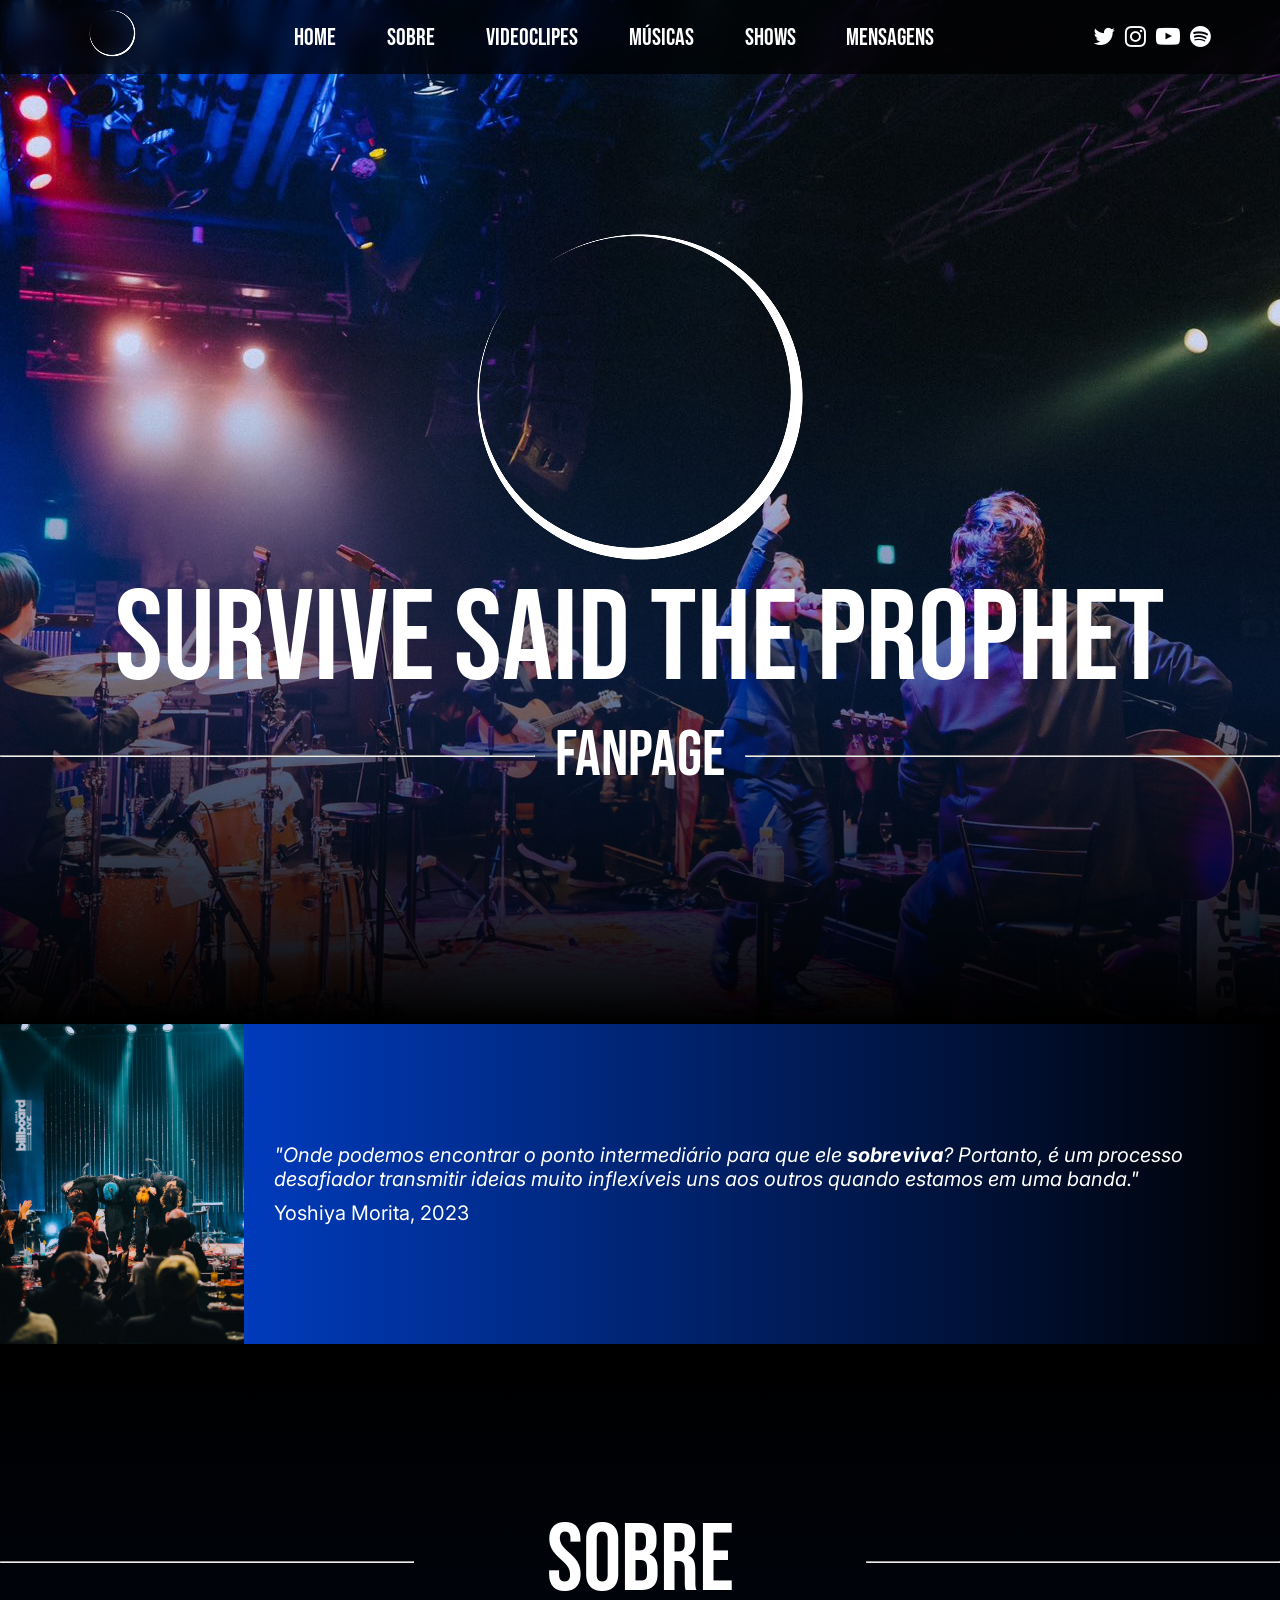
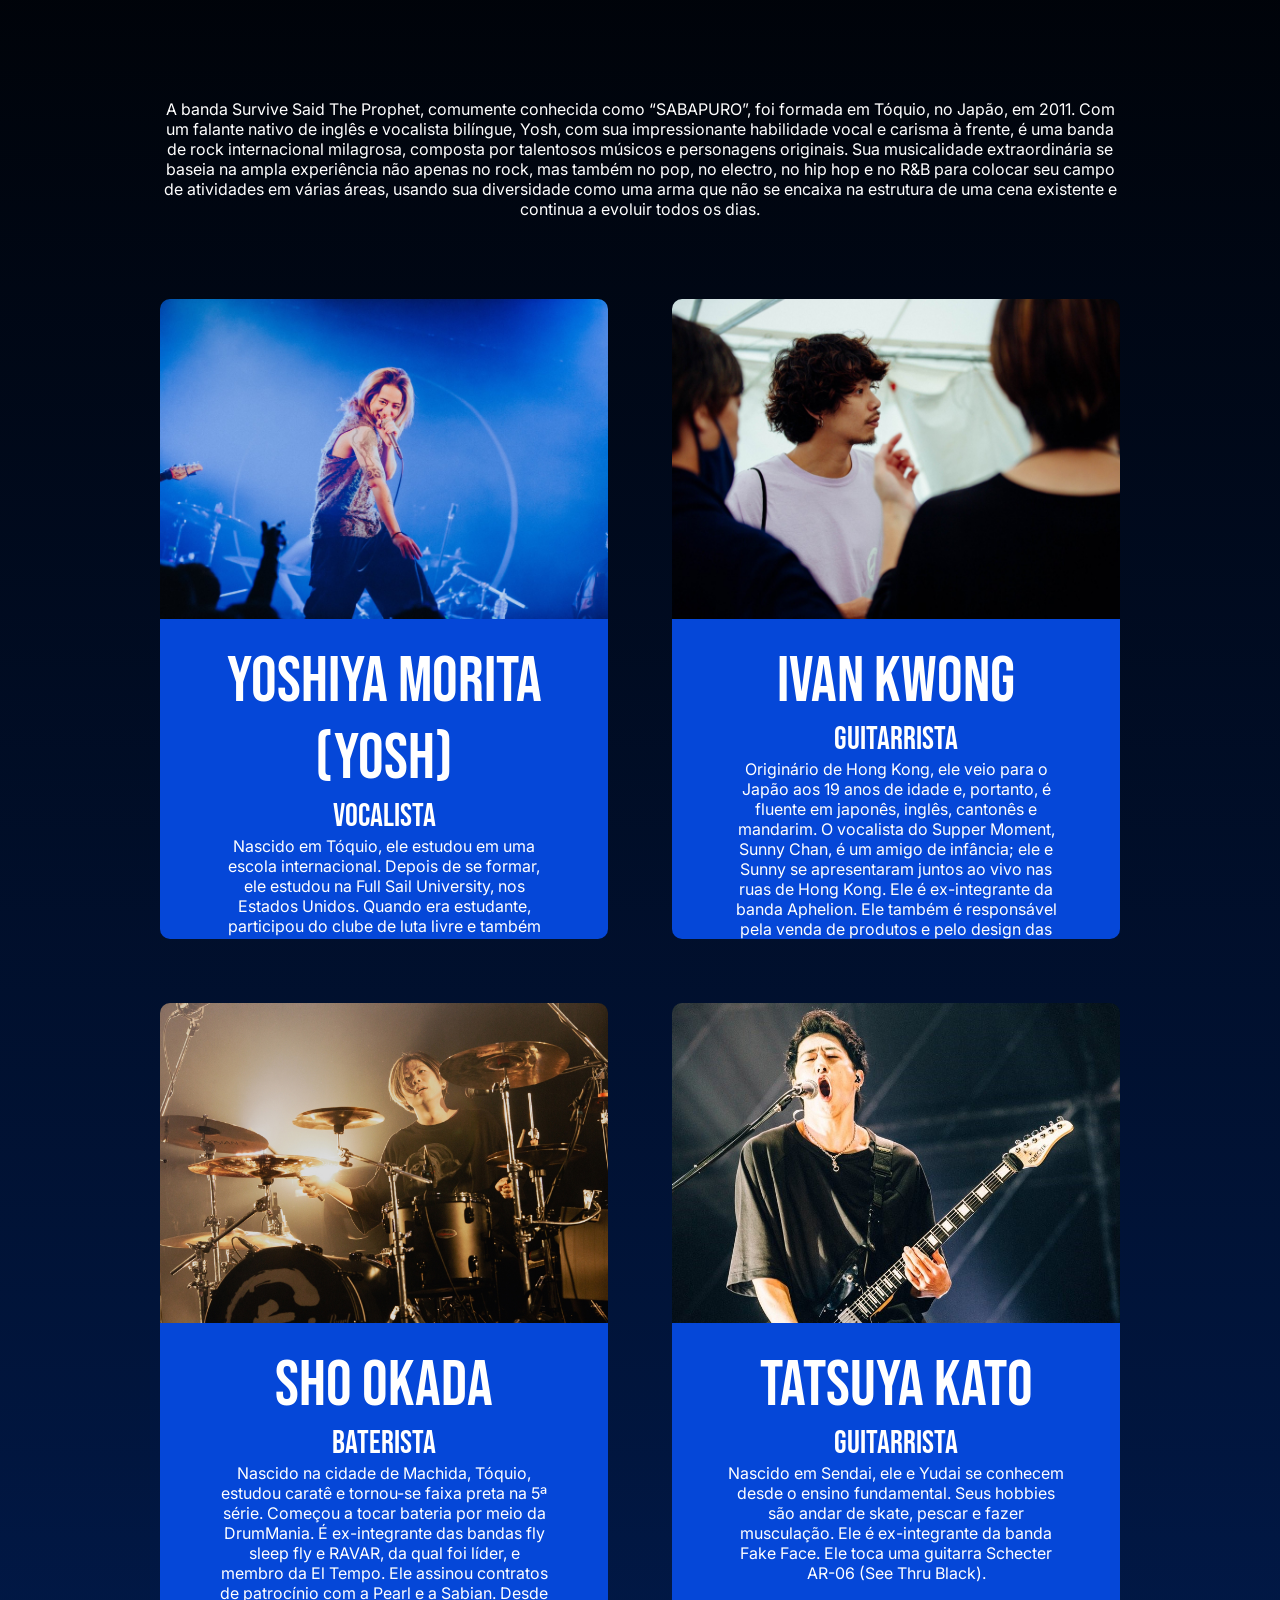
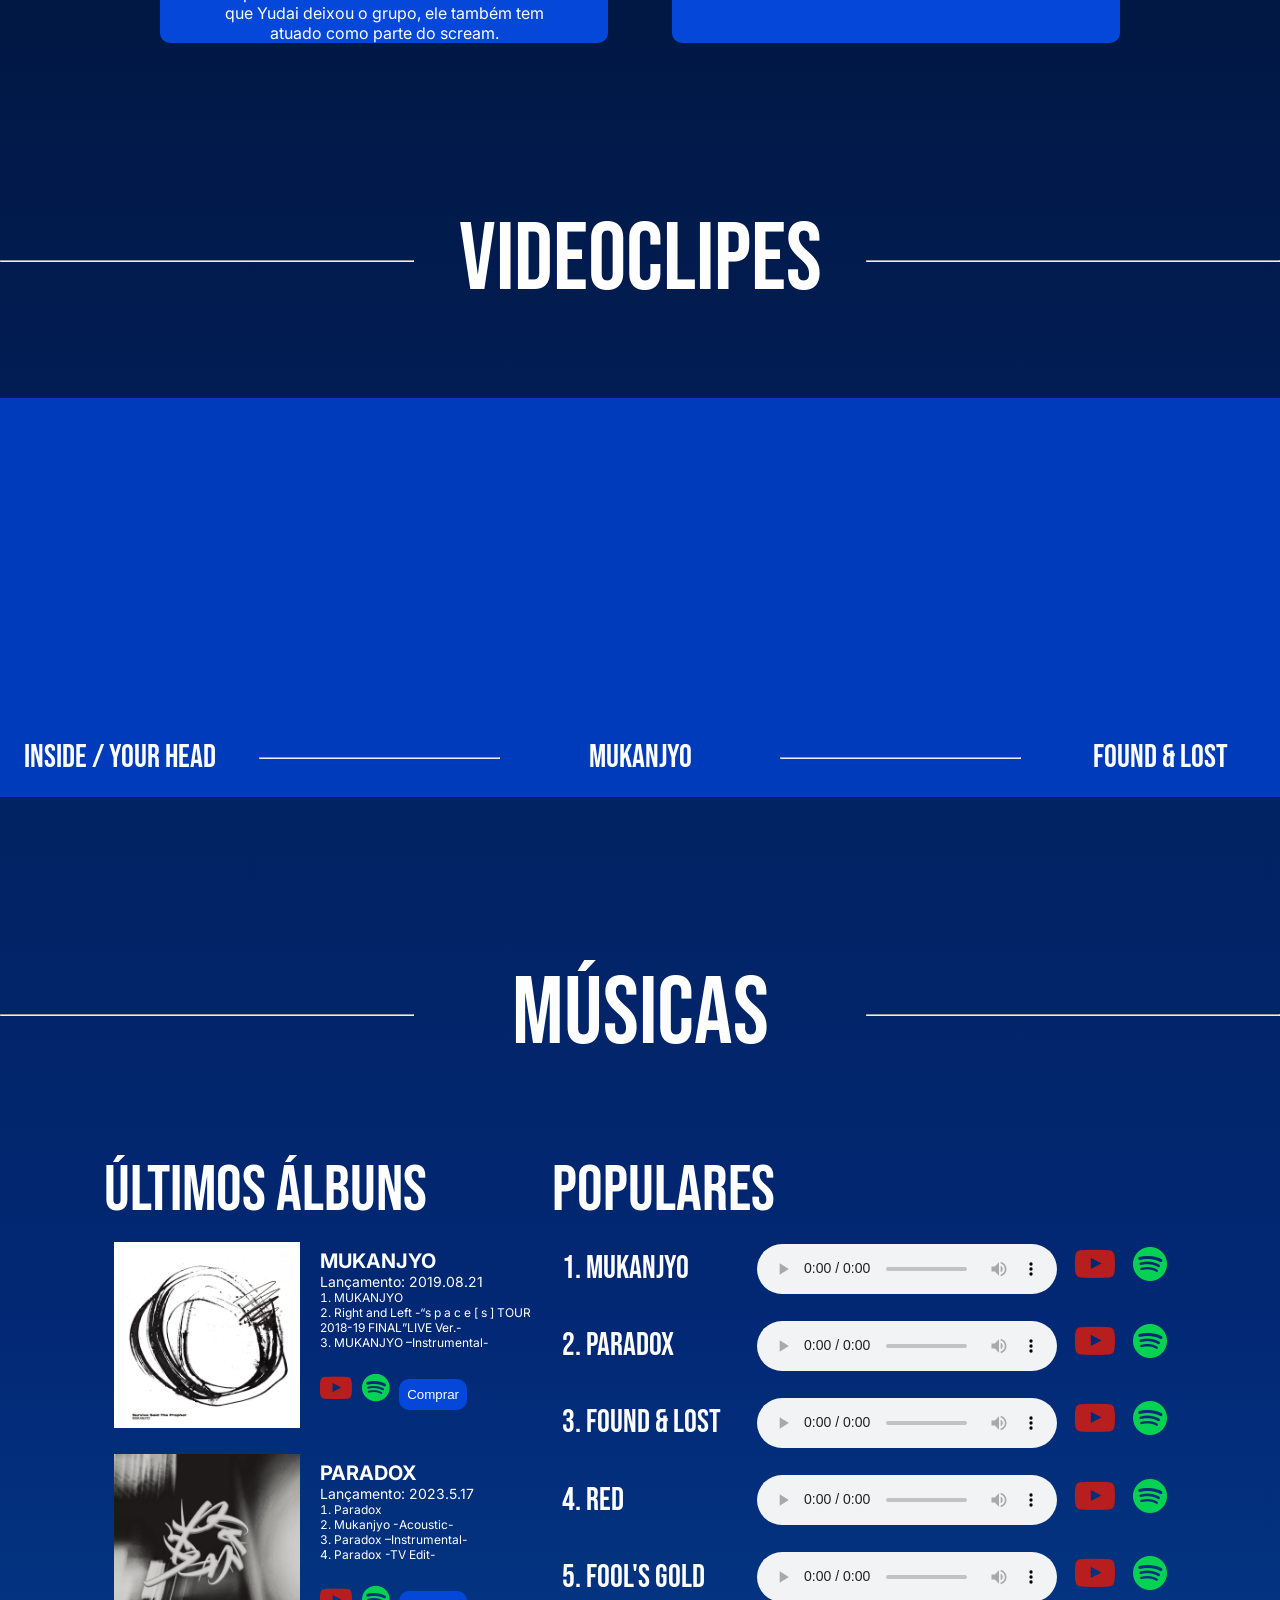
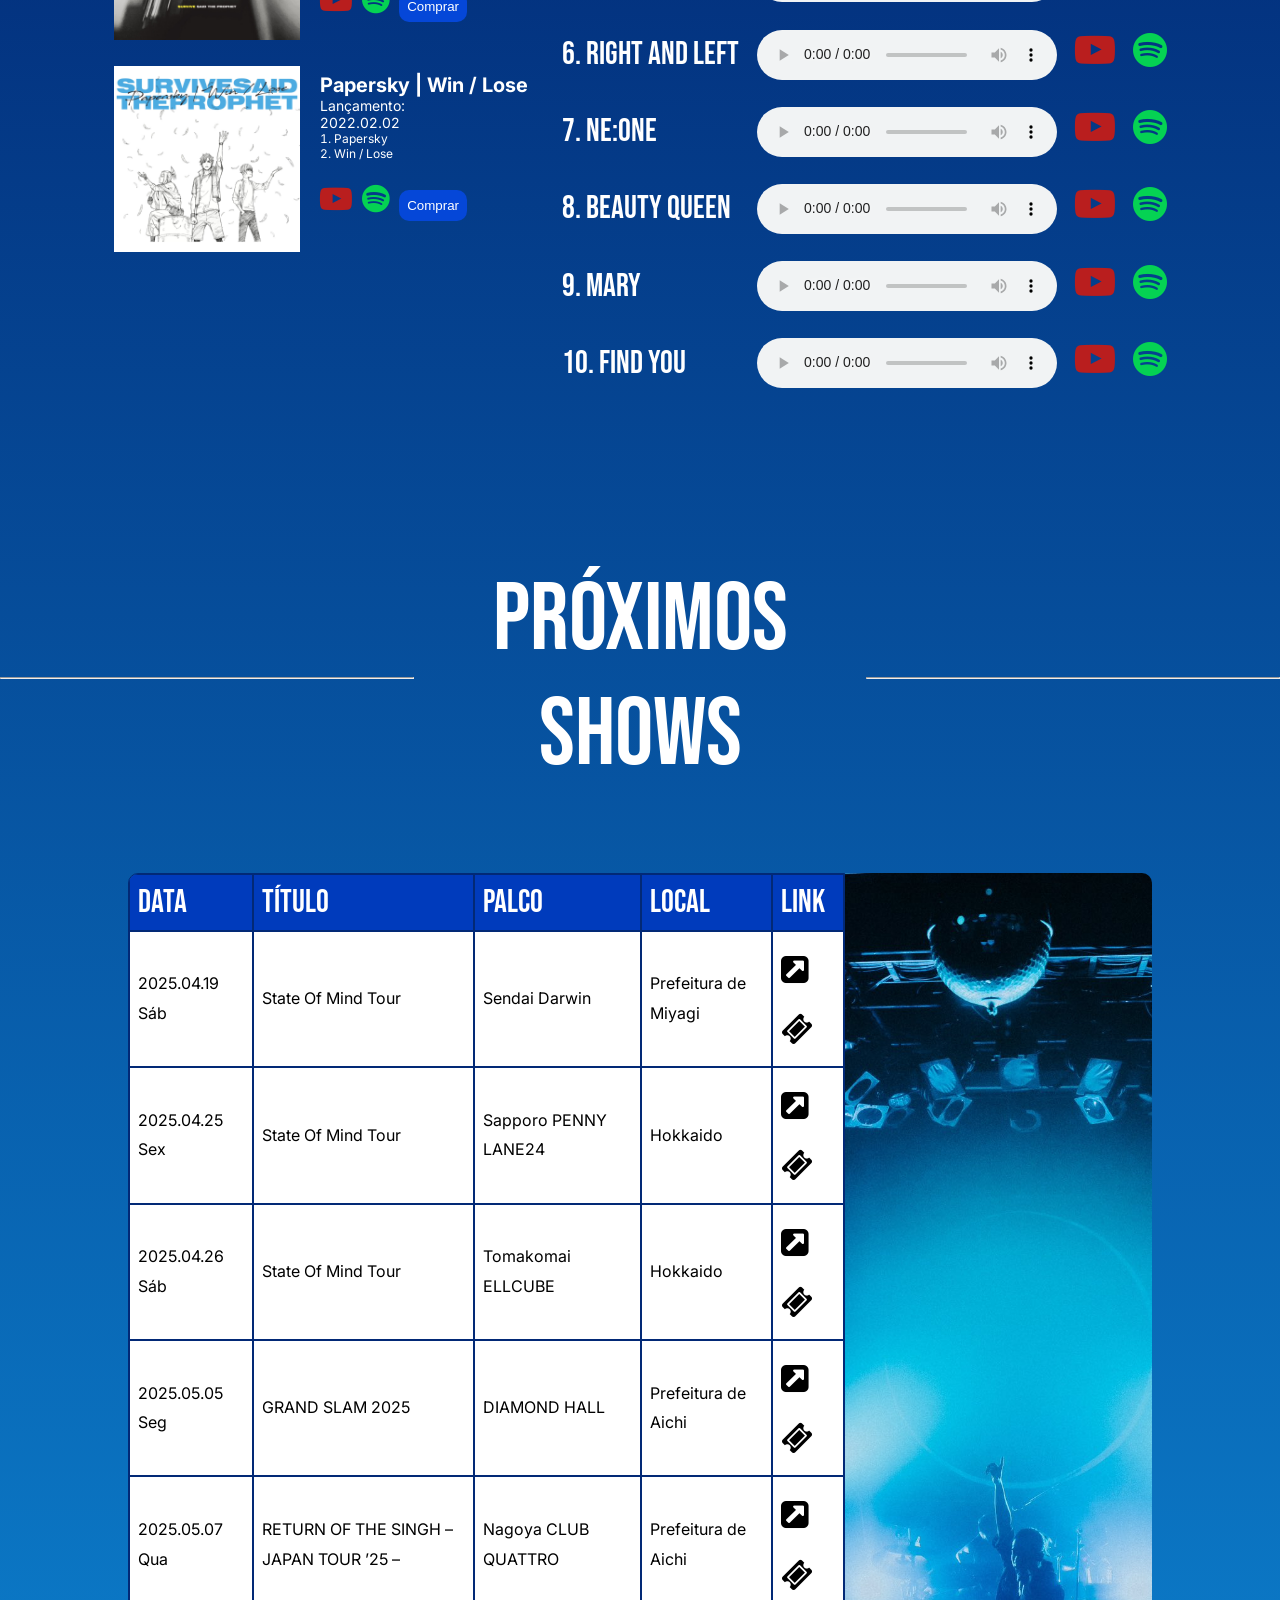
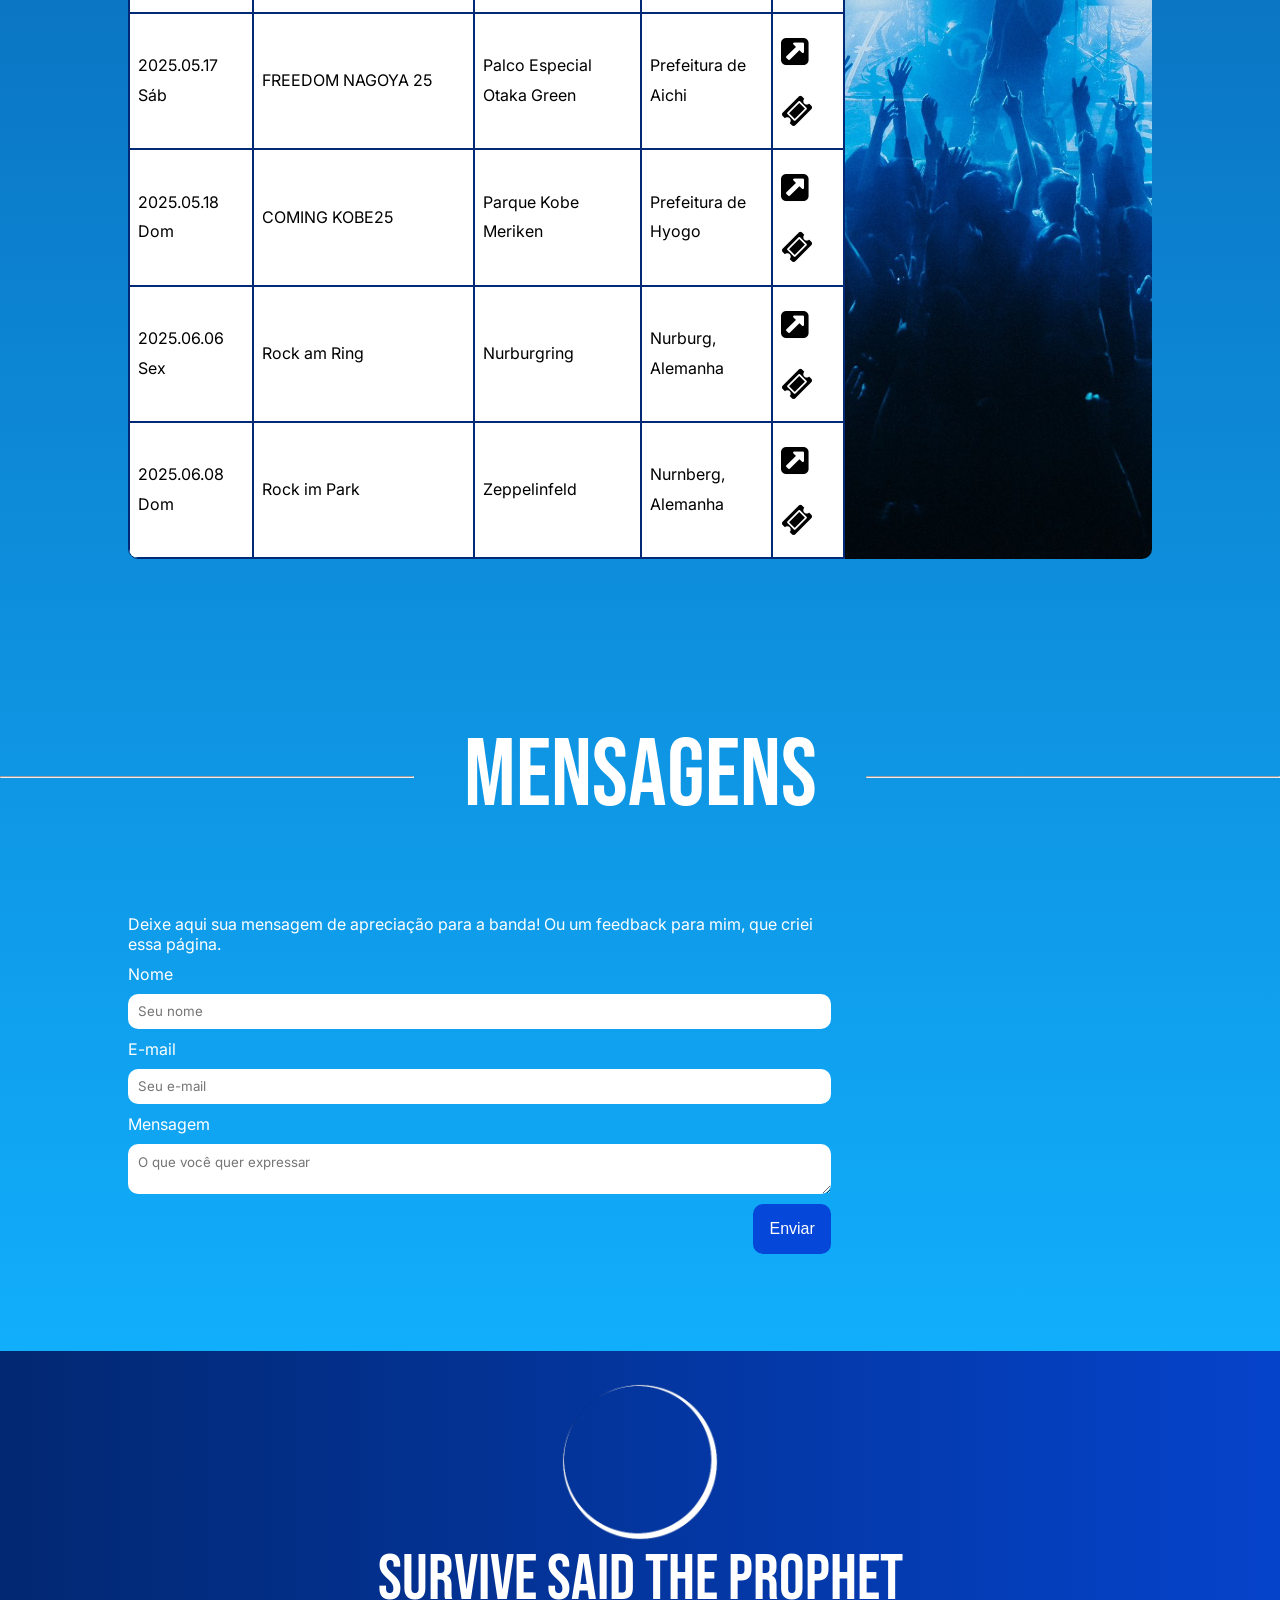
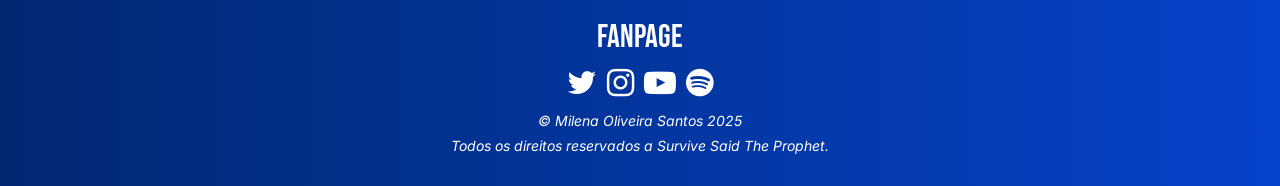
==== index.html @ 929d03b8 "Ajustando HTML e CSS para boas práticas." ====
<!DOCTYPE html>
<html lang="pt-br">

<head>
    <meta charset="UTF-8">
    <meta name="viewport" content="width=device-width, initial-scale=1.0">
    <link rel="stylesheet" href="estilos/css.css">

    <link href="https://fonts.googleapis.com/css2?family=Bebas+Neue&family=Inter:ital,opsz,wght@0,14..32,100..900;1,14..32,100..900&display=swap" rel="stylesheet">
    <link rel="icon" href="imagens/icon.png">
    <link rel="stylesheet" href="https://cdnjs.cloudflare.com/ajax/libs/font-awesome/4.7.0/css/font-awesome.min.css">
    
    <title>Survive Said The Prophet - Fanpage da Banda</title>
    <meta name="description" content="Fanpage para a Banda Survive Said The Prophet.">
    <meta name="keywords" content="SSTP, survive, sabapuro, survive said the prophet, banana fish opening, vinland saga opening, found and lost, paradox, mukanjyo, yosh morita">
</head>

<body>

    <header>

        <nav>
            <div>
                <a href="https://survivesaidtheprophet.com/" target="_blank"><img src="imagens/icon.png" alt="Símbolo da banda Survive Said The Prophet"></a>
            </div>
            <ul>
                <li><a href="#home">Home</a></li>
                <li><a href="#sobre">Sobre</a></li>
                <li><a href="#videos">Videoclipes</a></li>
                <li><a href="#musicas">Músicas</a></li>
                <li><a href="#shows">Shows</a></li>
                <li><a href="#msg">Mensagens</a></li>
            </ul>
            <div class="socialmedia">
                <a href="https://x.com/SSTPofficial" target="_blank"><i class="fa fa-twitter"></i></a>
                <a href="https://www.instagram.com/survivesaidtheprophet/" target="_blank"><i class="fa fa-instagram"></i></a>
                <a href="https://www.youtube.com/user/SSTPOFFICIAL" target="_blank"><i class="fa fa-youtube-play"></i></a>
                <a href="https://open.spotify.com/intl-pt/artist/7zyObVag8rUjItn71SkIrh?si=hjtnUEZfTFW8lbWf81njlQ" target="_blank"><i class="fa fa-spotify"></i></a>
            </div>
        </nav>

    </header>

    <main>
        <div class="cover" id="home">
            <img src="imagens/symbol.png" alt="Logo da banda Survive Said The Prophet">
            <h1>SURVIVE SAID THE PROPHET</h1>
            <div class="titulo">
                <hr>
                <h3>FANPAGE</h3>
                <hr>
            </div>
        </div>
        <div class="quotecard">
            <div class="quoteimg">
                <img src="imagens/quote.jpeg" alt="Membros da banda Survive Said The Prophet agradecendo e se curvando diante da plateia">
            </div>
            <div class="quotetxt">
                <p><em>"Onde podemos encontrar o ponto intermediário para que ele <strong>sobreviva</strong>? Portanto, é um processo desafiador transmitir ideias muito inflexíveis uns aos outros quando estamos em uma banda."</em>
                </p>
                <p>Yoshiya Morita, 2023</p>
            </div>
        </div>


        <div id="sobre"></div>
        <div class="container">
            <section>
                <div class="titulo">
                    <hr>
                    <h2>SOBRE</h2>
                    <hr>
                </div>
                <p>A banda Survive Said The Prophet, comumente conhecida como “SABAPURO”, foi formada em Tóquio, no Japão, em 2011. Com um falante nativo de inglês e vocalista bilíngue, Yosh, com sua impressionante habilidade vocal e carisma à frente, é uma banda de rock internacional milagrosa, composta por talentosos músicos e personagens originais. Sua musicalidade extraordinária se baseia na ampla experiência não apenas no rock, mas também no pop, no electro, no hip hop e no R&B para colocar seu campo de atividades em várias áreas, usando sua diversidade como uma arma que não se encaixa na estrutura de uma cena existente e continua a evoluir todos os dias.</p>
                <div class="membros">
                    <div class="membro">
                        <div class="membroimg">
                            <img src="imagens/yosh.jpeg" alt="Yoshiya Morita, vocalista da banda Survive Said The Prophet">
                        </div>
                        <div class="membrotxt">
                            <h3>YOSHIYA MORITA (YOSH)</h3>
                            <h4>VOCALISTA</h4>
                            <p>Nascido em Tóquio, ele estudou em uma escola internacional. Depois de se formar, ele estudou na Full Sail University, nos Estados Unidos. Quando era estudante, participou do clube de luta livre e também foi presidente do conselho estudantil. Ele é ex-integrante da banda Yesterday Fall. Ele usa microfones Shure.</p>
                        </div>
                    </div>
                    <div class="membro">
                        <div class="membroimg">
                            <img src="imagens/ivan.jpeg" alt="Ivan Kwong, guitarrista da banda Survive Said The Prophet">
                        </div>
                        <div class="membrotxt">
                            <h3>IVAN KWONG</h3>
                            <h4>GUITARRISTA</h4>
                            <p>Originário de Hong Kong, ele veio para o Japão aos 19 anos de idade e, portanto, é fluente em japonês, inglês, cantonês e mandarim. O vocalista do Supper Moment, Sunny Chan, é um amigo de infância; ele e Sunny se apresentaram juntos ao vivo nas ruas de Hong Kong. Ele é ex-integrante da banda Aphelion. Ele também é responsável pela venda de produtos e pelo design das capas dos CDs.</p>
                        </div>
                    </div>
                    <div class="membro">
                        <div class="membroimg">
                            <img src="imagens/sho.jpg" alt="Sho Okada, baterista da banda Survive Said The Prophet">
                        </div>
                        <div class="membrotxt">
                            <h3>SHO OKADA</h3>
                            <h4>BATERISTA</h4>
                            <p>Nascido na cidade de Machida, Tóquio, estudou caratê e tornou-se faixa preta na 5ª série. Começou a tocar bateria por meio da DrumMania. É ex-integrante das bandas fly sleep fly e RAVAR, da qual foi líder, e membro da El Tempo. Ele assinou contratos de patrocínio com a Pearl e a Sabian. Desde que Yudai deixou o grupo, ele também tem atuado como parte do scream.</p>
                        </div>
                    </div>
                    <div class="membro">
                        <div class="membroimg">
                            <img src="imagens/tatsuya.jpg" alt="Tatsuya Kato, guitarrista da banda Survive Said The Prophet">
                        </div>
                        <div class="membrotxt">
                            <h3>TATSUYA KATO</h3>
                            <h4>GUITARRISTA</h4>
                            <p>Nascido em Sendai, ele e Yudai se conhecem desde o ensino fundamental. Seus hobbies são andar de skate, pescar e fazer musculação. Ele é ex-integrante da banda Fake Face. Ele toca uma guitarra Schecter AR-06 (See Thru Black).</p>
                        </div>
                    </div>
                </div>
                <div id="videos"></div>
            </section>
            <section>
                <div class="titulo">
                    <hr>
                    <h2>VIDEOCLIPES</h2>
                    <hr>
                </div>
                <div class="videos">
                    <div class="frames">
                        <iframe src="https://www.youtube.com/embed/CtsK3wrqm2A" frameborder="0"></iframe>
                        <iframe src="https://www.youtube.com/embed/5DjFpPSuGR0" frameborder="0"></iframe>
                        <iframe src="https://www.youtube.com/embed/VrOOigt76K0" frameborder="0"></iframe>
                    </div>
                    <div class="titulo">
                        <h4>INSIDE / YOUR HEAD</h4>
                        <hr>
                        <h4>MUKANJYO</h4>
                        <hr>
                        <h4>FOUND & LOST</h4>
                    </div>
                </div>
                <div class="videosmobile">
                    <div class="frames">
                        <iframe src="https://www.youtube.com/embed/CtsK3wrqm2A" frameborder="0"></iframe>
                    </div>
                    <div class="titulo">
                        <hr>
                        <h4>INSIDE / YOUR HEAD</h4>
                        <hr>
                    </div>
                    <div class="frames">
                        <iframe src="https://www.youtube.com/embed/5DjFpPSuGR0" frameborder="0"></iframe>
                    </div>
                    <div class="titulo">
                        <hr>
                        <h4>MUKANJYO</h4>
                        <hr>
                    </div>
                    <div class="frames">
                        <iframe src="https://www.youtube.com/embed/VrOOigt76K0" frameborder="0"></iframe>
                    </div>
                    <div class="titulo">
                        <hr>
                        <h4>FOUND & LOST</h4>
                        <hr>
                    </div>
                </div>
                <div id="musicas"></div>
            </section>
            <section>
                <div class="titulo">
                    <hr>
                    <h2>MÚSICAS</h2>
                    <hr>
                </div>
                <div class="musicacoluna">
                    <div class="album">
                        <h3>ÚLTIMOS ÁLBUNS</h3>
                        <div class="albumcards">
                            <div class="albumcard">
                                <div class="albumimg">
                                    <img src="imagens/mukanjyo.jpg" alt="Arte do CD do álbum Mukanjyo, por Survive Said The Prophet">
                                </div>
                                <div class="albuminfo">
                                    <div class="albumtxt">
                                        <h6>MUKANJYO</h6>
                                        <p>Lançamento: 2019.08.21</p>
                                        <ol>
                                            <li>MUKANJYO</li>
                                            <li>Right and Left -“s p a c e [ s ] TOUR 2018-19 FINAL”LIVE Ver.-</li>
                                            <li>MUKANJYO –Instrumental-</li>
                                        </ol>
                                    </div>
                                    <div class="albumbotoes">
                                        <a href=""><i class="fa fa-youtube-play"></i></a>
                                        <a href=""><i class="fa fa-spotify"></i></a>
                                        <a href="https://tower.jp/item/4925147" target="_blank"><button>Comprar</button></a>
                                    </div>
                                </div>
                            </div>
                            <div class="albumcard">
                                <div class="albumimg">
                                    <img src="imagens/paradox.jpg" alt="Arte do CD do single Paradox, por Survive Said The Prophet">
                                </div>
                                <div class="albuminfo">
                                    <div class="albumtxt">
                                        <h6>PARADOX</h6>
                                        <p>Lançamento: 2023.5.17</p>
                                        <ol>
                                            <li>Paradox</li>
                                            <li>Mukanjyo -Acoustic-</li>
                                            <li>Paradox –Instrumental-</li>
                                            <li>Paradox -TV Edit-</li>
                                        </ol>
                                    </div>
                                    <div class="albumbotoes">
                                        <a href=""><i class="fa fa-youtube-play"></i></a>
                                        <a href=""><i class="fa fa-spotify"></i></a>
                                        <a href="https://www.cdjapan.co.jp/product/SRCL-12477" target="_blank"><button>Comprar</button></a>
                                    </div>
                                </div>
                            </div>
                            <div class="albumcard">
                                <div class="albumimg">
                                    <img src="imagens/papersky.jpg" alt="Arte do CD do álbum Papersky, por Survive Said The Prophet">
                                </div>
                                <div class="albuminfo">
                                    <div class="albumtxt">
                                        <h6>Papersky | Win / Lose</h6>
                                        <p>Lançamento: 2022.02.02</p>
                                        <ol>
                                            <li>Papersky</li>
                                            <li>Win / Lose</li>
                                        </ol>
                                    </div>
                                    <div class="albumbotoes">
                                        <a href=""><i class="fa fa-youtube-play"></i></a>
                                        <a href=""><i class="fa fa-spotify"></i></a>
                                        <a href="https://tower.jp/item/5286407" target="_blank"><button>Comprar</button></a>
                                    </div>
                                </div>
                            </div>
                        </div>

                    </div>
                    <div class="popular">
                        <h3>POPULARES</h3>
                        <table>
                            <tr>
                                <td>1. MUKANJYO</td>
                                <td>
                                    <div class="audiomusica"><audio src="audio/mukanjyo.mp3" controls></audio></div>
                                </td>
                                <td><a href="https://youtu.be/5DjFpPSuGR0?si=DpcxHauO88dLpQtG" target="_blank"><i class="fa fa-youtube-play"></i></a></td>
                                <td><a href="https://open.spotify.com/intl-pt/track/4MTgIH5OZQHAbdBWgbKSAb?si=0a6eb4cf8771485e" target="_blank"><i class="fa fa-spotify"></i></a></td>
                            </tr>
                            <tr>
                                <td>2. PARADOX</td>
                                <td>
                                    <div class="audiomusica"><audio src="audio/paradox.mp3" controls></audio></div>
                                </td>
                                <td><a href="https://youtu.be/qiPosEYvGzc?si=paB6PRHZHmnYyMO6" target="_blank"><i class="fa fa-youtube-play"></i></a></td>
                                <td><a href="https://open.spotify.com/intl-pt/track/6A7sTvj68RJAVgTduJEQnA?si=48633e173d244a02" target="_blank"><i class="fa fa-spotify"></i></a></td>
                            </tr>
                            <tr>
                                <td>3. FOUND & LOST</td>
                                <td>
                                    <div class="audiomusica"><audio src="audio/foundlost.mp3" controls></audio></div>
                                </td>
                                <td><a href="https://youtu.be/VrOOigt76K0?si=9RvzEB3RkAMQtGZy" target="_blank"><i class="fa fa-youtube-play"></i></a></td>
                                <td><a href="https://open.spotify.com/intl-pt/track/6euwgOanJOzsBeZUDTbx29?si=1e8c0f69f1474ebc" target="_blank"><i class="fa fa-spotify"></i></a></td>
                            </tr>
                            <tr>
                                <td>4. RED</td>
                                <td>
                                    <div class="audiomusica"><audio src="audio/red.mp3" controls></audio></div>
                                </td>
                                <td><a href="https://youtu.be/4-wbmzQUsZc?si=otDVzgFNcsxwclul" target="_blank"><i class="fa fa-youtube-play"></i></a></td>
                                <td><a href="https://open.spotify.com/intl-pt/track/5pz5S3ZqMPnd8or4IGUVho?si=79583810bb45467b" target="_blank"><i class="fa fa-spotify"></i></a></td>
                            </tr>
                            <tr>
                                <td>5. FOOL'S GOLD</td>
                                <td>
                                    <div class="audiomusica"><audio src="audio/foolsgold.mp3" controls></audio></div>
                                </td>
                                <td><a href="https://youtu.be/TG8LbM01pq0?si=Lfq030_c4NfG4nz_" target="_blank"><i class="fa fa-youtube-play"></i></a></td>
                                <td><a href="https://open.spotify.com/intl-pt/track/0IxmOlsU0KpKNQppxOp27W?si=713561c4ed78494c" target="_blank"><i class="fa fa-spotify"></i></a></td>
                            </tr>
                            <tr>
                                <td>6. RIGHT AND LEFT</td>
                                <td>
                                    <div class="audiomusica"><audio src="audio/rightandleft.mp3" controls></audio></div>
                                </td>
                                <td><a href="https://youtu.be/_B6Pg5Ri7oQ?si=PdVe3AMEhNk1z90K" target="_blank"><i class="fa fa-youtube-play"></i></a></td>
                                <td><a href="https://open.spotify.com/intl-pt/track/0EQPJsCSC0aTwExwbzLVde?si=59dcb8c8eb824fba" target="_blank"><i class="fa fa-spotify"></i></a></td>
                            </tr>
                            <tr>
                                <td>7. NE:ONE</td>
                                <td>
                                    <div class="audiomusica"><audio src="audio/neone.mp3" controls></audio></div>
                                </td>
                                <td><a href="https://youtu.be/wvmF3mpbiU4?si=YrpRUEExpjoTvpNo" target="_blank"><i class="fa fa-youtube-play"></i></a></td>
                                <td><a href="https://open.spotify.com/intl-pt/track/0ztVNfGIcqDHjdirjwfgfS?si=16c282c4103e44ee" target="_blank"><i class="fa fa-spotify"></i></a></td>
                            </tr>
                            <tr>
                                <td>8. BEAUTY QUEEN</td>
                                <td>
                                    <div class="audiomusica"><audio src="audio/beautyqueen.mp3" controls></audio></div>
                                </td>
                                <td><a href="https://youtu.be/pQoJgfPKCis?si=6NP7wn3HmnAD6HiX" target="_blank"><i class="fa fa-youtube-play"></i></a></td>
                                <td><a href="https://open.spotify.com/intl-pt/track/4yTOsn5kpUCiNf2c5aveeX?si=818cdf9dd8f74c0e" target="_blank"><i class="fa fa-spotify"></i></a></td>
                            </tr>
                            <tr>
                                <td>9. MARY</td>
                                <td>
                                    <div class="audiomusica"><audio src="audio/mary.mp3" controls></audio></div>
                                </td>
                                <td><a href="https://youtu.be/Bt49cLLHVWE?si=gR_Fant5Yl3uLcSJ" target="_blank"><i class="fa fa-youtube-play"></i></a></td>
                                <td><a href="https://open.spotify.com/intl-pt/track/69D1sD80BMNpzCcEheVdmR?si=5427e284f7364485" target="_blank"><i class="fa fa-spotify"></i></a></td>
                            </tr>
                            <tr>
                                <td>10. FIND YOU</td>
                                <td>
                                    <div class="audiomusica"><audio src="audio/findyou.mp3" controls></audio></div>
                                </td>
                                <td><a href="https://youtu.be/hh41zItumK0?si=RAIsILNzuqjgCQSD" target="_blank"><i class="fa fa-youtube-play"></i></a></td>
                                <td><a href="https://open.spotify.com/intl-pt/track/5gK10iZU8JbfJbXKXl3ZUH?si=692b3f21b7d04673" target="_blank"><i class="fa fa-spotify"></i></a></td>
                            </tr>
                        </table>

                    </div>
                </div>
                <div id="shows"></div>
            </section>
            <section>
                <div class="titulo">
                    <hr>
                    <h2>PRÓXIMOS SHOWS</h2>
                    <hr>
                </div>
                <div class="shows">
                    <div class="showstabela">
                        <table>
                            <tr>
                                <th>DATA</th>
                                <th>TÍTULO</th>
                                <th>PALCO</th>
                                <th>LOCAL</th>
                                <th>LINK</th>
                            </tr>
                            <tr>
                                <td>2025.04.19 Sáb</td>
                                <td>State Of Mind Tour</td>
                                <td>Sendai Darwin</td>
                                <td>Prefeitura de Miyagi</td>
                                <td>
                                    <a href="https://survivesaidtheprophet.com/tour/survive-said-the-prophet-one-man-tour-2025-8/" target="_blank"><i class="fa fa-external-link-square"
                                            aria-hidden="true"></i></a>
                                    <a href="https://ib.eplus.jp/sstp2025" target="_blank"><i class="fa fa-ticket"
                                            aria-hidden="true"></i></a>
                                </td>
                            </tr>
                            <tr>
                                <td>2025.04.25 Sex</td>
                                <td>State Of Mind Tour</td>
                                <td>Sapporo PENNY LANE24</td>
                                <td>Hokkaido</td>
                                <td>
                                    <a href="https://survivesaidtheprophet.com/tour/survive-said-the-prophet-one-man-tour-2025-9/" target="_blank"><i class="fa fa-external-link-square"
                                            aria-hidden="true"></i></a>
                                    <a href="https://ib.eplus.jp/sstp2025" target="_blank"><i class="fa fa-ticket"
                                            aria-hidden="true"></i></a>
                                </td>
                            </tr>
                            <tr>
                                <td>2025.04.26 Sáb</td>
                                <td>State Of Mind Tour</td>
                                <td>Tomakomai ELLCUBE</td>
                                <td>Hokkaido</td>
                                <td>
                                    <a href="https://survivesaidtheprophet.com/tour/survive-said-the-prophet-one-man-tour-2025-10/" target="_blank"><i class="fa fa-external-link-square"
                                            aria-hidden="true"></i></a>
                                    <a href="https://ib.eplus.jp/sstp2025" target="_blank"><i class="fa fa-ticket"
                                            aria-hidden="true"></i></a>
                                </td>
                            </tr>
                            <tr>
                                <td>2025.05.05 Seg</td>
                                <td>GRAND SLAM 2025</td>
                                <td>DIAMOND HALL</td>
                                <td>Prefeitura de Aichi</td>
                                <td>
                                    <a href="https://survivesaidtheprophet.com/tour/grand-slam-2025/" target="_blank"><i
                                            class="fa fa-external-link-square" aria-hidden="true"></i></a>
                                    <a href="https://sundayfolk.wixsite.com/grandslam-nagoya" target="_blank"><i
                                            class="fa fa-ticket" aria-hidden="true"></i></a>
                                </td>
                            </tr>
                            <tr>
                                <td>2025.05.07 Qua</td>
                                <td>RETURN OF THE SINGH – JAPAN TOUR ’25 –</td>
                                <td>Nagoya CLUB QUATTRO</td>
                                <td>Prefeitura de Aichi</td>
                                <td>
                                    <a href="https://survivesaidtheprophet.com/tour/bloodywood-%e3%80%8creturn-of-the-singh-japan-tour-25-%e3%80%8d/" target="_blank"><i class="fa fa-external-link-square"
                                            aria-hidden="true"></i></a>
                                    <a href="https://t.pia.jp/pia/artist/artists.do?artistsCd=M4220004" target="_blank"><i class="fa fa-ticket" aria-hidden="true"></i></a>
                                </td>
                            </tr>
                            <tr>
                                <td>2025.05.17 Sáb</td>
                                <td>FREEDOM NAGOYA 25</td>
                                <td>Palco Especial Otaka Green</td>
                                <td>Prefeitura de Aichi</td>
                                <td>
                                    <a href="https://survivesaidtheprophet.com/tour/freedom-nagoya-25/" target="_blank"><i class="fa fa-external-link-square"
                                            aria-hidden="true"></i></a>
                                    <a href="https://t.pia.jp/pia/event/event.do?eventBundleCd=b2556962" target="_blank"><i class="fa fa-ticket" aria-hidden="true"></i></a>
                                </td>
                            </tr>
                            <tr>
                                <td>2025.05.18 Dom</td>
                                <td>COMING KOBE25</td>
                                <td>Parque Kobe Meriken</td>
                                <td>Prefeitura de Hyogo</td>
                                <td>
                                    <a href="https://survivesaidtheprophet.com/tour/coming-kobe25/" target="_blank"><i
                                            class="fa fa-external-link-square" aria-hidden="true"></i></a>
                                    <a href="https://comingkobe.com/" target="_blank"><i class="fa fa-ticket"
                                            aria-hidden="true"></i></a>
                                </td>
                            </tr>
                            <tr>
                                <td>2025.06.06 Sex</td>
                                <td>Rock am Ring</td>
                                <td>Nurburgring</td>
                                <td>Nurburg, Alemanha</td>
                                <td>
                                    <a href="https://survivesaidtheprophet.com/tour/rock-am-ring/" target="_blank"><i
                                            class="fa fa-external-link-square" aria-hidden="true"></i></a>
                                    <a href="https://www.rock-am-ring.com/en" target="_blank"><i class="fa fa-ticket"
                                            aria-hidden="true"></i></a>
                                </td>
                            </tr>
                            <tr>
                                <td>2025.06.08 Dom</td>
                                <td>Rock im Park</td>
                                <td>Zeppelinfeld</td>
                                <td>Nurnberg, Alemanha</td>
                                <td>
                                    <a href="https://survivesaidtheprophet.com/tour/rock-im-ring/" target="_blank"><i
                                            class="fa fa-external-link-square" aria-hidden="true"></i></a>
                                    <a href="https://www.eventim.de/campaign/rar-rip-ep" target="_blank"><i
                                            class="fa fa-ticket" aria-hidden="true"></i></a>
                                </td>
                            </tr>
                        </table>
                    </div>
                    <div class="showsimg">
                        <img src="imagens/shows.jpeg" alt="Banda Survive Said The Prophet se apresentando ao vivo">
                    </div>
                </div>
                <div id="msg"></div>
            </section>
            <section>
                <div class="titulo">
                    <hr>
                    <h2>MENSAGENS</h2>
                    <hr>
                </div>
                <div class="msg">
                    <div class="msgform">
                        <p>Deixe aqui sua mensagem de apreciação para a banda! Ou um feedback para mim, que criei essa
                            página.</p>
                        <form action="POST">
                            <label>Nome</label>
                            <input type="text" placeholder="Seu nome">
                            <label>E-mail</label>
                            <input type="text" placeholder="Seu e-mail">
                            <label>Mensagem</label>
                            <textarea placeholder="O que você quer expressar"></textarea>
                            <button>Enviar</button>
                        </form>
                    </div>
                    <div class="msgembed">
                        <iframe style="border-radius:12px" src="https://open.spotify.com/embed/playlist/1Vb0uiv9Y9MFxZdwSxHN5Y?utm_source=generator" width="100%" height="352" allowfullscreen="" allow="autoplay; clipboard-write; encrypted-media; fullscreen; picture-in-picture" loading="lazy" frameborder="0"></iframe>
                    </div>
                </div>

            </section>
        </div>
    </main>

    <footer>
        <div class="footerlogo">
            <img src="imagens/symbol.png" alt="Logo da banda Survive Said The Prophet">
            <h3>SURVIVE SAID THE PROPHET</h3>
            <h4>FANPAGE</h4>
        </div>

        <div class="socialmedia footericon">
            <a href="https://x.com/SSTPofficial" target="_blank"><i class="fa fa-twitter"></i></a>
            <a href="https://www.instagram.com/survivesaidtheprophet/" target="_blank"><i class="fa fa-instagram"></i></a>
            <a href="" target="_blank"><i class="fa fa-youtube-play"></i></a>
            <a href="https://open.spotify.com/intl-pt/artist/7zyObVag8rUjItn71SkIrh?si=hjtnUEZfTFW8lbWf81njlQ" target="_blank"><i class="fa fa-spotify"></i></a>
        </div>

        <p><em>© Milena Oliveira Santos 2025</em></p>
        <p><em>Todos os direitos reservados a Survive Said The Prophet.</em></p>
    </footer>

</body>

</html>
---- estilos/css.css ----
* {
    margin: 0;
    padding: 0;
}

html {
    scroll-behavior: smooth;
}

body {
    font-family: 'Bebas Neue', 'Inter';
    width: 100%;
    align-items: center;
    z-index: 1;
}

h1, h2, h3, h4, h5 {
    font-weight: 400;
}

.titulo h1, .titulo h2, .titulo h4 {
    width: -webkit-fill-available;
}

h1 {
    font-size: 8rem;
    text-align: center;
}

h2 {
    font-size: 6rem;
    text-align: center;
}

h3 {
    font-size: 4rem;
}

h4 {
    font-size: 2rem;
}

h5 {
    font-size: 1.5rem;
}

h6 {
    font-size: 1.25rem;
    font-family: 'Inter';
}

nav {
    background-color: rgba(0, 0, 0, 0.7);
    justify-content: space-around;
    display: flex;
    color: white;
    align-items: center;
    font-size: 1.5rem;
    position: fixed;
    width: 100%;
    padding: 10px;
    backdrop-filter: blur(10px);
    overflow: hidden;
    z-index: 1;
}

nav img {
    transition: transform 1s;
}

nav img:hover {
    transform: scale(1.2);
}

nav ul {
    display: flex;
    width: 50%;
    list-style-type: none;
    justify-content: space-between;
}

.socialmedia {
    display: flex;
    gap: 10px;
}

nav li, nav a, .socialmedia i {
    transition: transform 0.5s;
}

nav a:hover, nav li:hover, .socialmedia i:hover {
    color: #11AEFC;
    transform: scale(1.1);
}

a {
    color: white;
    text-decoration: none;
}

nav i {
    height: 20px;
    color: white;
}

p {
    font-family: 'Inter';
}

.cover {
    background-image: linear-gradient(to bottom, rgba(0, 0, 0, 0), rgba(0, 0, 0, 0), rgba(02, 29, 76, 0.5), rgb(0, 0, 0)), url(../imagens/cover.jpeg);
    background-position: center;
    height: 1024px;
    display: flex;
    flex-direction: column;
    align-items: center;
    justify-content: center;
    color: white;
}

.titulo {
    display: flex;
    width: 100%;
    align-items: center;
    gap: 20px;
}

.quotecard {
    display: flex;
    color: white;
    align-items: stretch;
    height: 20rem;
}

.quoteimg {
    width: 20%;
}

.quoteimg img {
    object-fit: cover;
    width: 100%;
    height: 100%;
    display: block;
}

.quotetxt {
    width: 80%;
    background: linear-gradient(to right, #003BBC, black);
    padding: 30px;
    display: flex;
    flex-direction: column;
    justify-content: center;
    gap: 10px;
}

.quotetxt p {
    font-size: 20px;
    margin: 0;
}

hr {
    display: inline-block;
    width: 100%;
}

.container {
    background: linear-gradient(to bottom, black, #022976, #11AEFC);
    color: white;
    text-align: center;
    padding-top: 80px;
    padding-bottom: 80px;
}

.membros {
    display: flex;
    align-items: center;
    justify-content: center;
    gap: 4rem;
    flex-wrap: wrap;
}

.membro {
    width: 35%;
    border-radius: 10px;
    color: white;
    align-items: stretch;
    height: 40rem;
    overflow: hidden;
}

.membroimg {
    height: 50%;
    overflow: hidden;
}

.membroimg img {
    flex-grow: 1;
    object-fit: cover;
    width: 100%;
    height: 100%;
    display: block;
    transition: transform .2s;
}

.membroimg img:hover, .showsimg img:hover {
    transform: scale(1.1);
}

.membrotxt {
    background-color: #0547D8;
    height: 50%;
    display: flex;
    flex-direction: column;
    align-items: center;
    padding-top: 1.5rem;
    padding-bottom: 1.5rem;
}

section {
    display: flex;
    flex-direction: column;
    align-items: center;
    gap: 80px;
    margin-top: 80px;
}

.container p {
    width: 75%;
}

.videos {
    display: flex;
    flex-direction: column;
    padding-top: 20px;
    padding-bottom: 20px;
    background-color: #003BBC;
    width: 100%;
    gap: 20px;
}

.frames {
    display: flex;
    gap: 30px;
    height: 300px;
    justify-content: space-between;
    align-items: center;
}

.musicacoluna {
    display: flex;
    width: 100%;
    justify-content: center;
}

.videos iframe {
    width: 30%;
    height: 100%;
}

.audios {
    display: flex;
}

td {
    font-size: 32px;
    line-height: 1.85;
    text-align: left;
    vertical-align: middle;
    color: white;
    padding: 0.5rem;
}

td a .fa-youtube-play, .albumbotoes .fa-youtube-play, td a .fa-spotify, .albumbotoes .fa-spotify, .fa-external-link-square, .fa-ticket {
    transition: transform 0.5s;
}


td a .fa-youtube-play:hover, .albumbotoes .fa-youtube-play:hover, td a .fa-spotify:hover, .albumbotoes .fa-spotify:hover, .fa-external-link-square:hover, .fa-ticket:hover {
    transform: scale(1.2);
}

td a .fa-youtube-play, .albumbotoes .fa-youtube-play {
    color: #B91E1E;
}

td a .fa-spotify, .albumbotoes .fa-spotify {
    color: #05D253;
}

td a .fa-spotify, td a .fa-youtube-play {
    font-size: 2.5rem;
}

.audiomusica {
    display: flex;
    align-items: center;
    height: 100%;
}

.controles {
    display: flex;
    flex-direction: column;
    gap: 5px;
}

.album {
    width: 35%;
}

.album h3, .popular h3{
    width: 100%;
    text-align: left;
}

.albumcards {
    display: flex;
    flex-direction: column;
    justify-content: space-between;
    height: auto;
}

.albumcard {
    width: 100%;
    display: flex;
    height: 12rem;
    margin: 10px;
}

.albumimg img {
    flex-grow: 1;
    object-fit: contain;
    width: 100%;
    height: 100%;
    display: block;
}

.albuminfo {
    display: flex;
    flex-direction: column;
    width: 60%;
}

.albumbotoes {
    display: flex;
    font-size: 2rem;
    padding: 10px 20px;
    gap: 10px;
}

.albumbotoes button, form button {
    border-radius: 10px;
    background-color: #0547D8;
    color: white;
    border: none;
    padding: 0.5rem;
}

audio {
    width: 300px;
    height: 50px;
}

.albumtxt li {
    font-size: 12px;
    font-family: 'Inter';
}

.albumtxt {
    text-align: left;
    padding: 10px 20px;
}

.albumtxt p {
    font-size: 14px;
    gap: 10px;
}

.albumtxt ol {
    padding-left: 0;
    margin-left: 0;
    list-style-position: inside;
}

.shows, .msg {
    display: flex;
    justify-content: center;
    width: 80%;
    height: 100%;
}

.showsimg {
    width: 30%;
    overflow: hidden;
}

.showsimg img {
    width: 100%;
    height: 100%;
    border-top-right-radius: 10px;
    border-bottom-right-radius: 10px;
    object-fit: cover;
    transition: transform 0.5s;
}

.showstabela {
    width: 70%;
    text-align: left;
}

.showstabela table {
    border-spacing: 0;
    border: 1px solid #022976;
    border-top-left-radius: 10px;
    border-bottom-left-radius: 10px;
    overflow: hidden;
    width: 100%;
    height: 100%;
}

.showstabela th {
    font-size: 2rem;
    font-weight: 400;
    padding: 0.5rem;
    background-color: #003BBC;
    border: 1px solid #022976;
}

.showstabela td {
    font-family: 'Inter';
    font-size: 1rem;
    font-weight: 400;
    border: 1px solid #022976;
    background-color: white;
    color: black;
}

.msgform, form {
    display: flex;
    flex-direction: column;
    text-align: left;
    font-family: 'Inter';
    height: 100%;
    gap: 10px;
}

input, textarea {
    border: none;
    border-radius: 10px;
    padding: 10px;
}

form button {
    width: fit-content;
    align-self: flex-end;
    justify-content: flex-end;
    padding: 1rem;
    font-size: 16px;
}

.msg {
    gap: 20px;
}

.msgform {
    width: 70%;
}

.msgembed {
    width: 30%;
}

.msgform p {
    width: 100%;
}

input::placeholder, textarea::placeholder {
    font-family: 'Inter';
}

footer {
    background-image: linear-gradient(to right, #022872, #0543CB);
    color: white;
    display: flex;
    flex-direction: column;
    align-items: center;
    padding: 2rem;
    gap: 0.5rem;
}

.footerlogo {
    display: flex;
    flex-direction: column;
    align-items: center;
}

.footerlogo img {
    width: 30%;
}

.footericon {
    font-size: 2rem;
}

footer p {
    font-size: 14px;
}

td a {
    color: black;
    font-size: 2rem;
    text-align: center;
}

button {
    transition: transform 0.5s;
}

button:hover {
    background-color: #002C8E;
    transform: scale(1.1);
}

.videosmobile {
    display: none;
}

@media screen and (max-width: 768px) {
    nav {
        font-size: 1.2rem;
    }
    nav ul {
        gap: 10px;
    }
    .cover h1 {
        font-size: 4rem;
    }
    .cover h2 {
        font-size: 2rem;
    }
    .quotetxt p{
        width: 100%;
        font-size: 1rem;
    }
    .quoteimg {
        width: 40%;
    }
    .titulo h1 {
        font-size: 3rem;
    }
    .container p{
        font-size: 0.8rem;
    }
    .membrolinha {
        flex-direction: column;
    }
    .membro {
        width: 90%;
        height: fit-content;
    }
    .membrotxt h1 {
        font-size: 3rem;
    }
    .membrotxt h2 {
        font-size: 2rem;
    }
    .videos {
        display: none;
    }
    .videosmobile {
        display: flex;
        flex-direction: column;
        padding-top: 20px;
        padding-bottom: 20px;
        background-color: #003BBC;
        width: 100%;
        gap: 20px;
    }
    .videosmobile .frames {
        width: 100%;
        justify-content: center;
    }
    .videosmobile iframe {
        width: 90%;
        height: 100%;
    }
    .videosmobile h1 {
        font-size: 2rem;
    }
    .musicacoluna {
        flex-direction: column;
    }
    .album {
        width: 100%;
        margin-bottom: 20px;
    }
    .album h1, .popular h1 {
        text-align: center;
        font-size: 2.3rem;
    }
    .albumcard {
        justify-content: center;
    }
    td {
        font-size: 1.5rem;
    }
    table {
        width: 90%;
    }
    td a {
        font-size: 1rem;
    }
    .popular {
        display: flex;
        flex-direction: column;
        align-items: center;
        justify-content: center;
    }
    .shows {
        flex-direction: column;
        height: 60rem;
        width: 90%;
    }
    .showstabela, .showsimg {
        width: 100%;
    }
    .showstabela table{
        border-top-right-radius: 10px;
        border-bottom-left-radius: 0;
        overflow: hidden;
    }
    .showsimg{
        height: 20%;
        overflow: hidden;
        border-top-right-radius: 0;
        border-bottom-left-radius: 10px;
        border-bottom-right-radius: 10px;
    }
    .showsimg img{
        height: 100%;
        border-top-right-radius: 0;
    }
    .showstabela td {
        font-size: 0.8rem;
    }
    .showstabela th {
        font-size: 1.5rem;
    }
    .msg {
        flex-direction: column;
    }
    .msgform, .msgembed {
        width: 100%;
    }
}

@media screen and (max-width: 630px) {
    nav ul {
        display: flex;
        flex-direction: column;
        text-align: center;
    }
}
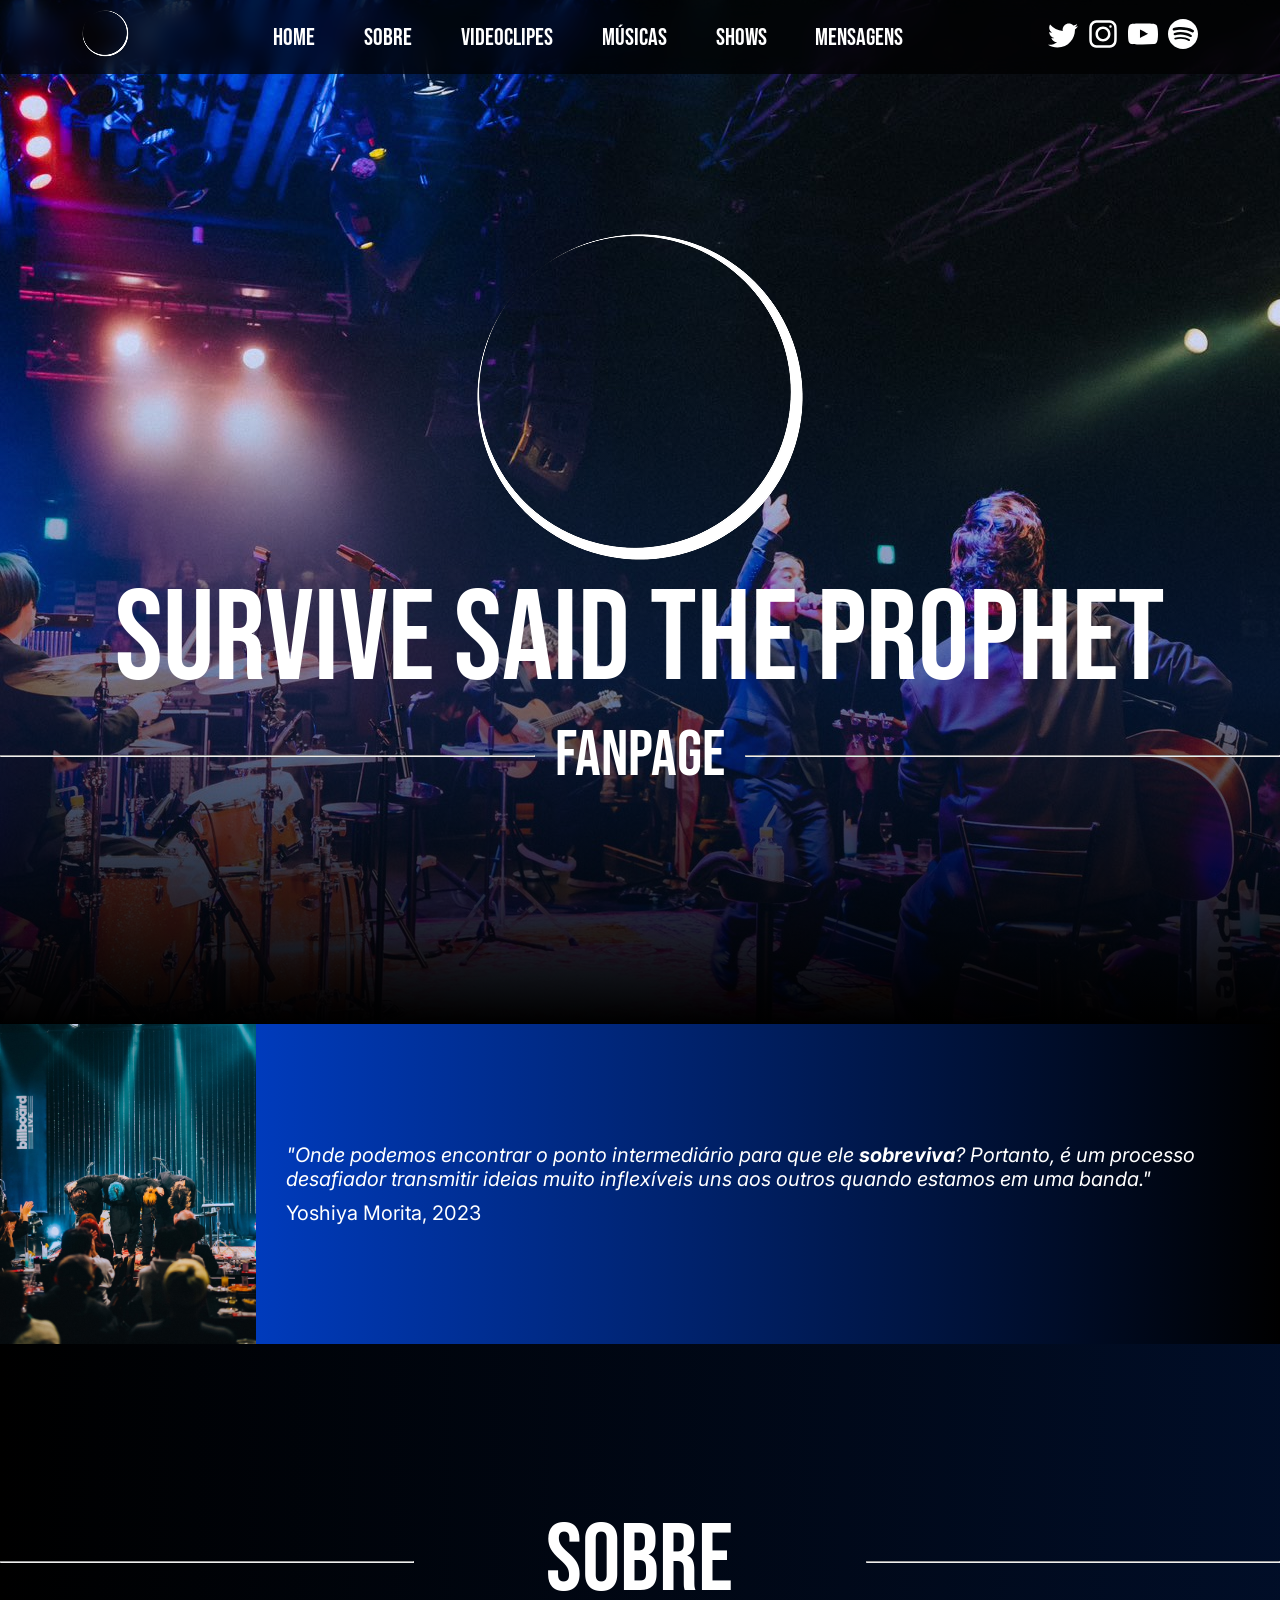
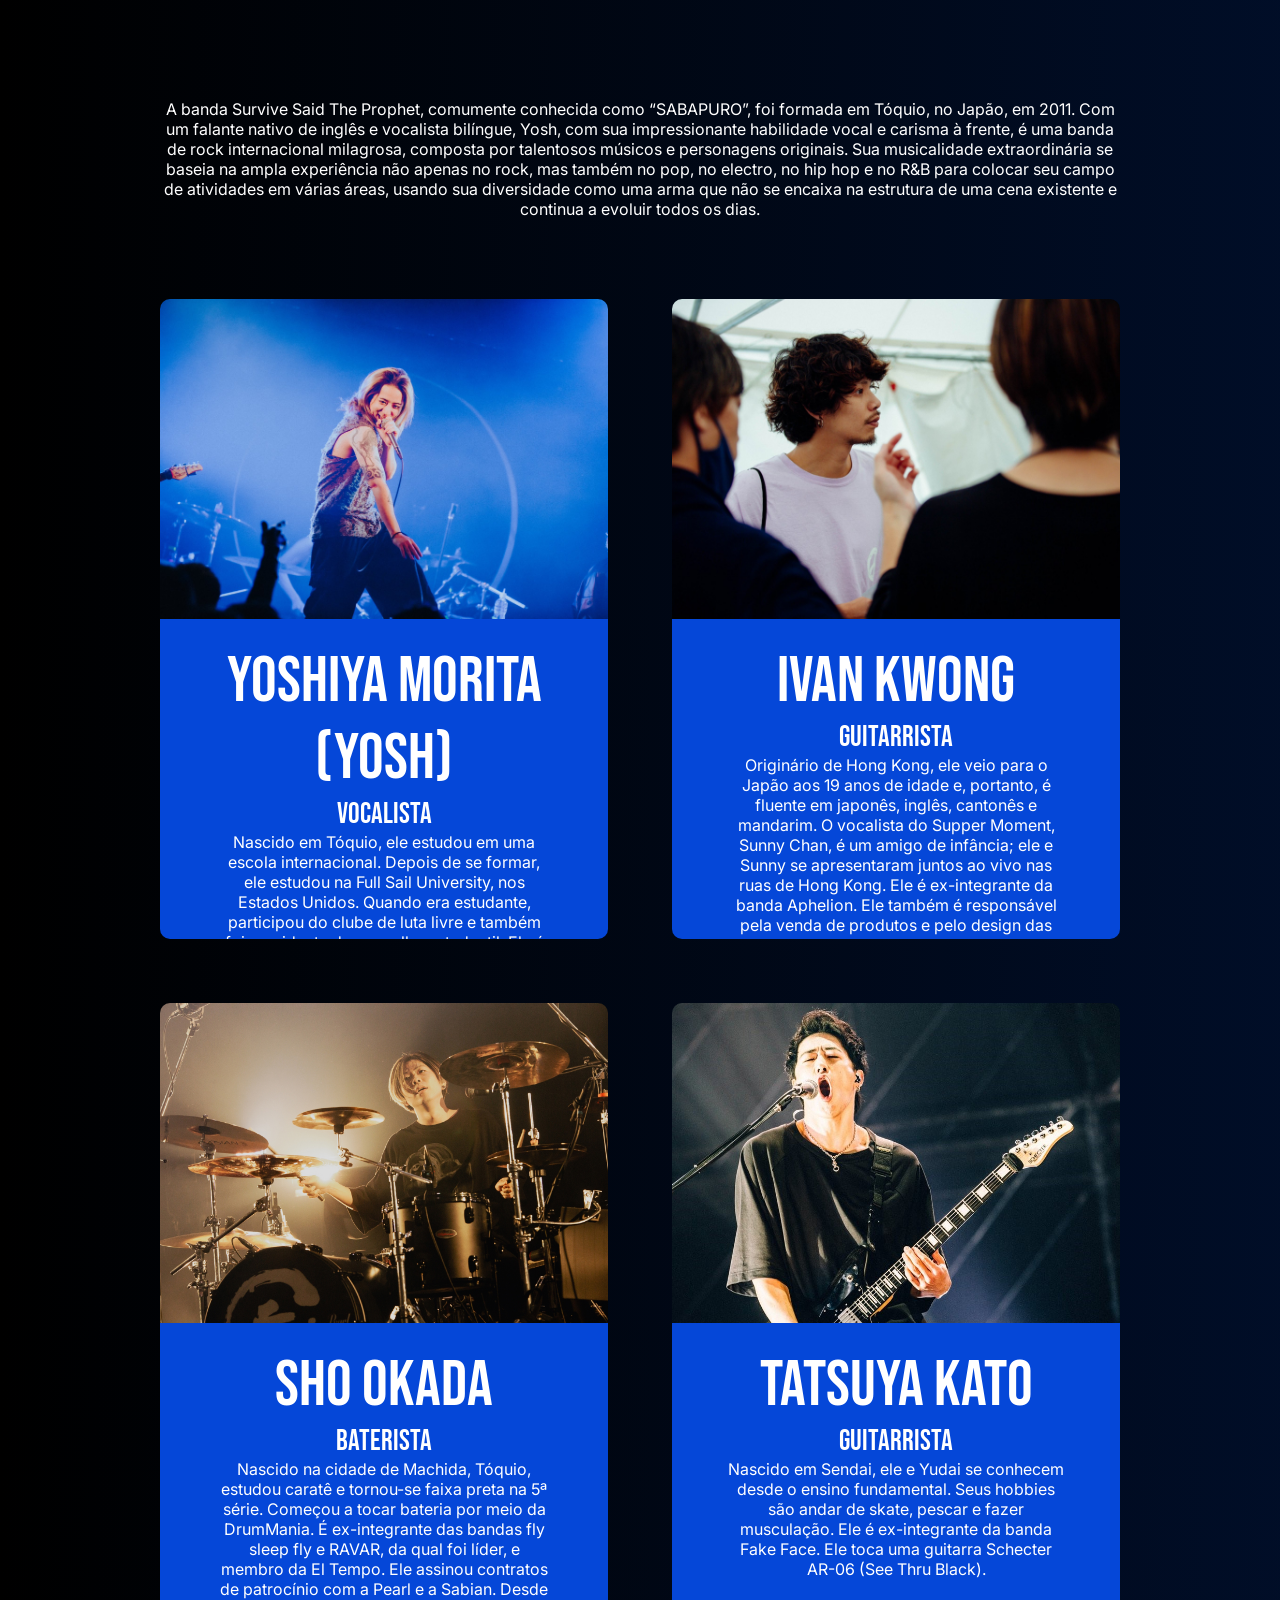
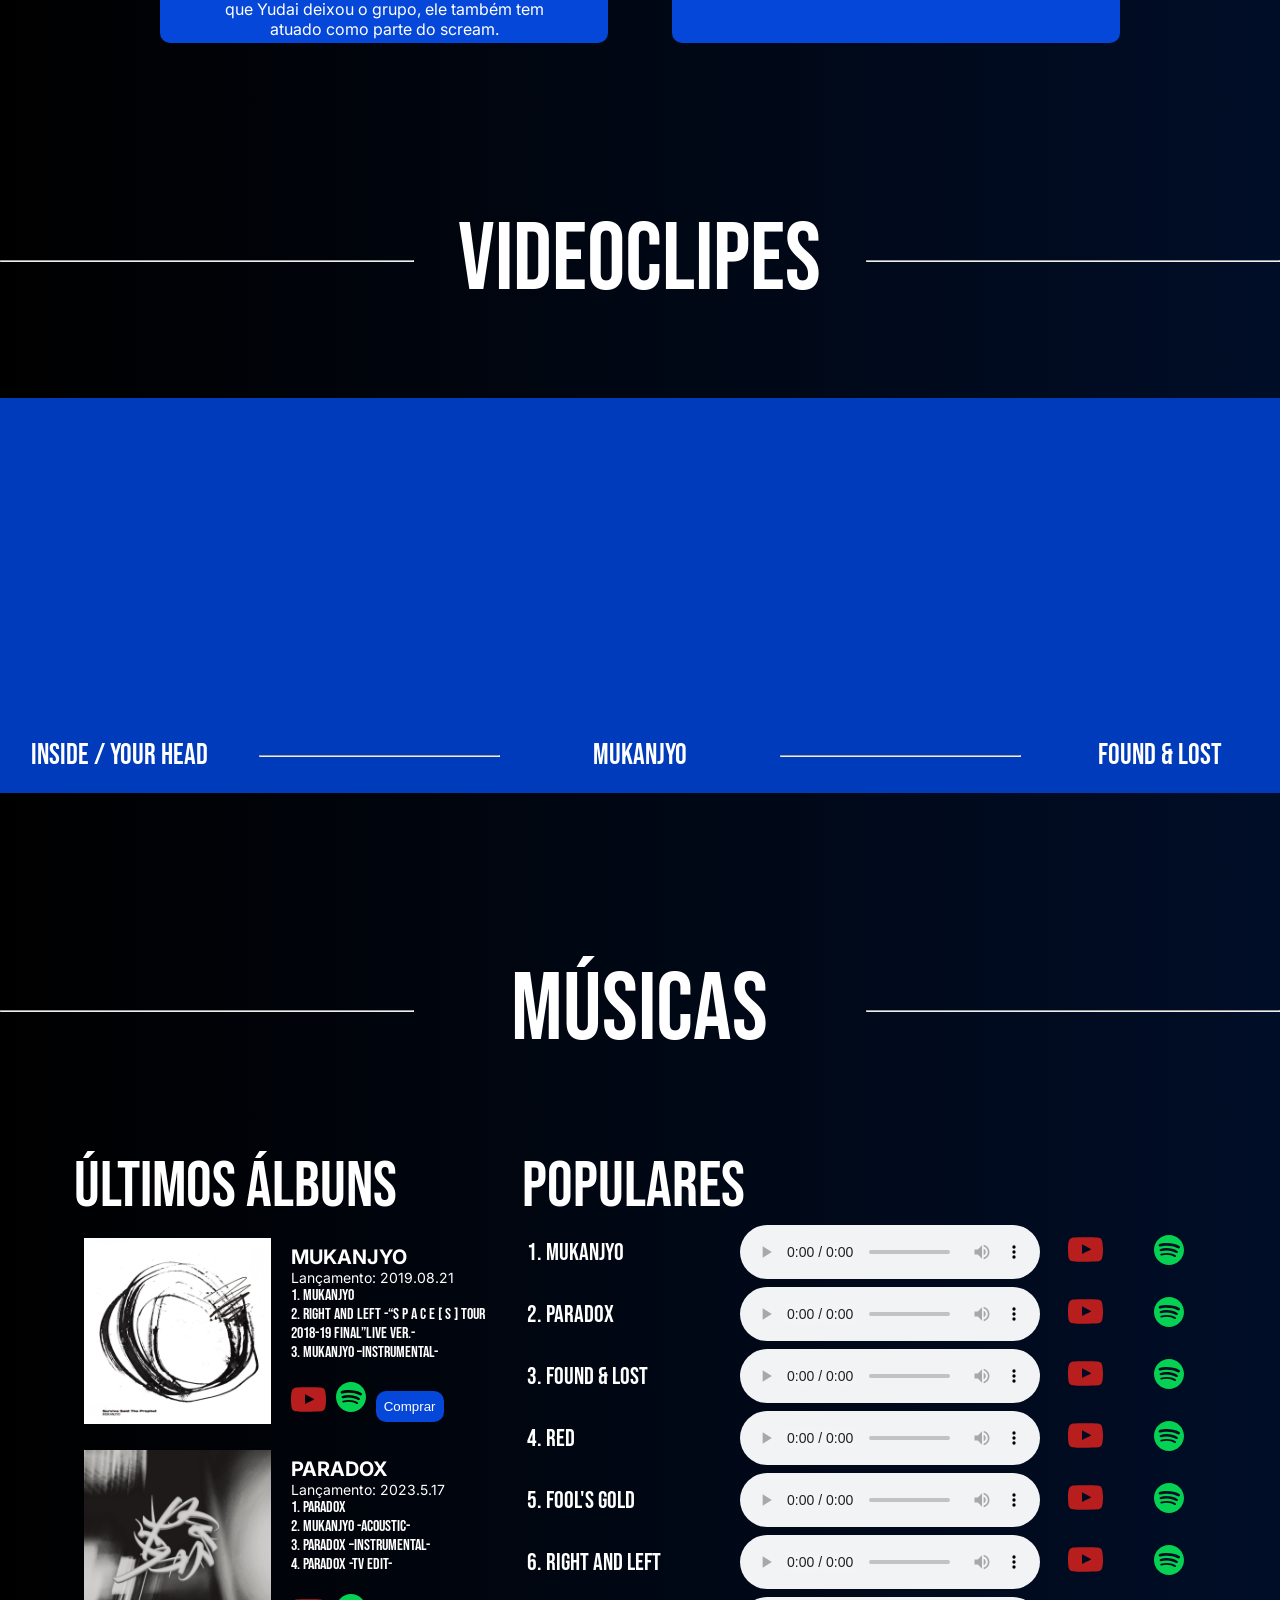
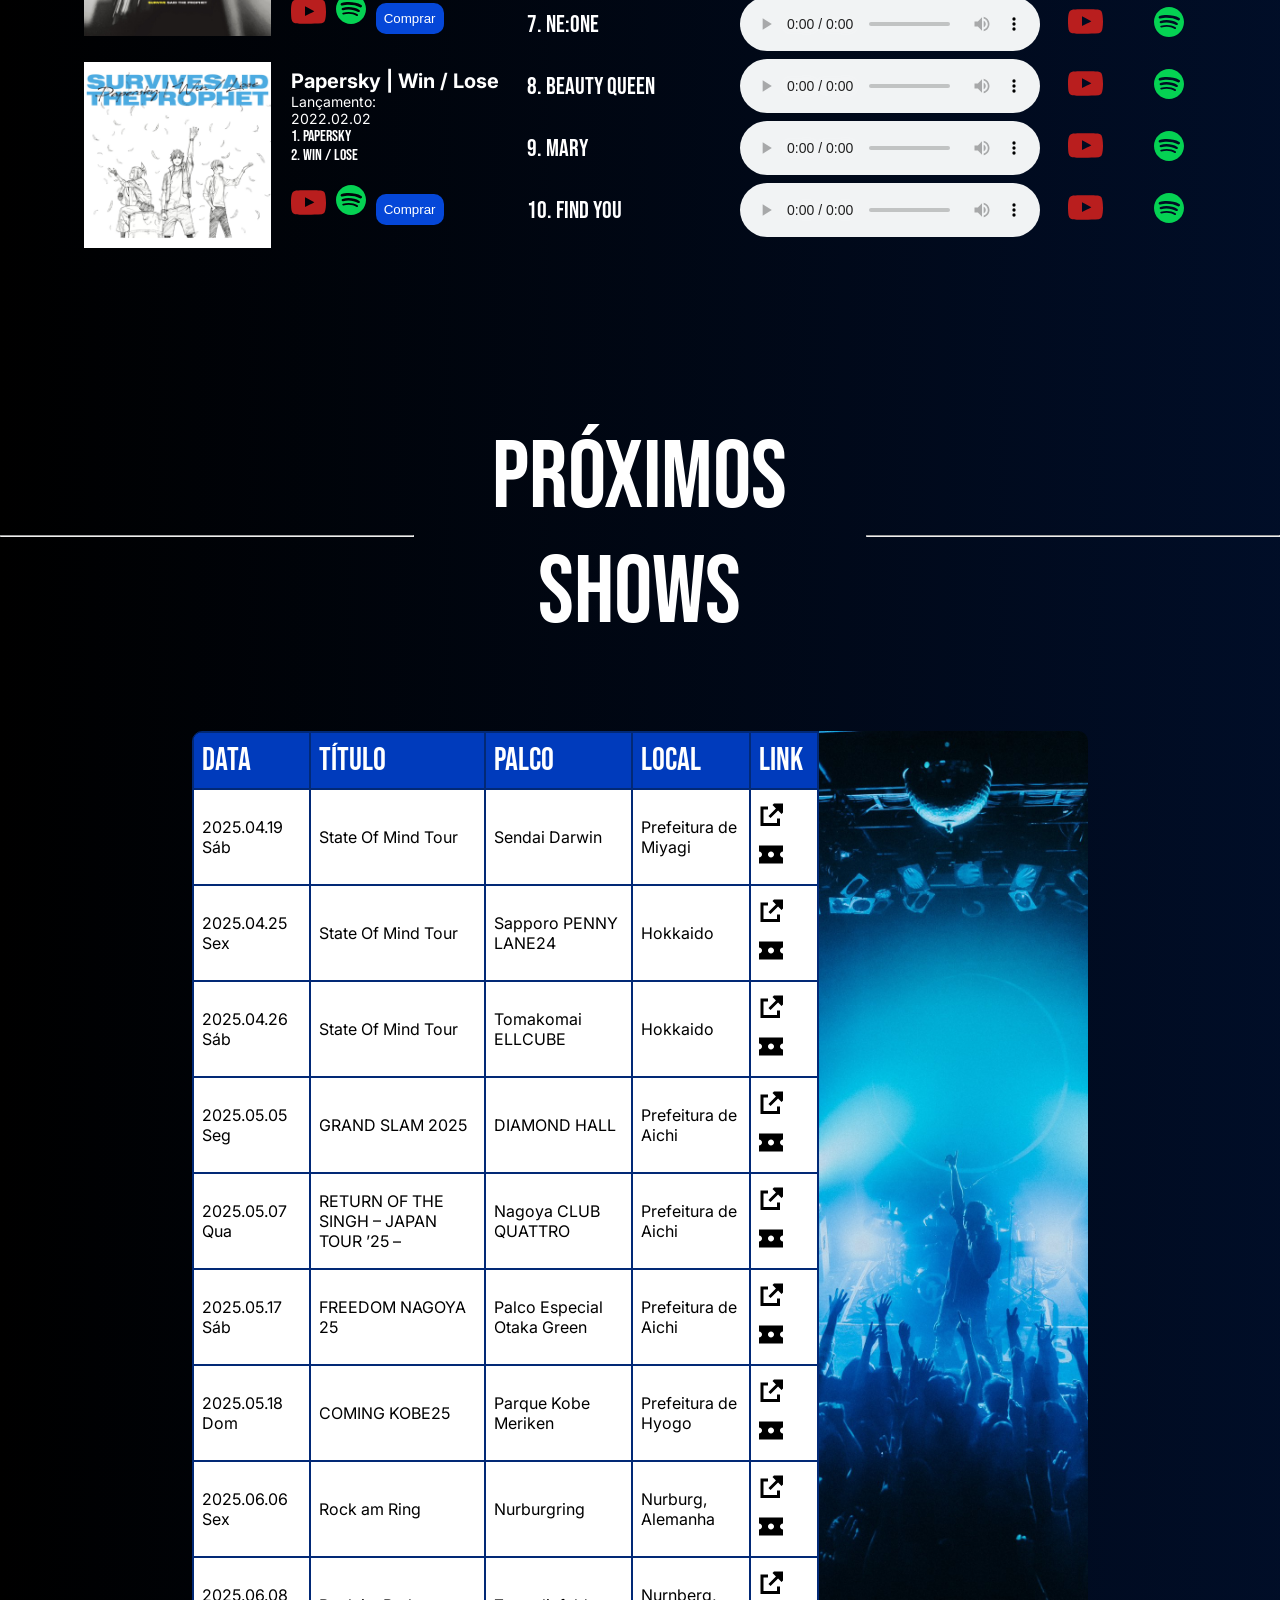
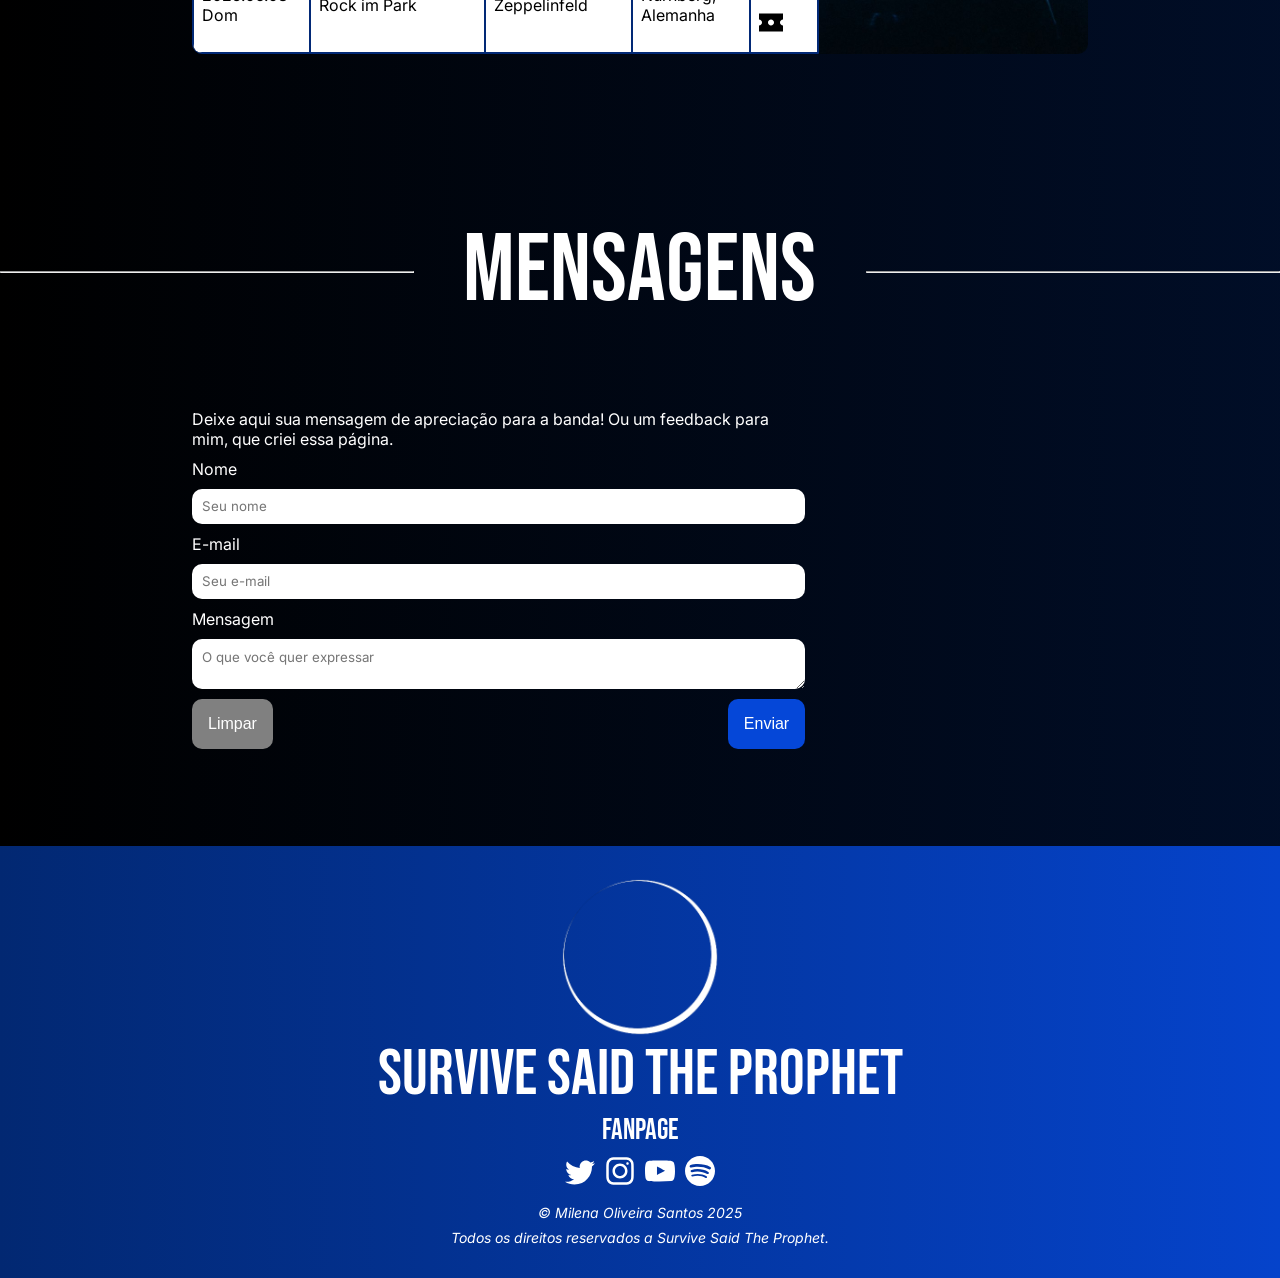
==== commit 4b9b9c7b: "Término do Desenvolvimento do projeto" ====
--- a/index.html
+++ b/index.html
@@ -6,59 +6,188 @@
     <meta name="viewport" content="width=device-width, initial-scale=1.0">
     <link rel="stylesheet" href="estilos/css.css">
 
-    <link href="https://fonts.googleapis.com/css2?family=Bebas+Neue&family=Inter:ital,opsz,wght@0,14..32,100..900;1,14..32,100..900&display=swap" rel="stylesheet">
+    <link
+        href="https://fonts.googleapis.com/css2?family=Bebas+Neue&family=Inter:ital,opsz,wght@0,14..32,100..900;1,14..32,100..900&display=swap"
+        rel="stylesheet">
     <link rel="icon" href="imagens/icon.png">
-    <link rel="stylesheet" href="https://cdnjs.cloudflare.com/ajax/libs/font-awesome/4.7.0/css/font-awesome.min.css">
-    
+
     <title>Survive Said The Prophet - Fanpage da Banda</title>
     <meta name="description" content="Fanpage para a Banda Survive Said The Prophet.">
-    <meta name="keywords" content="SSTP, survive, sabapuro, survive said the prophet, banana fish opening, vinland saga opening, found and lost, paradox, mukanjyo, yosh morita">
+    <meta name="keywords"
+        content="SSTP, survive, sabapuro, survive said the prophet, banana fish opening, vinland saga opening, found and lost, paradox, mukanjyo, yosh morita">
+
+    <script src="javascript/scripts.js" defer></script>
 </head>
 
 <body>
+    <svg style="display: none;" viewBox="0 -3 20 20" version="1.1" xmlns="http://www.w3.org/2000/svg"
+        xmlns:xlink="http://www.w3.org/1999/xlink">
+
+        <symbol id="youtube" viewBox="0 -3 20 20">
+            <g id="Page-1" stroke="none" stroke-width="1" fill-rule="evenodd">
+                <g id="Dribbble-Light-Preview" transform="translate(-300.000000, -7442.000000)">
+                    <g id="icons" transform="translate(56.000000, 160.000000)">
+                        <path
+                            d="M251.988432,7291.58588 L251.988432,7285.97425 C253.980638,7286.91168 255.523602,7287.8172 257.348463,7288.79353 C255.843351,7289.62824 253.980638,7290.56468 251.988432,7291.58588 M263.090998,7283.18289 C262.747343,7282.73013 262.161634,7282.37809 261.538073,7282.26141 C259.705243,7281.91336 248.270974,7281.91237 246.439141,7282.26141 C245.939097,7282.35515 245.493839,7282.58153 245.111335,7282.93357 C243.49964,7284.42947 244.004664,7292.45151 244.393145,7293.75096 C244.556505,7294.31342 244.767679,7294.71931 245.033639,7294.98558 C245.376298,7295.33761 245.845463,7295.57995 246.384355,7295.68865 C247.893451,7296.0008 255.668037,7296.17532 261.506198,7295.73552 C262.044094,7295.64178 262.520231,7295.39147 262.895762,7295.02447 C264.385932,7293.53455 264.28433,7285.06174 263.090998,7283.18289"
+                            id="youtube-[#168]">
+                        </path>
+                    </g>
+                </g>
+            </g>
+        </symbol>
+
+        <symbol id="link" viewBox="0 -3 20 20">
+            <path d="M10 0L9 1L11.2929 3.29289L6.2929 8.29289L7.70711 9.70711L12.7071 4.7071L15 7L16 6V0H10Z"
+             />
+            <path d="M1 2H6V4H3V13H12V10H14V15H1V2Z" />
+        </symbol>
+
+        <symbol id="instagram" viewBox="0 0 24 24">
+            <path fill-rule="evenodd" clip-rule="evenodd"
+                d="M12 18C15.3137 18 18 15.3137 18 12C18 8.68629 15.3137 6 12 6C8.68629 6 6 8.68629 6 12C6 15.3137 8.68629 18 12 18ZM12 16C14.2091 16 16 14.2091 16 12C16 9.79086 14.2091 8 12 8C9.79086 8 8 9.79086 8 12C8 14.2091 9.79086 16 12 16Z"
+                 />
+            <path
+                d="M18 5C17.4477 5 17 5.44772 17 6C17 6.55228 17.4477 7 18 7C18.5523 7 19 6.55228 19 6C19 5.44772 18.5523 5 18 5Z"
+                 />
+            <path fill-rule="evenodd" clip-rule="evenodd"
+                d="M1.65396 4.27606C1 5.55953 1 7.23969 1 10.6V13.4C1 16.7603 1 18.4405 1.65396 19.7239C2.2292 20.8529 3.14708 21.7708 4.27606 22.346C5.55953 23 7.23969 23 10.6 23H13.4C16.7603 23 18.4405 23 19.7239 22.346C20.8529 21.7708 21.7708 20.8529 22.346 19.7239C23 18.4405 23 16.7603 23 13.4V10.6C23 7.23969 23 5.55953 22.346 4.27606C21.7708 3.14708 20.8529 2.2292 19.7239 1.65396C18.4405 1 16.7603 1 13.4 1H10.6C7.23969 1 5.55953 1 4.27606 1.65396C3.14708 2.2292 2.2292 3.14708 1.65396 4.27606ZM13.4 3H10.6C8.88684 3 7.72225 3.00156 6.82208 3.0751C5.94524 3.14674 5.49684 3.27659 5.18404 3.43597C4.43139 3.81947 3.81947 4.43139 3.43597 5.18404C3.27659 5.49684 3.14674 5.94524 3.0751 6.82208C3.00156 7.72225 3 8.88684 3 10.6V13.4C3 15.1132 3.00156 16.2777 3.0751 17.1779C3.14674 18.0548 3.27659 18.5032 3.43597 18.816C3.81947 19.5686 4.43139 20.1805 5.18404 20.564C5.49684 20.7234 5.94524 20.8533 6.82208 20.9249C7.72225 20.9984 8.88684 21 10.6 21H13.4C15.1132 21 16.2777 20.9984 17.1779 20.9249C18.0548 20.8533 18.5032 20.7234 18.816 20.564C19.5686 20.1805 20.1805 19.5686 20.564 18.816C20.7234 18.5032 20.8533 18.0548 20.9249 17.1779C20.9984 16.2777 21 15.1132 21 13.4V10.6C21 8.88684 20.9984 7.72225 20.9249 6.82208C20.8533 5.94524 20.7234 5.49684 20.564 5.18404C20.1805 4.43139 19.5686 3.81947 18.816 3.43597C18.5032 3.27659 18.0548 3.14674 17.1779 3.0751C16.2777 3.00156 15.1132 3 13.4 3Z"
+                 />
+        </symbol>
+
+        <symbol id="spotify"viewBox="84 7319 20 20">
+            
+                        <path
+                            d="M99.915,7327.865 C96.692,7325.951 91.375,7325.775 88.297,7326.709 C87.803,7326.858 87.281,7326.58 87.131,7326.085 C86.981,7325.591 87.26,7325.069 87.754,7324.919 C91.287,7323.846 97.159,7324.053 100.87,7326.256 C101.314,7326.52 101.46,7327.094 101.196,7327.538 C100.934,7327.982 100.358,7328.129 99.915,7327.865 L99.915,7327.865 Z M99.81,7330.7 C99.584,7331.067 99.104,7331.182 98.737,7330.957 C96.05,7329.305 91.952,7328.827 88.773,7329.792 C88.36,7329.916 87.925,7329.684 87.8,7329.272 C87.676,7328.86 87.908,7328.425 88.32,7328.3 C91.951,7327.198 96.466,7327.732 99.553,7329.629 C99.92,7329.854 100.035,7330.334 99.81,7330.7 L99.81,7330.7 Z M98.586,7333.423 C98.406,7333.717 98.023,7333.81 97.729,7333.63 C95.381,7332.195 92.425,7331.871 88.944,7332.666 C88.609,7332.743 88.274,7332.533 88.198,7332.197 C88.121,7331.862 88.33,7331.528 88.667,7331.451 C92.476,7330.58 95.743,7330.955 98.379,7332.566 C98.673,7332.746 98.766,7333.129 98.586,7333.423 L98.586,7333.423 Z M94,7319 C88.477,7319 84,7323.477 84,7329 C84,7334.523 88.477,7339 94,7339 C99.523,7339 104,7334.523 104,7329 C104,7323.478 99.523,7319.001 94,7319.001 L94,7319 Z"
+                            id="spotify-[#162]">
+
+                        </path>
+                    
+        </symbol>
+
+        <symbol id="ticket" viewBox="0 -3 20 20">
+            <path fill-rule="evenodd" clip-rule="evenodd"
+                d="M16 2H0V6C1.10457 6 2 6.89543 2 8C2 9.10457 1.10457 10 0 10V14H16V10C14.8954 10 14 9.10457 14 8C14 6.89543 14.8954 6 16 6V2ZM8 10C9.10457 10 10 9.10457 10 8C10 6.89543 9.10457 6 8 6C6.89543 6 6 6.89543 6 8C6 9.10457 6.89543 10 8 10Z"
+             />
+        </symbol>
+
+        <symbol id="twitter" viewBox="0 -3 20 20">
+            <g id="Page-1" stroke="none" stroke-width="1" fill-rule="evenodd">
+                <g id="Dribbble-Light-Preview" transform="translate(-60.000000, -7521.000000)">
+                    <g id="icons" transform="translate(56.000000, 160.000000)">
+                        <path
+                            d="M10.29,7377 C17.837,7377 21.965,7370.84365 21.965,7365.50546 C21.965,7365.33021 21.965,7365.15595 21.953,7364.98267 C22.756,7364.41163 23.449,7363.70276 24,7362.8915 C23.252,7363.21837 22.457,7363.433 21.644,7363.52751 C22.5,7363.02244 23.141,7362.2289 23.448,7361.2926 C22.642,7361.76321 21.761,7362.095 20.842,7362.27321 C19.288,7360.64674 16.689,7360.56798 15.036,7362.09796 C13.971,7363.08447 13.518,7364.55538 13.849,7365.95835 C10.55,7365.79492 7.476,7364.261 5.392,7361.73762 C4.303,7363.58363 4.86,7365.94457 6.663,7367.12996 C6.01,7367.11125 5.371,7366.93797 4.8,7366.62489 L4.8,7366.67608 C4.801,7368.5989 6.178,7370.2549 8.092,7370.63591 C7.488,7370.79836 6.854,7370.82199 6.24,7370.70483 C6.777,7372.35099 8.318,7373.47829 10.073,7373.51078 C8.62,7374.63513 6.825,7375.24554 4.977,7375.24358 C4.651,7375.24259 4.325,7375.22388 4,7375.18549 C5.877,7376.37088 8.06,7377 10.29,7376.99705"
+                            id="twitter-[#154]">
+
+                        </path>
+                    </g>
+                </g>
+            </g>
+        </symbol>
+
+    </svg>
 
     <header>
-
         <nav>
             <div>
-                <a href="https://survivesaidtheprophet.com/" target="_blank"><img src="imagens/icon.png" alt="Símbolo da banda Survive Said The Prophet"></a>
+                <a href="https://survivesaidtheprophet.com/" target="_blank"><img src="imagens/icon.png"
+                        alt="Símbolo da banda Survive Said The Prophet"></a>
             </div>
-            <ul>
-                <li><a href="#home">Home</a></li>
+            <ul class="computador">
+                <li><a href="#top">Home</a></li>
                 <li><a href="#sobre">Sobre</a></li>
                 <li><a href="#videos">Videoclipes</a></li>
                 <li><a href="#musicas">Músicas</a></li>
                 <li><a href="#shows">Shows</a></li>
                 <li><a href="#msg">Mensagens</a></li>
             </ul>
-            <div class="socialmedia">
-                <a href="https://x.com/SSTPofficial" target="_blank"><i class="fa fa-twitter"></i></a>
-                <a href="https://www.instagram.com/survivesaidtheprophet/" target="_blank"><i class="fa fa-instagram"></i></a>
-                <a href="https://www.youtube.com/user/SSTPOFFICIAL" target="_blank"><i class="fa fa-youtube-play"></i></a>
-                <a href="https://open.spotify.com/intl-pt/artist/7zyObVag8rUjItn71SkIrh?si=hjtnUEZfTFW8lbWf81njlQ" target="_blank"><i class="fa fa-spotify"></i></a>
+            <div onclick=mostrarMenu() class="celular">
+                <a>
+                    <svg xmlns="http://www.w3.org/2000/svg" height="35" viewBox="0 -960 960 960" width="35" fill="#fff">
+                        <path d="M120-240v-80h720v80H120Zm0-200v-80h720v80H120Zm0-200v-80h720v80H120Z" />
+                    </svg>
+                </a>
             </div>
+            <div class="socialmedia computador">
+                <a href="https://x.com/SSTPofficial" target="_blank">
+                    <svg class="icon">
+                        <use xlink:href="#twitter"></use>
+                    </svg>
+                </a>
+                <a href="https://www.instagram.com/survivesaidtheprophet/" target="_blank">
+                    <svg class="icon">
+                        <use xlink:href="#instagram"></use>
+                    </svg>
+                </a>
+                <a href="https://www.youtube.com/user/SSTPOFFICIAL" target="_blank">
+                    <svg class="icon">
+                        <use xlink:href="#youtube"></use>
+                    </svg>
+                </a>
+                <a href="https://open.spotify.com/intl-pt/artist/7zyObVag8rUjItn71SkIrh?si=hjtnUEZfTFW8lbWf81njlQ"
+                    target="_blank">
+                <svg class="icon">
+                        <use xlink:href="#spotify"></use>
+                    </svg>
+                </a>
+            </div>
+
+            <ul class="sidebar">
+                <li onclick=fecharMenu()><a><svg xmlns="http://www.w3.org/2000/svg" height="30" viewBox="0 -960 960 960"
+                            width="30" fill="#fff">
+                            <path
+                                d="m256-200-56-56 224-224-224-224 56-56 224 224 224-224 56 56-224 224 224 224-56 56-224-224-224 224Z" />
+                        </svg></a></li>
+                <li><a href="#top">Home</a></li>
+                <li><a href="#sobre">Sobre</a></li>
+                <li><a href="#videos">Videoclipes</a></li>
+                <li><a href="#musicas">Músicas</a></li>
+                <li><a href="#shows">Shows</a></li>
+                <li><a href="#msg">Mensagens</a></li>
+                <li class="socialmedia">
+                    <a href="https://x.com/SSTPofficial" target="_blank"><svg class="icon">
+                        <use xlink:href="#twitter"></use>
+                    </svg></a>
+                    <a href="https://www.instagram.com/survivesaidtheprophet/" target="_blank"><svg class="icon">
+                        <use xlink:href="#instagram"></use>
+                    </svg></a>
+                    <a href="https://www.youtube.com/user/SSTPOFFICIAL" target="_blank"><svg class="icon">
+                        <use xlink:href="#youtube"></use>
+                    </svg></a>
+                    <a href="https://open.spotify.com/intl-pt/artist/7zyObVag8rUjItn71SkIrh?si=hjtnUEZfTFW8lbWf81njlQ"
+                        target="_blank"><svg class="icon">
+                        <use xlink:href="#spotify"></use>
+                    </svg></i></a>
+                </li>
+            </ul>
         </nav>
-
     </header>
 
     <main>
-        <div class="cover" id="home">
-            <img src="imagens/symbol.png" alt="Logo da banda Survive Said The Prophet">
-            <h1>SURVIVE SAID THE PROPHET</h1>
+        <dialog class="fade-in">
+            <p>mensagem</p>
+            <button onclick="fechar()">Fechar</button>
+        </dialog>
+        <div class="cover">
+            <img class="fade-in" src="imagens/symbol.png" alt="Logo da banda Survive Said The Prophet">
+            <h1 class="fade-in">SURVIVE SAID THE PROPHET</h1>
             <div class="titulo">
                 <hr>
-                <h3>FANPAGE</h3>
+                <h3 class="fade-in">FANPAGE</h3>
                 <hr>
             </div>
         </div>
         <div class="quotecard">
             <div class="quoteimg">
-                <img src="imagens/quote.jpeg" alt="Membros da banda Survive Said The Prophet agradecendo e se curvando diante da plateia">
+                <img src="imagens/quote.jpeg"
+                    alt="Membros da banda Survive Said The Prophet agradecendo e se curvando diante da plateia">
             </div>
             <div class="quotetxt">
-                <p><em>"Onde podemos encontrar o ponto intermediário para que ele <strong>sobreviva</strong>? Portanto, é um processo desafiador transmitir ideias muito inflexíveis uns aos outros quando estamos em uma banda."</em>
+                <p class="fade-in"><em>"Onde podemos encontrar o ponto intermediário para que ele
+                        <strong>sobreviva</strong>? Portanto,
+                        é um processo desafiador transmitir ideias muito inflexíveis uns aos outros quando estamos em
+                        uma banda."</em>
                 </p>
-                <p>Yoshiya Morita, 2023</p>
+                <p class="fade-in">Yoshiya Morita, 2023</p>
             </div>
         </div>
 
@@ -71,46 +200,69 @@
                     <h2>SOBRE</h2>
                     <hr>
                 </div>
-                <p>A banda Survive Said The Prophet, comumente conhecida como “SABAPURO”, foi formada em Tóquio, no Japão, em 2011. Com um falante nativo de inglês e vocalista bilíngue, Yosh, com sua impressionante habilidade vocal e carisma à frente, é uma banda de rock internacional milagrosa, composta por talentosos músicos e personagens originais. Sua musicalidade extraordinária se baseia na ampla experiência não apenas no rock, mas também no pop, no electro, no hip hop e no R&B para colocar seu campo de atividades em várias áreas, usando sua diversidade como uma arma que não se encaixa na estrutura de uma cena existente e continua a evoluir todos os dias.</p>
+                <p class="fade-in">A banda Survive Said The Prophet, comumente conhecida como “SABAPURO”, foi formada em
+                    Tóquio, no
+                    Japão, em 2011. Com um falante nativo de inglês e vocalista bilíngue, Yosh, com sua impressionante
+                    habilidade vocal e carisma à frente, é uma banda de rock internacional milagrosa, composta por
+                    talentosos músicos e personagens originais. Sua musicalidade extraordinária se baseia na ampla
+                    experiência não apenas no rock, mas também no pop, no electro, no hip hop e no R&B para colocar seu
+                    campo de atividades em várias áreas, usando sua diversidade como uma arma que não se encaixa na
+                    estrutura de uma cena existente e continua a evoluir todos os dias.</p>
                 <div class="membros">
-                    <div class="membro">
+                    <div class="membro fade-in">
                         <div class="membroimg">
-                            <img src="imagens/yosh.jpeg" alt="Yoshiya Morita, vocalista da banda Survive Said The Prophet">
+                            <img src="imagens/yosh.jpeg"
+                                alt="Yoshiya Morita, vocalista da banda Survive Said The Prophet">
                         </div>
                         <div class="membrotxt">
                             <h3>YOSHIYA MORITA (YOSH)</h3>
                             <h4>VOCALISTA</h4>
-                            <p>Nascido em Tóquio, ele estudou em uma escola internacional. Depois de se formar, ele estudou na Full Sail University, nos Estados Unidos. Quando era estudante, participou do clube de luta livre e também foi presidente do conselho estudantil. Ele é ex-integrante da banda Yesterday Fall. Ele usa microfones Shure.</p>
-                        </div>
-                    </div>
-                    <div class="membro">
+                            <p>Nascido em Tóquio, ele estudou em uma escola internacional. Depois de se formar, ele
+                                estudou na Full Sail University, nos Estados Unidos. Quando era estudante, participou do
+                                clube de luta livre e também foi presidente do conselho estudantil. Ele é ex-integrante
+                                da banda Yesterday Fall. Ele usa microfones Shure.</p>
+                        </div>
+                    </div>
+                    <div class="membro fade-in">
                         <div class="membroimg">
-                            <img src="imagens/ivan.jpeg" alt="Ivan Kwong, guitarrista da banda Survive Said The Prophet">
+                            <img src="imagens/ivan.jpeg"
+                                alt="Ivan Kwong, guitarrista da banda Survive Said The Prophet">
                         </div>
                         <div class="membrotxt">
                             <h3>IVAN KWONG</h3>
                             <h4>GUITARRISTA</h4>
-                            <p>Originário de Hong Kong, ele veio para o Japão aos 19 anos de idade e, portanto, é fluente em japonês, inglês, cantonês e mandarim. O vocalista do Supper Moment, Sunny Chan, é um amigo de infância; ele e Sunny se apresentaram juntos ao vivo nas ruas de Hong Kong. Ele é ex-integrante da banda Aphelion. Ele também é responsável pela venda de produtos e pelo design das capas dos CDs.</p>
-                        </div>
-                    </div>
-                    <div class="membro">
+                            <p>Originário de Hong Kong, ele veio para o Japão aos 19 anos de idade e, portanto, é
+                                fluente em japonês, inglês, cantonês e mandarim. O vocalista do Supper Moment, Sunny
+                                Chan, é um amigo de infância; ele e Sunny se apresentaram juntos ao vivo nas ruas de
+                                Hong Kong. Ele é ex-integrante da banda Aphelion. Ele também é responsável pela venda de
+                                produtos e pelo design das capas dos CDs.</p>
+                        </div>
+                    </div>
+                    <div class="membro fade-in">
                         <div class="membroimg">
                             <img src="imagens/sho.jpg" alt="Sho Okada, baterista da banda Survive Said The Prophet">
                         </div>
                         <div class="membrotxt">
                             <h3>SHO OKADA</h3>
                             <h4>BATERISTA</h4>
-                            <p>Nascido na cidade de Machida, Tóquio, estudou caratê e tornou-se faixa preta na 5ª série. Começou a tocar bateria por meio da DrumMania. É ex-integrante das bandas fly sleep fly e RAVAR, da qual foi líder, e membro da El Tempo. Ele assinou contratos de patrocínio com a Pearl e a Sabian. Desde que Yudai deixou o grupo, ele também tem atuado como parte do scream.</p>
-                        </div>
-                    </div>
-                    <div class="membro">
+                            <p>Nascido na cidade de Machida, Tóquio, estudou caratê e tornou-se faixa preta na 5ª série.
+                                Começou a tocar bateria por meio da DrumMania. É ex-integrante das bandas fly sleep fly
+                                e RAVAR, da qual foi líder, e membro da El Tempo. Ele assinou contratos de patrocínio
+                                com a Pearl e a Sabian. Desde que Yudai deixou o grupo, ele também tem atuado como parte
+                                do scream.</p>
+                        </div>
+                    </div>
+                    <div class="membro fade-in">
                         <div class="membroimg">
-                            <img src="imagens/tatsuya.jpg" alt="Tatsuya Kato, guitarrista da banda Survive Said The Prophet">
+                            <img src="imagens/tatsuya.jpg"
+                                alt="Tatsuya Kato, guitarrista da banda Survive Said The Prophet">
                         </div>
                         <div class="membrotxt">
                             <h3>TATSUYA KATO</h3>
                             <h4>GUITARRISTA</h4>
-                            <p>Nascido em Sendai, ele e Yudai se conhecem desde o ensino fundamental. Seus hobbies são andar de skate, pescar e fazer musculação. Ele é ex-integrante da banda Fake Face. Ele toca uma guitarra Schecter AR-06 (See Thru Black).</p>
+                            <p>Nascido em Sendai, ele e Yudai se conhecem desde o ensino fundamental. Seus hobbies são
+                                andar de skate, pescar e fazer musculação. Ele é ex-integrante da banda Fake Face. Ele
+                                toca uma guitarra Schecter AR-06 (See Thru Black).</p>
                         </div>
                     </div>
                 </div>
@@ -122,7 +274,7 @@
                     <h2>VIDEOCLIPES</h2>
                     <hr>
                 </div>
-                <div class="videos">
+                <div class="videos fade-in">
                     <div class="frames">
                         <iframe src="https://www.youtube.com/embed/CtsK3wrqm2A" frameborder="0"></iframe>
                         <iframe src="https://www.youtube.com/embed/5DjFpPSuGR0" frameborder="0"></iframe>
@@ -171,12 +323,13 @@
                     <hr>
                 </div>
                 <div class="musicacoluna">
-                    <div class="album">
+                    <div class="album fade-in">
                         <h3>ÚLTIMOS ÁLBUNS</h3>
                         <div class="albumcards">
                             <div class="albumcard">
                                 <div class="albumimg">
-                                    <img src="imagens/mukanjyo.jpg" alt="Arte do CD do álbum Mukanjyo, por Survive Said The Prophet">
+                                    <img src="imagens/mukanjyo.jpg"
+                                        alt="Arte do CD do álbum Mukanjyo, por Survive Said The Prophet">
                                 </div>
                                 <div class="albuminfo">
                                     <div class="albumtxt">
@@ -189,15 +342,21 @@
                                         </ol>
                                     </div>
                                     <div class="albumbotoes">
-                                        <a href=""><i class="fa fa-youtube-play"></i></a>
-                                        <a href=""><i class="fa fa-spotify"></i></a>
-                                        <a href="https://tower.jp/item/4925147" target="_blank"><button>Comprar</button></a>
+                                        <a href=""><svg class="icon fa-youtube-play">
+                        <use xlink:href="#youtube"></use>
+                    </svg></a>
+                                        <a href=""><svg class="icon fa-spotify">
+                        <use xlink:href="#spotify"></use>
+                    </svg></a>
+                                        <a href="https://tower.jp/item/4925147"
+                                            target="_blank"><button>Comprar</button></a>
                                     </div>
                                 </div>
                             </div>
                             <div class="albumcard">
                                 <div class="albumimg">
-                                    <img src="imagens/paradox.jpg" alt="Arte do CD do single Paradox, por Survive Said The Prophet">
+                                    <img src="imagens/paradox.jpg"
+                                        alt="Arte do CD do single Paradox, por Survive Said The Prophet">
                                 </div>
                                 <div class="albuminfo">
                                     <div class="albumtxt">
@@ -211,15 +370,21 @@
                                         </ol>
                                     </div>
                                     <div class="albumbotoes">
-                                        <a href=""><i class="fa fa-youtube-play"></i></a>
-                                        <a href=""><i class="fa fa-spotify"></i></a>
-                                        <a href="https://www.cdjapan.co.jp/product/SRCL-12477" target="_blank"><button>Comprar</button></a>
+                                        <a href=""><svg class="icon fa-youtube-play">
+                        <use xlink:href="#youtube"></use>
+                    </svg></i></a>
+                                        <a href=""><svg class="icon fa-spotify">
+                        <use xlink:href="#spotify"></use>
+                    </svg></i></a>
+                                        <a href="https://www.cdjapan.co.jp/product/SRCL-12477"
+                                            target="_blank"><button>Comprar</button></a>
                                     </div>
                                 </div>
                             </div>
                             <div class="albumcard">
                                 <div class="albumimg">
-                                    <img src="imagens/papersky.jpg" alt="Arte do CD do álbum Papersky, por Survive Said The Prophet">
+                                    <img src="imagens/papersky.jpg"
+                                        alt="Arte do CD do álbum Papersky, por Survive Said The Prophet">
                                 </div>
                                 <div class="albuminfo">
                                     <div class="albumtxt">
@@ -231,99 +396,155 @@
                                         </ol>
                                     </div>
                                     <div class="albumbotoes">
-                                        <a href=""><i class="fa fa-youtube-play"></i></a>
-                                        <a href=""><i class="fa fa-spotify"></i></a>
-                                        <a href="https://tower.jp/item/5286407" target="_blank"><button>Comprar</button></a>
+                                        <a href=""><svg class="icon fa-youtube-play">
+                        <use xlink:href="#youtube"></use>
+                    </svg></i></a>
+                                        <a href=""><svg class="icon fa-spotify">
+                        <use xlink:href="#spotify"></use>
+                    </svg></i></a>
+                                        <a href="https://tower.jp/item/5286407"
+                                            target="_blank"><button>Comprar</button></a>
                                     </div>
                                 </div>
                             </div>
                         </div>
 
                     </div>
-                    <div class="popular">
+                    <div class="popular fade-in">
                         <h3>POPULARES</h3>
-                        <table>
-                            <tr>
-                                <td>1. MUKANJYO</td>
-                                <td>
-                                    <div class="audiomusica"><audio src="audio/mukanjyo.mp3" controls></audio></div>
-                                </td>
-                                <td><a href="https://youtu.be/5DjFpPSuGR0?si=DpcxHauO88dLpQtG" target="_blank"><i class="fa fa-youtube-play"></i></a></td>
-                                <td><a href="https://open.spotify.com/intl-pt/track/4MTgIH5OZQHAbdBWgbKSAb?si=0a6eb4cf8771485e" target="_blank"><i class="fa fa-spotify"></i></a></td>
-                            </tr>
-                            <tr>
-                                <td>2. PARADOX</td>
-                                <td>
-                                    <div class="audiomusica"><audio src="audio/paradox.mp3" controls></audio></div>
-                                </td>
-                                <td><a href="https://youtu.be/qiPosEYvGzc?si=paB6PRHZHmnYyMO6" target="_blank"><i class="fa fa-youtube-play"></i></a></td>
-                                <td><a href="https://open.spotify.com/intl-pt/track/6A7sTvj68RJAVgTduJEQnA?si=48633e173d244a02" target="_blank"><i class="fa fa-spotify"></i></a></td>
-                            </tr>
-                            <tr>
-                                <td>3. FOUND & LOST</td>
-                                <td>
-                                    <div class="audiomusica"><audio src="audio/foundlost.mp3" controls></audio></div>
-                                </td>
-                                <td><a href="https://youtu.be/VrOOigt76K0?si=9RvzEB3RkAMQtGZy" target="_blank"><i class="fa fa-youtube-play"></i></a></td>
-                                <td><a href="https://open.spotify.com/intl-pt/track/6euwgOanJOzsBeZUDTbx29?si=1e8c0f69f1474ebc" target="_blank"><i class="fa fa-spotify"></i></a></td>
-                            </tr>
-                            <tr>
-                                <td>4. RED</td>
-                                <td>
-                                    <div class="audiomusica"><audio src="audio/red.mp3" controls></audio></div>
-                                </td>
-                                <td><a href="https://youtu.be/4-wbmzQUsZc?si=otDVzgFNcsxwclul" target="_blank"><i class="fa fa-youtube-play"></i></a></td>
-                                <td><a href="https://open.spotify.com/intl-pt/track/5pz5S3ZqMPnd8or4IGUVho?si=79583810bb45467b" target="_blank"><i class="fa fa-spotify"></i></a></td>
-                            </tr>
-                            <tr>
-                                <td>5. FOOL'S GOLD</td>
-                                <td>
-                                    <div class="audiomusica"><audio src="audio/foolsgold.mp3" controls></audio></div>
-                                </td>
-                                <td><a href="https://youtu.be/TG8LbM01pq0?si=Lfq030_c4NfG4nz_" target="_blank"><i class="fa fa-youtube-play"></i></a></td>
-                                <td><a href="https://open.spotify.com/intl-pt/track/0IxmOlsU0KpKNQppxOp27W?si=713561c4ed78494c" target="_blank"><i class="fa fa-spotify"></i></a></td>
-                            </tr>
-                            <tr>
-                                <td>6. RIGHT AND LEFT</td>
-                                <td>
-                                    <div class="audiomusica"><audio src="audio/rightandleft.mp3" controls></audio></div>
-                                </td>
-                                <td><a href="https://youtu.be/_B6Pg5Ri7oQ?si=PdVe3AMEhNk1z90K" target="_blank"><i class="fa fa-youtube-play"></i></a></td>
-                                <td><a href="https://open.spotify.com/intl-pt/track/0EQPJsCSC0aTwExwbzLVde?si=59dcb8c8eb824fba" target="_blank"><i class="fa fa-spotify"></i></a></td>
-                            </tr>
-                            <tr>
-                                <td>7. NE:ONE</td>
-                                <td>
-                                    <div class="audiomusica"><audio src="audio/neone.mp3" controls></audio></div>
-                                </td>
-                                <td><a href="https://youtu.be/wvmF3mpbiU4?si=YrpRUEExpjoTvpNo" target="_blank"><i class="fa fa-youtube-play"></i></a></td>
-                                <td><a href="https://open.spotify.com/intl-pt/track/0ztVNfGIcqDHjdirjwfgfS?si=16c282c4103e44ee" target="_blank"><i class="fa fa-spotify"></i></a></td>
-                            </tr>
-                            <tr>
-                                <td>8. BEAUTY QUEEN</td>
-                                <td>
-                                    <div class="audiomusica"><audio src="audio/beautyqueen.mp3" controls></audio></div>
-                                </td>
-                                <td><a href="https://youtu.be/pQoJgfPKCis?si=6NP7wn3HmnAD6HiX" target="_blank"><i class="fa fa-youtube-play"></i></a></td>
-                                <td><a href="https://open.spotify.com/intl-pt/track/4yTOsn5kpUCiNf2c5aveeX?si=818cdf9dd8f74c0e" target="_blank"><i class="fa fa-spotify"></i></a></td>
-                            </tr>
-                            <tr>
-                                <td>9. MARY</td>
-                                <td>
-                                    <div class="audiomusica"><audio src="audio/mary.mp3" controls></audio></div>
-                                </td>
-                                <td><a href="https://youtu.be/Bt49cLLHVWE?si=gR_Fant5Yl3uLcSJ" target="_blank"><i class="fa fa-youtube-play"></i></a></td>
-                                <td><a href="https://open.spotify.com/intl-pt/track/69D1sD80BMNpzCcEheVdmR?si=5427e284f7364485" target="_blank"><i class="fa fa-spotify"></i></a></td>
-                            </tr>
-                            <tr>
-                                <td>10. FIND YOU</td>
-                                <td>
-                                    <div class="audiomusica"><audio src="audio/findyou.mp3" controls></audio></div>
-                                </td>
-                                <td><a href="https://youtu.be/hh41zItumK0?si=RAIsILNzuqjgCQSD" target="_blank"><i class="fa fa-youtube-play"></i></a></td>
-                                <td><a href="https://open.spotify.com/intl-pt/track/5gK10iZU8JbfJbXKXl3ZUH?si=692b3f21b7d04673" target="_blank"><i class="fa fa-spotify"></i></a></td>
-                            </tr>
-                        </table>
+                        <div class="grid">
+                            <p>1. MUKANJYO</p>
+                            <div class="audiomusica">
+                                <audio src="audio/mukanjyo.mp3" controls></audio>
+                            </div>
+                            <a href="https://youtu.be/5DjFpPSuGR0?si=DpcxHauO88dLpQtG" target="_blank"><svg class="icon fa-youtube-play">
+                        <use xlink:href="#youtube"></use>
+                    </svg></a></td>
+                            <a href="https://open.spotify.com/intl-pt/track/4MTgIH5OZQHAbdBWgbKSAb?si=0a6eb4cf8771485e"
+                                target="_blank"><svg class="icon fa-spotify">
+                        <use xlink:href="#spotify"></use>
+                    </svg></i></a></td>
+
+                            <p>2. PARADOX</p>
+                            <div class="audiomusica">
+                                <audio src="audio/paradox.mp3" controls></audio>
+                            </div>
+                            <a href="https://youtu.be/qiPosEYvGzc?si=paB6PRHZHmnYyMO6" target="_blank"><svg class="icon fa-youtube-play">
+                        <use xlink:href="#youtube"></use>
+                    </svg></a>
+                            <a href="https://open.spotify.com/intl-pt/track/6A7sTvj68RJAVgTduJEQnA?si=48633e173d244a02"
+                                target="_blank"><svg class="icon fa-spotify">
+                        <use xlink:href="#spotify"></use>
+                    </svg></a>
+
+                            <p>3. FOUND & LOST</p>
+                            <div class="audiomusica">
+                                <audio src="audio/foundlost.mp3" controls></audio>
+                            </div>
+                            <a href="https://youtu.be/VrOOigt76K0?si=9RvzEB3RkAMQtGZy" target="_blank"><svg class="icon fa-youtube-play">
+                        <use xlink:href="#youtube"></use>
+                    </svg></a>
+                            <a href="https://open.spotify.com/intl-pt/track/6euwgOanJOzsBeZUDTbx29?si=1e8c0f69f1474ebc"
+                                target="_blank"><svg class="icon fa-spotify">
+                        <use xlink:href="#spotify"></use>
+                    </svg></a>
+
+                            <p>4. RED</p>
+                            <div class="audiomusica">
+                                <audio src="audio/red.mp3" controls></audio>
+                            </div>
+                            <a href="https://youtu.be/4-wbmzQUsZc?si=otDVzgFNcsxwclul" target="_blank"><svg class="icon fa-youtube-play">
+                        <use xlink:href="#youtube"></use>
+                    </svg></a>
+                            <a href="https://open.spotify.com/intl-pt/track/5pz5S3ZqMPnd8or4IGUVho?si=79583810bb45467b"
+                                target="_blank"><svg class="icon fa-spotify">
+                        <use xlink:href="#spotify"></use>
+                    </svg></a>
+
+                            <p>5. FOOL'S GOLD</p>
+
+                            <div class="audiomusica">
+                                <audio src="audio/foolsgold.mp3" controls></audio>
+                            </div>
+
+                            <a href="https://youtu.be/TG8LbM01pq0?si=Lfq030_c4NfG4nz_" target="_blank"><svg class="icon fa-youtube-play">
+                        <use xlink:href="#youtube"></use>
+                    </svg></a>
+                            <a href="https://open.spotify.com/intl-pt/track/0IxmOlsU0KpKNQppxOp27W?si=713561c4ed78494c"
+                                target="_blank"><svg class="icon fa-spotify">
+                        <use xlink:href="#spotify"></use>
+                    </svg></a>
+
+                            <p>6. RIGHT AND LEFT</p>
+
+                            <div class="audiomusica">
+                                <audio src="audio/rightandleft.mp3" controls></audio>
+                            </div>
+
+                            <a href="https://youtu.be/_B6Pg5Ri7oQ?si=PdVe3AMEhNk1z90K" target="_blank"><svg class="icon fa-youtube-play">
+                        <use xlink:href="#youtube"></use>
+                    </svg></a>
+                            <a href="https://open.spotify.com/intl-pt/track/0EQPJsCSC0aTwExwbzLVde?si=59dcb8c8eb824fba"
+                                target="_blank"><svg class="icon fa-spotify">
+                        <use xlink:href="#spotify"></use>
+                    </svg></a>
+
+                            <p>7. NE:ONE</p>
+
+                            <div class="audiomusica">
+                                <audio src="audio/neone.mp3" controls></audio>
+                            </div>
+
+                            <a href="https://youtu.be/wvmF3mpbiU4?si=YrpRUEExpjoTvpNo" target="_blank"><svg class="icon fa-youtube-play">
+                        <use xlink:href="#youtube"></use>
+                    </svg></a>
+                            <a href="https://open.spotify.com/intl-pt/track/0ztVNfGIcqDHjdirjwfgfS?si=16c282c4103e44ee"
+                                target="_blank"><svg class="icon fa-spotify">
+                        <use xlink:href="#spotify"></use>
+                    </svg></a>
+
+                            <p>8. BEAUTY QUEEN</p>
+
+                            <div class="audiomusica">
+                                <audio src="audio/beautyqueen.mp3" controls></audio>
+                            </div>
+
+                            <a href="https://youtu.be/pQoJgfPKCis?si=6NP7wn3HmnAD6HiX" target="_blank"><svg class="icon fa-youtube-play">
+                        <use xlink:href="#youtube"></use>
+                    </svg></a>
+                            <a href="https://open.spotify.com/intl-pt/track/4yTOsn5kpUCiNf2c5aveeX?si=818cdf9dd8f74c0e"
+                                target="_blank"><svg class="icon fa-spotify">
+                        <use xlink:href="#spotify"></use>
+                    </svg></a>
+
+                            <p>9. MARY</p>
+
+                            <div class="audiomusica">
+                                <audio src="audio/mary.mp3" controls></audio>
+                            </div>
+
+                            <a href="https://youtu.be/Bt49cLLHVWE?si=gR_Fant5Yl3uLcSJ" target="_blank"><svg class="icon fa-youtube-play">
+                        <use xlink:href="#youtube"></use>
+                    </svg></a>
+                            <a href="https://open.spotify.com/intl-pt/track/69D1sD80BMNpzCcEheVdmR?si=5427e284f7364485"
+                                target="_blank"><svg class="icon fa-spotify">
+                        <use xlink:href="#spotify"></use>
+                    </svg></a>
+
+                            <p>10. FIND YOU</p>
+
+                            <div class="audiomusica">
+                                <audio src="audio/findyou.mp3" controls></audio>
+                            </div>
+
+                            <a href="https://youtu.be/hh41zItumK0?si=RAIsILNzuqjgCQSD" target="_blank"><svg class="icon fa-youtube-play">
+                        <use xlink:href="#youtube"></use>
+                    </svg></a>
+                            <a href="https://open.spotify.com/intl-pt/track/5gK10iZU8JbfJbXKXl3ZUH?si=692b3f21b7d04673"
+                                target="_blank"><svg class="icon fa-spotify">
+                        <use xlink:href="#spotify"></use>
+                    </svg></a>
+                        </div>
 
                     </div>
                 </div>
@@ -335,7 +556,7 @@
                     <h2>PRÓXIMOS SHOWS</h2>
                     <hr>
                 </div>
-                <div class="shows">
+                <div class="shows fade-in">
                     <div class="showstabela">
                         <table>
                             <tr>
@@ -351,10 +572,13 @@
                                 <td>Sendai Darwin</td>
                                 <td>Prefeitura de Miyagi</td>
                                 <td>
-                                    <a href="https://survivesaidtheprophet.com/tour/survive-said-the-prophet-one-man-tour-2025-8/" target="_blank"><i class="fa fa-external-link-square"
-                                            aria-hidden="true"></i></a>
-                                    <a href="https://ib.eplus.jp/sstp2025" target="_blank"><i class="fa fa-ticket"
-                                            aria-hidden="true"></i></a>
+                                    <a href="https://survivesaidtheprophet.com/tour/survive-said-the-prophet-one-man-tour-2025-8/"
+                                        target="_blank"><svg class="icon">
+                        <use xlink:href="#link"></use>
+                    </svg></a>
+                                    <a href="https://ib.eplus.jp/sstp2025" target="_blank"><svg class="icon">
+                        <use xlink:href="#ticket"></use>
+                    </svg></a>
                                 </td>
                             </tr>
                             <tr>
@@ -363,10 +587,13 @@
                                 <td>Sapporo PENNY LANE24</td>
                                 <td>Hokkaido</td>
                                 <td>
-                                    <a href="https://survivesaidtheprophet.com/tour/survive-said-the-prophet-one-man-tour-2025-9/" target="_blank"><i class="fa fa-external-link-square"
-                                            aria-hidden="true"></i></a>
-                                    <a href="https://ib.eplus.jp/sstp2025" target="_blank"><i class="fa fa-ticket"
-                                            aria-hidden="true"></i></a>
+                                    <a href="https://survivesaidtheprophet.com/tour/survive-said-the-prophet-one-man-tour-2025-9/"
+                                        target="_blank"><svg class="icon">
+                        <use xlink:href="#link"></use>
+                    </svg></a>
+                                    <a href="https://ib.eplus.jp/sstp2025" target="_blank"><svg class="icon">
+                        <use xlink:href="#ticket"></use>
+                    </svg></a>
                                 </td>
                             </tr>
                             <tr>
@@ -375,10 +602,13 @@
                                 <td>Tomakomai ELLCUBE</td>
                                 <td>Hokkaido</td>
                                 <td>
-                                    <a href="https://survivesaidtheprophet.com/tour/survive-said-the-prophet-one-man-tour-2025-10/" target="_blank"><i class="fa fa-external-link-square"
-                                            aria-hidden="true"></i></a>
-                                    <a href="https://ib.eplus.jp/sstp2025" target="_blank"><i class="fa fa-ticket"
-                                            aria-hidden="true"></i></a>
+                                    <a href="https://survivesaidtheprophet.com/tour/survive-said-the-prophet-one-man-tour-2025-10/"
+                                        target="_blank"><svg class="icon">
+                        <use xlink:href="#link"></use>
+                    </svg></a>
+                                    <a href="https://ib.eplus.jp/sstp2025" target="_blank"><svg class="icon">
+                        <use xlink:href="#ticket"></use>
+                    </svg></a>
                                 </td>
                             </tr>
                             <tr>
@@ -387,10 +617,12 @@
                                 <td>DIAMOND HALL</td>
                                 <td>Prefeitura de Aichi</td>
                                 <td>
-                                    <a href="https://survivesaidtheprophet.com/tour/grand-slam-2025/" target="_blank"><i
-                                            class="fa fa-external-link-square" aria-hidden="true"></i></a>
-                                    <a href="https://sundayfolk.wixsite.com/grandslam-nagoya" target="_blank"><i
-                                            class="fa fa-ticket" aria-hidden="true"></i></a>
+                                    <a href="https://survivesaidtheprophet.com/tour/grand-slam-2025/" target="_blank"><svg class="icon">
+                        <use xlink:href="#link"></use>
+                    </svg></a>
+                                    <a href="https://sundayfolk.wixsite.com/grandslam-nagoya" target="_blank"><svg class="icon">
+                        <use xlink:href="#ticket"></use>
+                    </svg></a>
                                 </td>
                             </tr>
                             <tr>
@@ -399,9 +631,14 @@
                                 <td>Nagoya CLUB QUATTRO</td>
                                 <td>Prefeitura de Aichi</td>
                                 <td>
-                                    <a href="https://survivesaidtheprophet.com/tour/bloodywood-%e3%80%8creturn-of-the-singh-japan-tour-25-%e3%80%8d/" target="_blank"><i class="fa fa-external-link-square"
-                                            aria-hidden="true"></i></a>
-                                    <a href="https://t.pia.jp/pia/artist/artists.do?artistsCd=M4220004" target="_blank"><i class="fa fa-ticket" aria-hidden="true"></i></a>
+                                    <a href="https://survivesaidtheprophet.com/tour/bloodywood-%e3%80%8creturn-of-the-singh-japan-tour-25-%e3%80%8d/"
+                                        target="_blank"><svg class="icon">
+                        <use xlink:href="#link"></use>
+                    </svg></a>
+                                    <a href="https://t.pia.jp/pia/artist/artists.do?artistsCd=M4220004"
+                                        target="_blank"><svg class="icon">
+                        <use xlink:href="#ticket"></use>
+                    </svg></a>
                                 </td>
                             </tr>
                             <tr>
@@ -410,9 +647,14 @@
                                 <td>Palco Especial Otaka Green</td>
                                 <td>Prefeitura de Aichi</td>
                                 <td>
-                                    <a href="https://survivesaidtheprophet.com/tour/freedom-nagoya-25/" target="_blank"><i class="fa fa-external-link-square"
-                                            aria-hidden="true"></i></a>
-                                    <a href="https://t.pia.jp/pia/event/event.do?eventBundleCd=b2556962" target="_blank"><i class="fa fa-ticket" aria-hidden="true"></i></a>
+                                    <a href="https://survivesaidtheprophet.com/tour/freedom-nagoya-25/"
+                                        target="_blank"><svg class="icon">
+                        <use xlink:href="#link"></use>
+                    </svg></a>
+                                    <a href="https://t.pia.jp/pia/event/event.do?eventBundleCd=b2556962"
+                                        target="_blank"><svg class="icon">
+                        <use xlink:href="#ticket"></use>
+                    </svg></a>
                                 </td>
                             </tr>
                             <tr>
@@ -421,10 +663,12 @@
                                 <td>Parque Kobe Meriken</td>
                                 <td>Prefeitura de Hyogo</td>
                                 <td>
-                                    <a href="https://survivesaidtheprophet.com/tour/coming-kobe25/" target="_blank"><i
-                                            class="fa fa-external-link-square" aria-hidden="true"></i></a>
-                                    <a href="https://comingkobe.com/" target="_blank"><i class="fa fa-ticket"
-                                            aria-hidden="true"></i></a>
+                                    <a href="https://survivesaidtheprophet.com/tour/coming-kobe25/" target="_blank"><svg class="icon">
+                        <use xlink:href="#link"></use>
+                    </svg></a>
+                                    <a href="https://comingkobe.com/" target="_blank"><svg class="icon">
+                        <use xlink:href="#ticket"></use>
+                    </svg></a>
                                 </td>
                             </tr>
                             <tr>
@@ -433,10 +677,12 @@
                                 <td>Nurburgring</td>
                                 <td>Nurburg, Alemanha</td>
                                 <td>
-                                    <a href="https://survivesaidtheprophet.com/tour/rock-am-ring/" target="_blank"><i
-                                            class="fa fa-external-link-square" aria-hidden="true"></i></a>
-                                    <a href="https://www.rock-am-ring.com/en" target="_blank"><i class="fa fa-ticket"
-                                            aria-hidden="true"></i></a>
+                                    <a href="https://survivesaidtheprophet.com/tour/rock-am-ring/" target="_blank"><svg class="icon">
+                        <use xlink:href="#link"></use>
+                    </svg></a>
+                                    <a href="https://www.rock-am-ring.com/en" target="_blank"><svg class="icon">
+                        <use xlink:href="#ticket"></use>
+                    </svg></a>
                                 </td>
                             </tr>
                             <tr>
@@ -445,10 +691,12 @@
                                 <td>Zeppelinfeld</td>
                                 <td>Nurnberg, Alemanha</td>
                                 <td>
-                                    <a href="https://survivesaidtheprophet.com/tour/rock-im-ring/" target="_blank"><i
-                                            class="fa fa-external-link-square" aria-hidden="true"></i></a>
-                                    <a href="https://www.eventim.de/campaign/rar-rip-ep" target="_blank"><i
-                                            class="fa fa-ticket" aria-hidden="true"></i></a>
+                                    <a href="https://survivesaidtheprophet.com/tour/rock-im-ring/" target="_blank"><svg class="icon">
+                        <use xlink:href="#link"></use>
+                    </svg></a>
+                                    <a href="https://www.eventim.de/campaign/rar-rip-ep" target="_blank"><svg class="icon">
+                        <use xlink:href="#ticket"></use>
+                    </svg></a>
                                 </td>
                             </tr>
                         </table>
@@ -466,21 +714,28 @@
                     <hr>
                 </div>
                 <div class="msg">
-                    <div class="msgform">
+                    <div class="msgform fade-in">
                         <p>Deixe aqui sua mensagem de apreciação para a banda! Ou um feedback para mim, que criei essa
                             página.</p>
-                        <form action="POST">
+                        <form>
                             <label>Nome</label>
                             <input type="text" placeholder="Seu nome">
                             <label>E-mail</label>
                             <input type="text" placeholder="Seu e-mail">
                             <label>Mensagem</label>
                             <textarea placeholder="O que você quer expressar"></textarea>
-                            <button>Enviar</button>
+                            <div>
+                                <button onclick="LimpaForm()">Limpar</button>
+                                <button onclick="EnviaForm()">Enviar</button>
+                            </div>
                         </form>
                     </div>
-                    <div class="msgembed">
-                        <iframe style="border-radius:12px" src="https://open.spotify.com/embed/playlist/1Vb0uiv9Y9MFxZdwSxHN5Y?utm_source=generator" width="100%" height="352" allowfullscreen="" allow="autoplay; clipboard-write; encrypted-media; fullscreen; picture-in-picture" loading="lazy" frameborder="0"></iframe>
+                    <div class="msgembed fade-in">
+                        <iframe style="border-radius:12px"
+                            src="https://open.spotify.com/embed/playlist/1Vb0uiv9Y9MFxZdwSxHN5Y?utm_source=generator"
+                            width="100%" height="352" allowfullscreen=""
+                            allow="autoplay; clipboard-write; encrypted-media; fullscreen; picture-in-picture"
+                            loading="lazy" frameborder="0"></iframe>
                     </div>
                 </div>
 
@@ -496,10 +751,19 @@
         </div>
 
         <div class="socialmedia footericon">
-            <a href="https://x.com/SSTPofficial" target="_blank"><i class="fa fa-twitter"></i></a>
-            <a href="https://www.instagram.com/survivesaidtheprophet/" target="_blank"><i class="fa fa-instagram"></i></a>
-            <a href="" target="_blank"><i class="fa fa-youtube-play"></i></a>
-            <a href="https://open.spotify.com/intl-pt/artist/7zyObVag8rUjItn71SkIrh?si=hjtnUEZfTFW8lbWf81njlQ" target="_blank"><i class="fa fa-spotify"></i></a>
+            <a href="https://x.com/SSTPofficial" target="_blank"><svg class="icon">
+                        <use xlink:href="#twitter"></use>
+                    </svg></a>
+            <a href="https://www.instagram.com/survivesaidtheprophet/" target="_blank"><svg class="icon">
+                        <use xlink:href="#instagram"></use>
+                    </svg></a>
+            <a href="" target="_blank"><svg class="icon">
+                        <use xlink:href="#youtube"></use>
+                    </svg></a>
+            <a href="https://open.spotify.com/intl-pt/artist/7zyObVag8rUjItn71SkIrh?si=hjtnUEZfTFW8lbWf81njlQ"
+                target="_blank"><svg class="icon">
+                        <use xlink:href="#spotify"></use>
+                    </svg></a>
         </div>
 
         <p><em>© Milena Oliveira Santos 2025</em></p>
--- a/estilos/css.css
+++ b/estilos/css.css
@@ -1,10 +1,15 @@
 * {
     margin: 0;
     padding: 0;
-}
-
-html {
+    box-sizing: border-box;
     scroll-behavior: smooth;
+}
+
+:root {
+    --link: #11AEFC;
+    --fundo: #003BBC;
+    --borda: #022976;
+    --botao: #0547D8;
 }
 
 body {
@@ -37,7 +42,7 @@
 }
 
 h4 {
-    font-size: 2rem;
+    font-size: 1.8rem;
 }
 
 h5 {
@@ -60,7 +65,6 @@
     width: 100%;
     padding: 10px;
     backdrop-filter: blur(10px);
-    overflow: hidden;
     z-index: 1;
 }
 
@@ -84,23 +88,19 @@
     gap: 10px;
 }
 
-nav li, nav a, .socialmedia i {
+nav li, nav a, .socialmedia svg {
     transition: transform 0.5s;
 }
 
-nav a:hover, nav li:hover, .socialmedia i:hover {
-    color: #11AEFC;
+nav a:hover, nav li:hover, .socialmedia svg:hover {
+    color: var(--link);
+    fill: var(--link);
     transform: scale(1.1);
 }
 
 a {
     color: white;
     text-decoration: none;
-}
-
-nav i {
-    height: 20px;
-    color: white;
 }
 
 p {
@@ -145,7 +145,7 @@
 
 .quotetxt {
     width: 80%;
-    background: linear-gradient(to right, #003BBC, black);
+    background: linear-gradient(to right, var(--fundo), black);
     padding: 30px;
     display: flex;
     flex-direction: column;
@@ -164,11 +164,24 @@
 }
 
 .container {
-    background: linear-gradient(to bottom, black, #022976, #11AEFC);
+    background-image: linear-gradient(90deg, black, var(--borda), var(--link));
+    background-size: 600% 100%;
     color: white;
     text-align: center;
-    padding-top: 80px;
-    padding-bottom: 80px;
+    padding: 80px 0;
+    animation: gradiente 8s ease infinite;
+}
+
+@keyframes gradiente {
+    0% {
+        background-position: 0% 0%;
+    }
+    50% {
+        background-position: 100% 100%;
+    }
+    100% {
+        background-position: 0% 0%;
+    }
 }
 
 .membros {
@@ -207,7 +220,7 @@
 }
 
 .membrotxt {
-    background-color: #0547D8;
+    background-color: var(--botao);
     height: 50%;
     display: flex;
     flex-direction: column;
@@ -233,7 +246,7 @@
     flex-direction: column;
     padding-top: 20px;
     padding-bottom: 20px;
-    background-color: #003BBC;
+    background-color: var(--fundo);
     width: 100%;
     gap: 20px;
 }
@@ -262,32 +275,31 @@
 }
 
 td {
-    font-size: 32px;
-    line-height: 1.85;
     text-align: left;
     vertical-align: middle;
-    color: white;
     padding: 0.5rem;
 }
 
-td a .fa-youtube-play, .albumbotoes .fa-youtube-play, td a .fa-spotify, .albumbotoes .fa-spotify, .fa-external-link-square, .fa-ticket {
+.grid a .fa-youtube-play, .albumbotoes .fa-youtube-play, .grid a .fa-spotify, .albumbotoes .fa-spotify, .fa-external-link-square, .fa-ticket {
     transition: transform 0.5s;
 }
 
 
-td a .fa-youtube-play:hover, .albumbotoes .fa-youtube-play:hover, td a .fa-spotify:hover, .albumbotoes .fa-spotify:hover, .fa-external-link-square:hover, .fa-ticket:hover {
+.grid a .fa-youtube-play:hover, .albumbotoes .fa-youtube-play:hover, .grid a .fa-spotify:hover, .albumbotoes .fa-spotify:hover, .fa-external-link-square:hover, .fa-ticket:hover {
     transform: scale(1.2);
 }
 
-td a .fa-youtube-play, .albumbotoes .fa-youtube-play {
-    color: #B91E1E;
-}
-
-td a .fa-spotify, .albumbotoes .fa-spotify {
-    color: #05D253;
-}
-
-td a .fa-spotify, td a .fa-youtube-play {
+.grid a .fa-youtube-play, .albumbotoes .fa-youtube-play {
+    fill: #B91E1E;
+    height: 35px;
+    width: 35px;
+}
+
+.grid a .fa-spotify, .albumbotoes .fa-spotify {
+    fill: #05D253;
+}
+
+.grid a .fa-spotify, .grid a .fa-youtube-play {
     font-size: 2.5rem;
 }
 
@@ -349,18 +361,13 @@
 
 .albumbotoes button, form button {
     border-radius: 10px;
-    background-color: #0547D8;
+    background-color: var(--botao);
     color: white;
     border: none;
     padding: 0.5rem;
 }
 
-audio {
-    width: 300px;
-    height: 50px;
-}
-
-.albumtxt li {
+.albumtxt img {
     font-size: 12px;
     font-family: 'Inter';
 }
@@ -384,7 +391,7 @@
 .shows, .msg {
     display: flex;
     justify-content: center;
-    width: 80%;
+    width: 70%;
     height: 100%;
 }
 
@@ -409,7 +416,7 @@
 
 .showstabela table {
     border-spacing: 0;
-    border: 1px solid #022976;
+    border: 1px solid var(--borda);
     border-top-left-radius: 10px;
     border-bottom-left-radius: 10px;
     overflow: hidden;
@@ -421,15 +428,15 @@
     font-size: 2rem;
     font-weight: 400;
     padding: 0.5rem;
-    background-color: #003BBC;
-    border: 1px solid #022976;
+    background-color: var(--fundo);
+    border: 1px solid var(--borda);
 }
 
 .showstabela td {
     font-family: 'Inter';
     font-size: 1rem;
     font-weight: 400;
-    border: 1px solid #022976;
+    border: 1px solid var(--borda);
     background-color: white;
     color: black;
 }
@@ -503,6 +510,7 @@
 
 footer p {
     font-size: 14px;
+    text-align: center;
 }
 
 td a {
@@ -524,7 +532,138 @@
     display: none;
 }
 
+.celular {
+    display: none;
+}
+
+.sidebar {
+    position: fixed;
+    top: 0;
+    right: 0;
+    height: 100vh;
+    z-index: 999;
+    width: 70%;
+    background-color: rgba(0, 0, 0, 0.8);
+    backdrop-filter: blur(10px);
+    box-shadow: -10px o 10px rgba(0, 0, 0, 0.1);
+    flex-direction: column;
+    align-items: flex-start;
+    justify-content: flex-start;
+    transition: transform 0.5s;
+    transform: translateX(100%);
+}
+
+.sidebar li:first-child {
+    text-align: end;
+}
+
+.sidebar li {
+    width: 100%;
+    text-align: left;
+    padding: 7px 30px;
+}
+
+.grid {
+    display: grid;
+    grid-template-columns: 2.8fr 4fr 1fr 1fr;
+    grid-template-rows: repeat(1fr 10);
+    width: 100%;
+    justify-content: center;
+    align-items: center;
+    gap: 0.5em;
+}
+
+.grid p {
+    font-size: 1.5rem;
+    text-align: left;
+    vertical-align: middle;
+    color: white;
+    padding: 0.2em;
+    font-family: 'Bebas Neue';
+    text-align: left;
+    width: 100%;
+}
+
+.fade-in {
+    opacity: 0;
+    transition: opacity 250ms ease-in;
+    transform: translateY(100px);
+    transition: transform 1s;
+}
+
+.fade-in.appear {
+    opacity: 1;
+    transform: translateY(0);
+    transform: translateX(0);
+    animation: fade 1s;
+}
+
+.msgform div {
+    width: 100%;
+    display: flex;
+    justify-content: space-between;
+}
+
+.msgform div button:first-child {
+    background-color: gray;
+}
+
+@keyframes fade {
+    from {
+        color: transparent;
+    }
+    to {
+        color: white;
+    }
+}
+
+::backdrop {
+  background-color: rgba(0, 0, 0, 0.5);
+}
+
+dialog {
+    align-self: center;
+    justify-self: center;
+    display: none;
+    flex-direction: column;
+    justify-content: center;
+    align-items: center;
+    border: none;
+    border-radius: 10px;
+    padding: 1em;
+    gap: 1em;
+    z-index: 99;
+    background-color: var(--fundo);
+    color: white;
+}
+
+dialog button {
+    border: none;
+    border-radius: inherit;
+    padding: 0.8em;
+    color: inherit;
+    background-color: var(--link);
+}
+
+.icon {
+    width: 30px;
+    height: 30px;
+    fill: white;
+}
+
+td a .icon {
+    fill: black;
+    transition: transform 0.5s;
+}
+
+td a .icon:hover {
+    transform: scale(1.2);
+}
+
 @media screen and (max-width: 768px) {
+    .grid {
+        padding: 1em;
+    }
     nav {
         font-size: 1.2rem;
     }
@@ -554,7 +693,7 @@
         flex-direction: column;
     }
     .membro {
-        width: 90%;
+        width: 80%;
         height: fit-content;
     }
     .membrotxt h1 {
@@ -571,7 +710,7 @@
         flex-direction: column;
         padding-top: 20px;
         padding-bottom: 20px;
-        background-color: #003BBC;
+        background-color: var(--fundo);
         width: 100%;
         gap: 20px;
     }
@@ -592,6 +731,7 @@
     .album {
         width: 100%;
         margin-bottom: 20px;
+        padding: 1em;
     }
     .album h1, .popular h1 {
         text-align: center;
@@ -617,7 +757,7 @@
     }
     .shows {
         flex-direction: column;
-        height: 60rem;
+        height: 70rem;
         width: 90%;
     }
     .showstabela, .showsimg {
@@ -626,7 +766,9 @@
     .showstabela table{
         border-top-right-radius: 10px;
         border-bottom-left-radius: 0;
-        overflow: hidden;
+    }
+    .showstabela {
+        overflow: auto;
     }
     .showsimg{
         height: 20%;
@@ -651,6 +793,60 @@
     .msgform, .msgembed {
         width: 100%;
     }
+    .celular {
+        display: flex;
+    }
+    .computador {
+        display: none;
+    }
+    nav {
+        justify-content: space-between;
+        padding: 10px;
+    }
+
+    .grid p {
+        font-size: 1.5rem;
+    }
+
+    .grid a .fa-spotify, .grid a .fa-youtube-play {
+        font-size: 1.8rem;
+    }
+
+    .audiomusica {
+        display: flex;
+        align-items: center;
+    }
+    .audiomusica audio {
+        height: 40px;
+        width: 100%;
+    }
+    .popular h3, .album h3 {
+        text-align: center;
+        font-size: 2.5rem;
+    }
+
+    h2 {
+        font-size: 3rem;
+    }
+
+    h3 {
+        text-align: center;
+        font-size: 2.5rem;
+    }
+    footer h3 {
+        font-size: 2.3rem;
+    }
+    .albumimg {
+        width: 30%;
+    }
+    .cover img {
+        width: 60%;
+        margin-bottom: 2em;
+    }
+
+    section {
+        margin-top: 0;
+    }
 }
 
 @media screen and (max-width: 630px) {
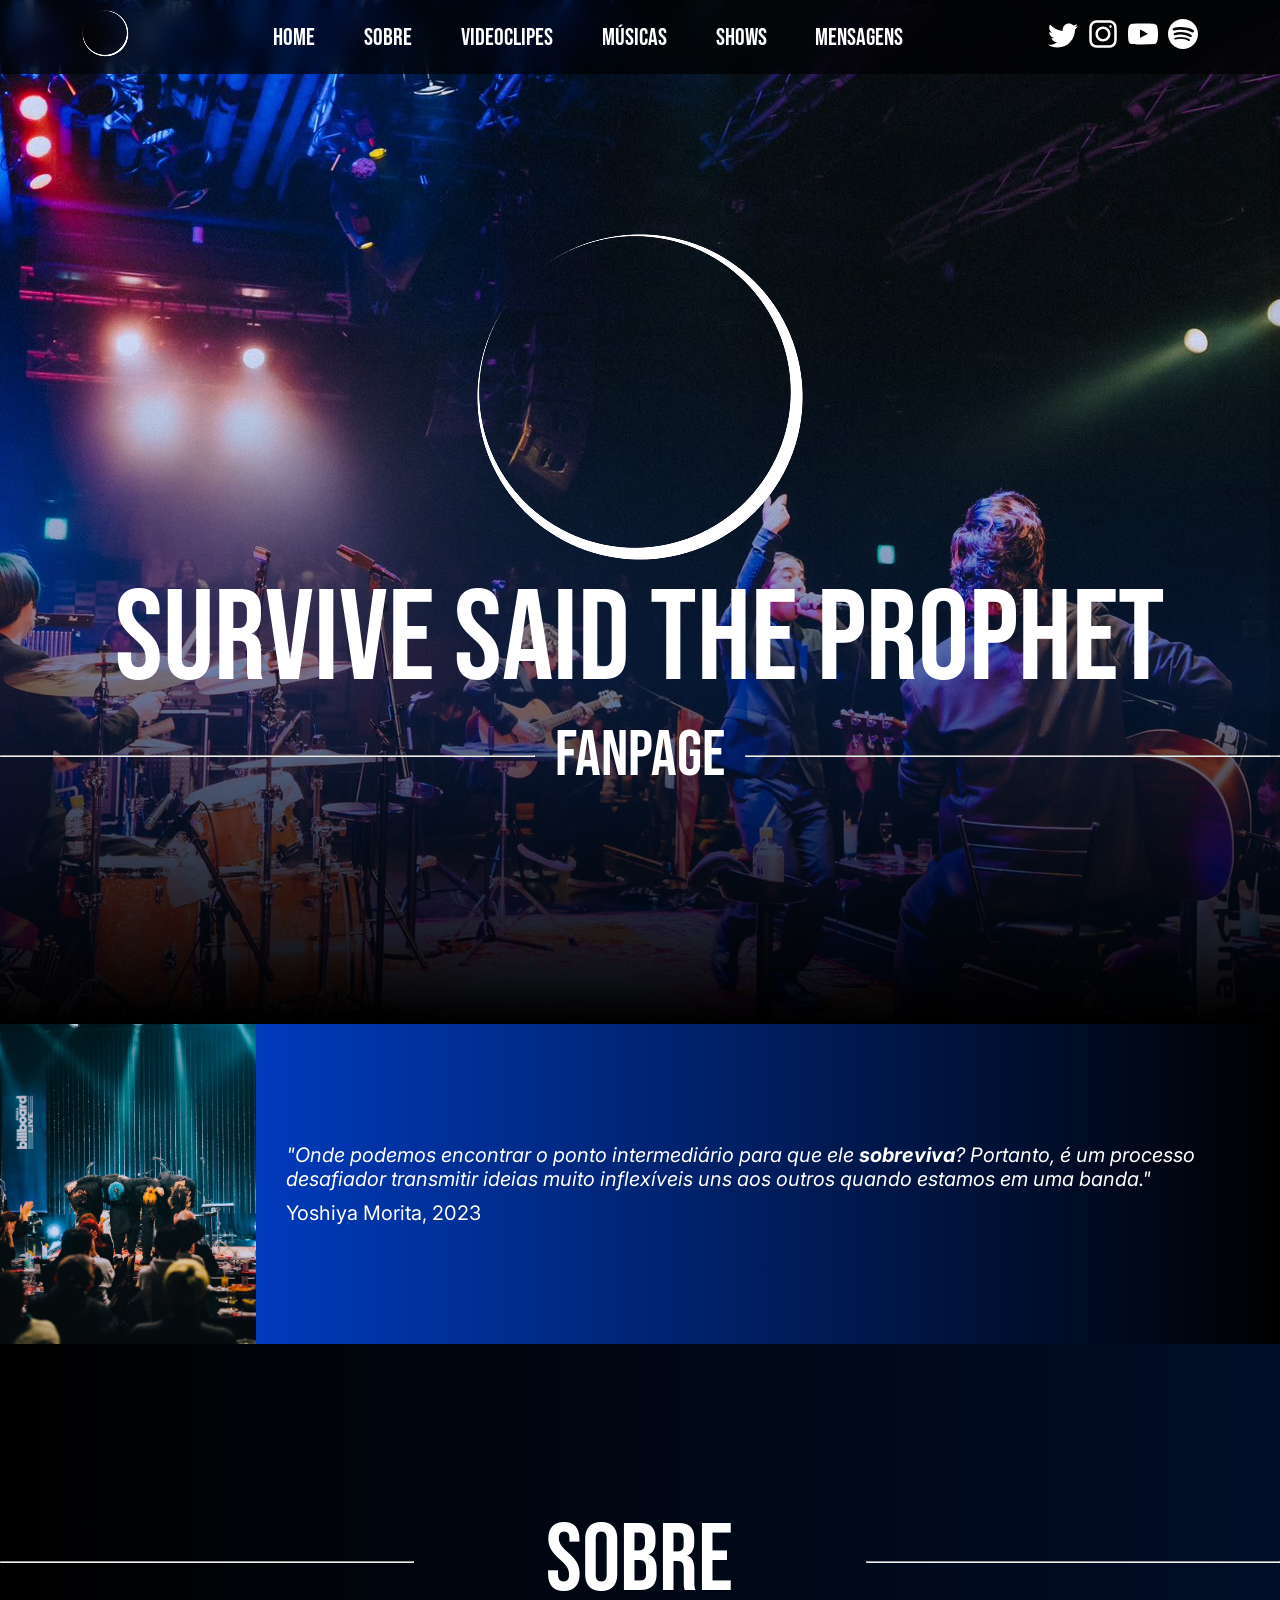
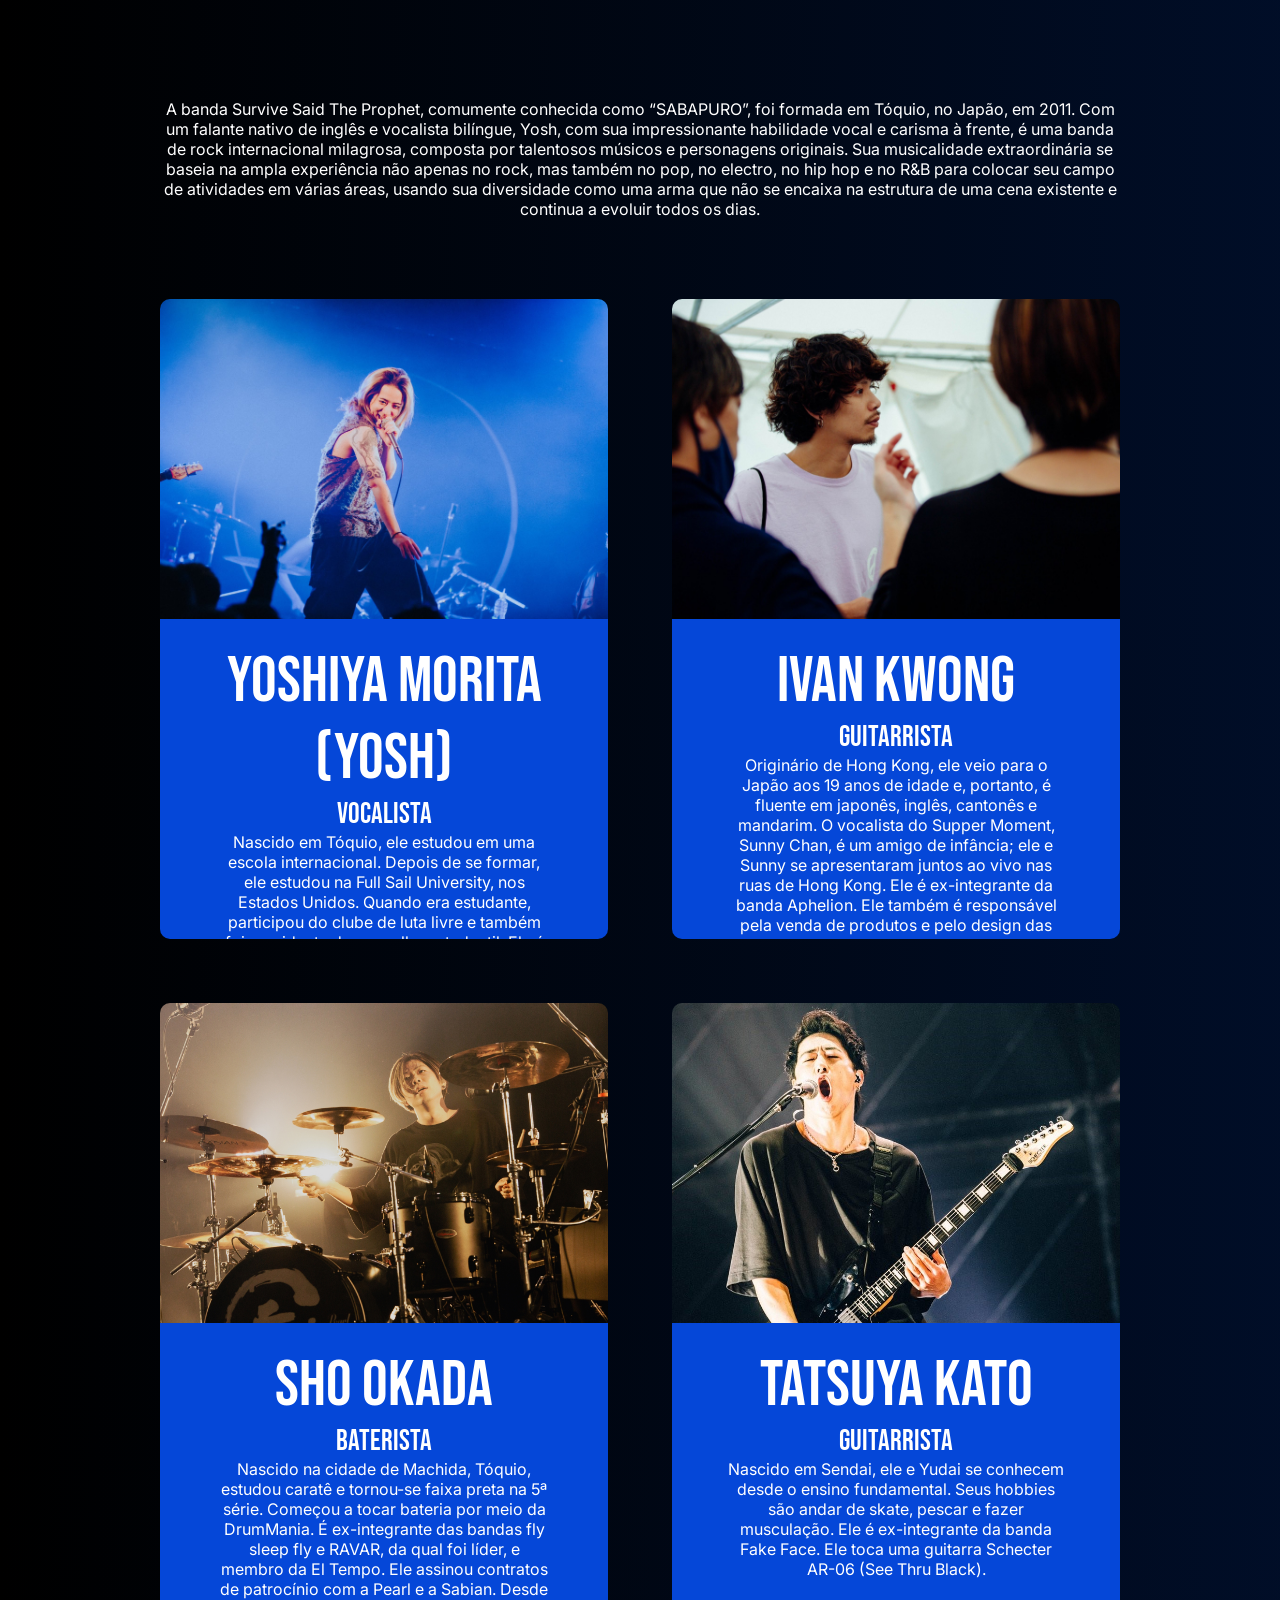
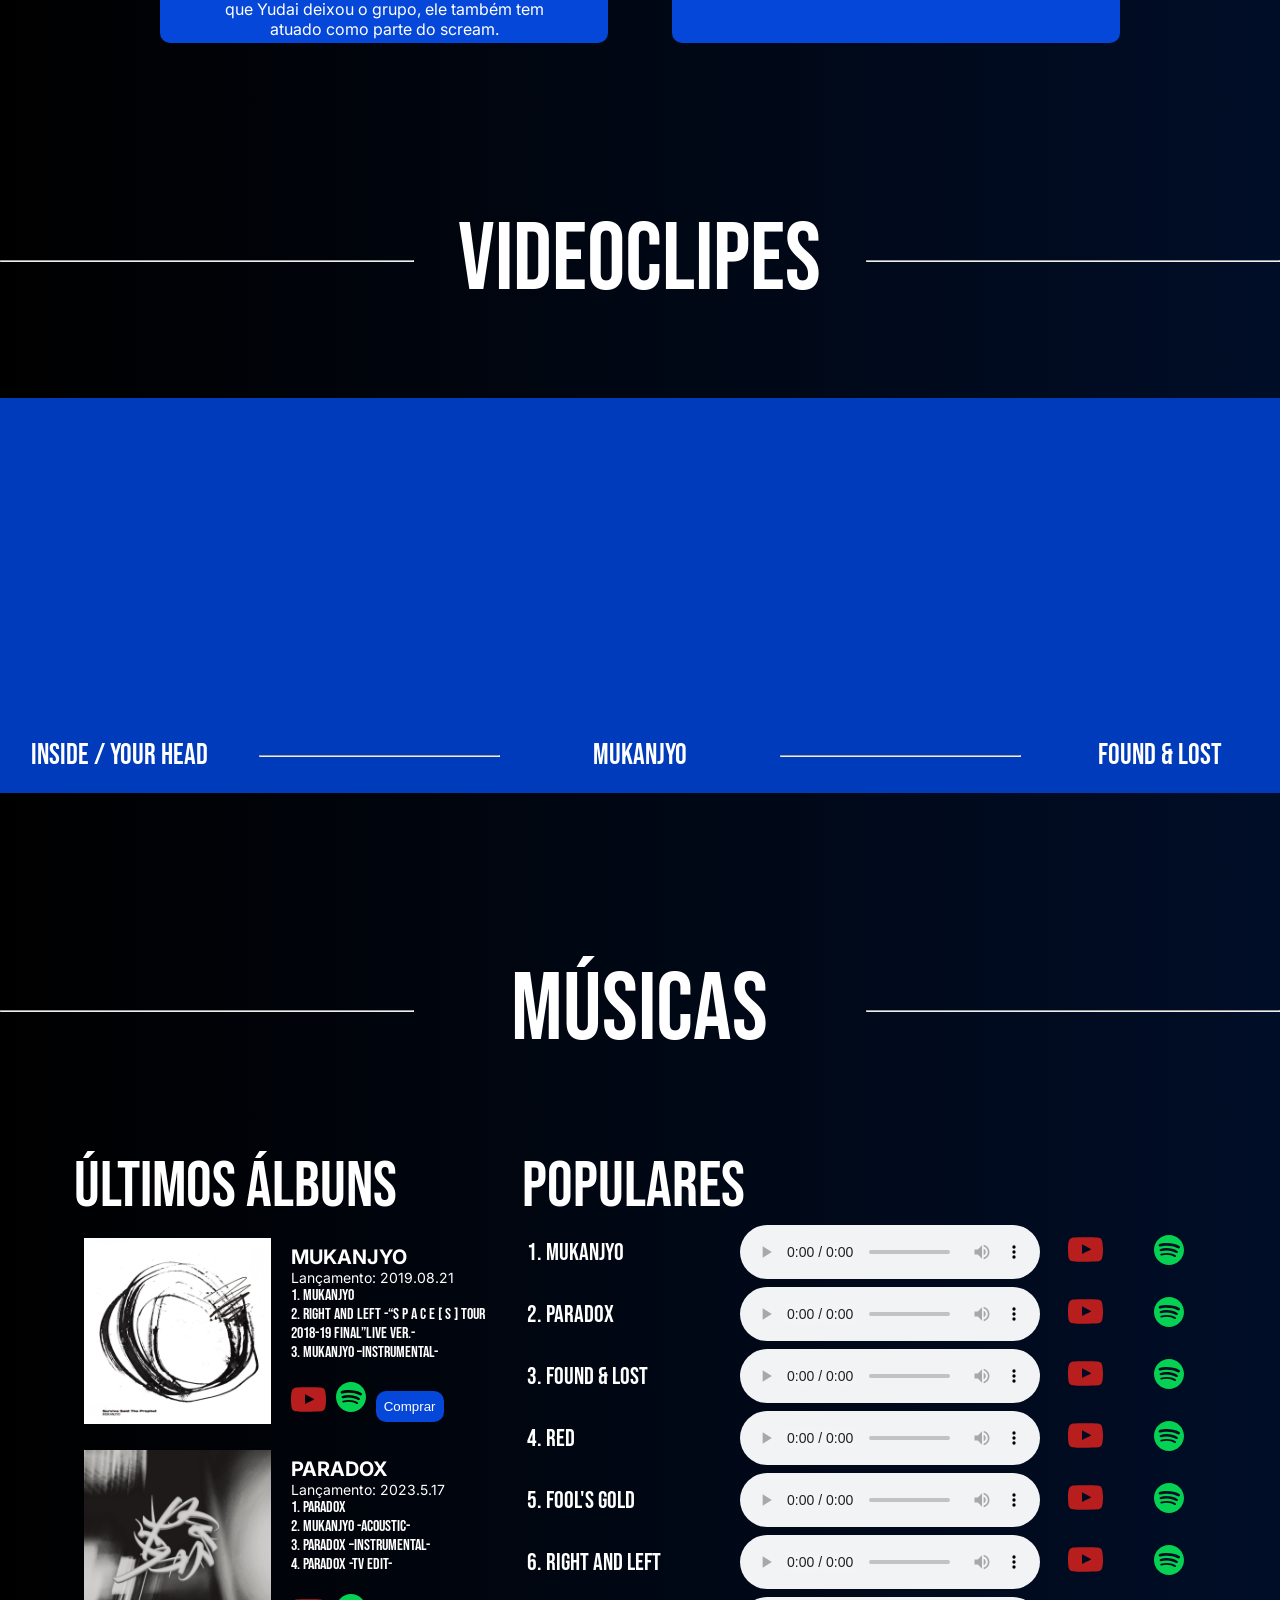
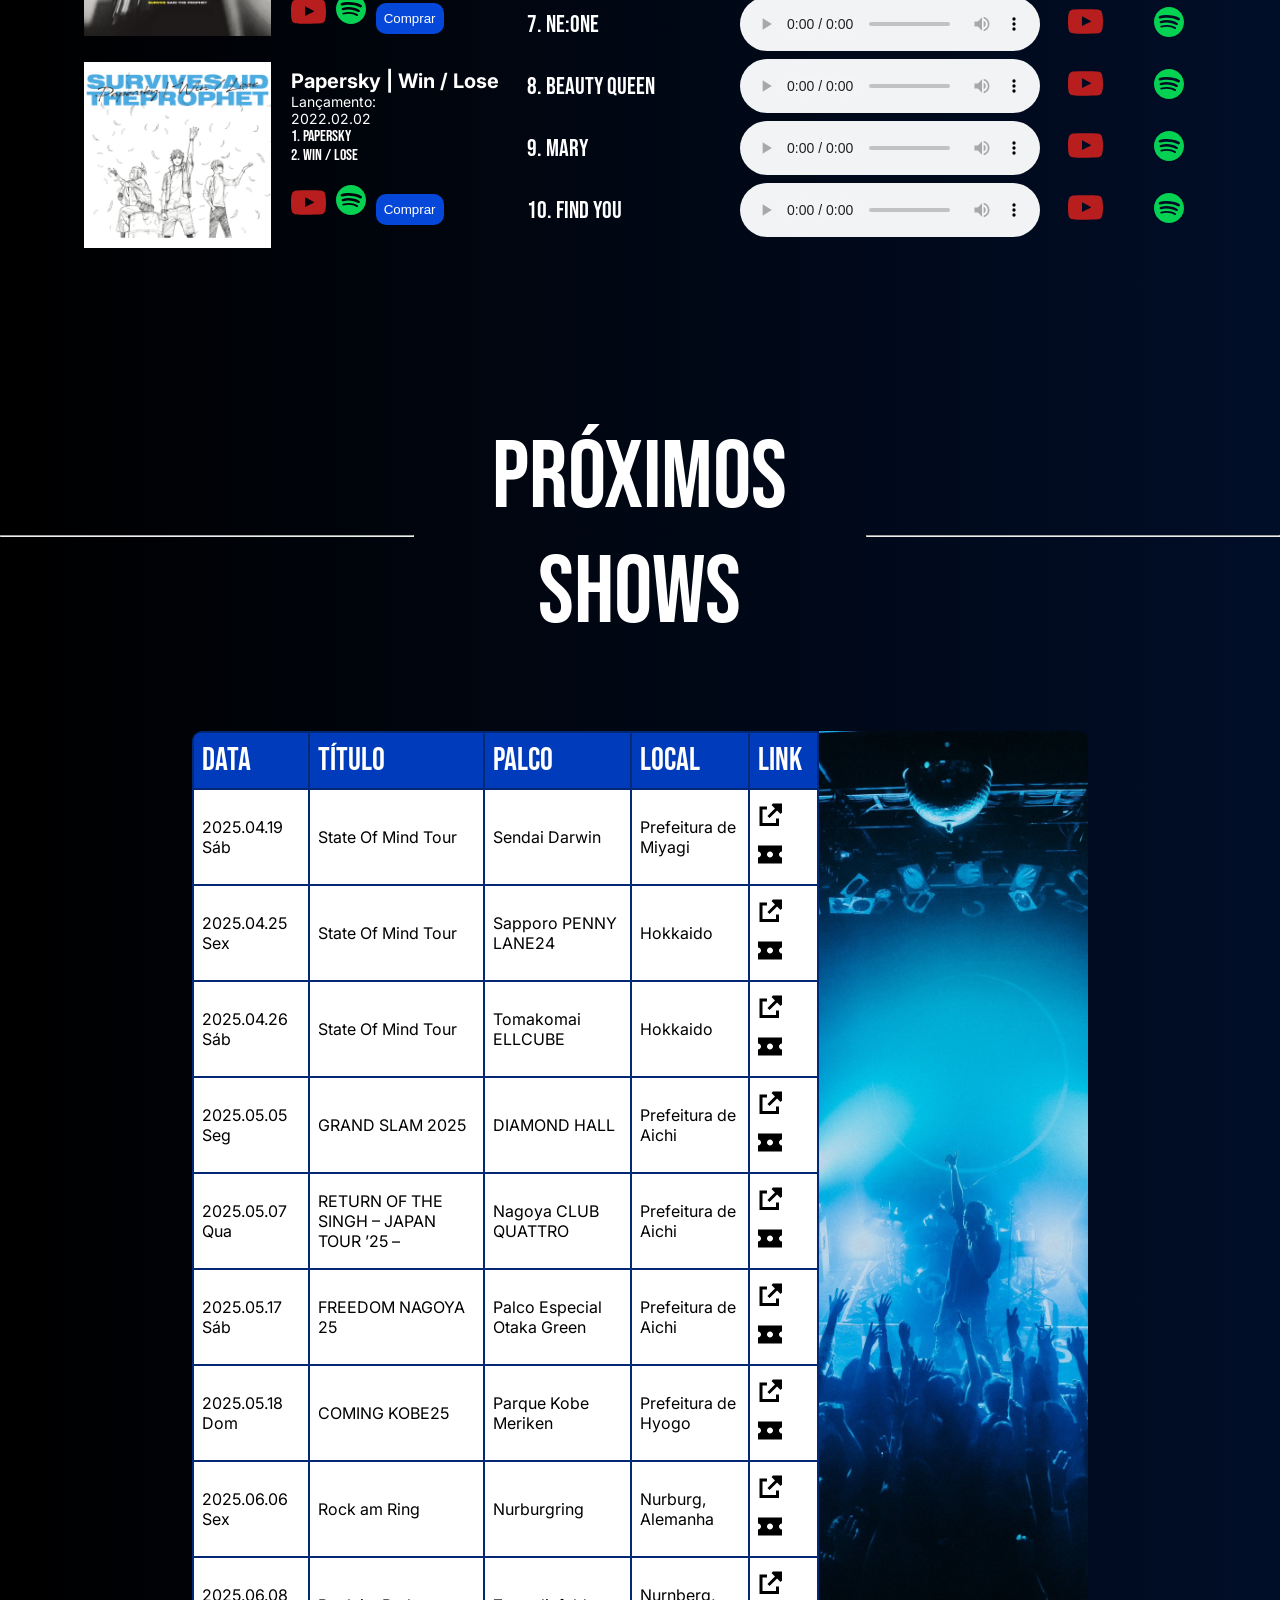
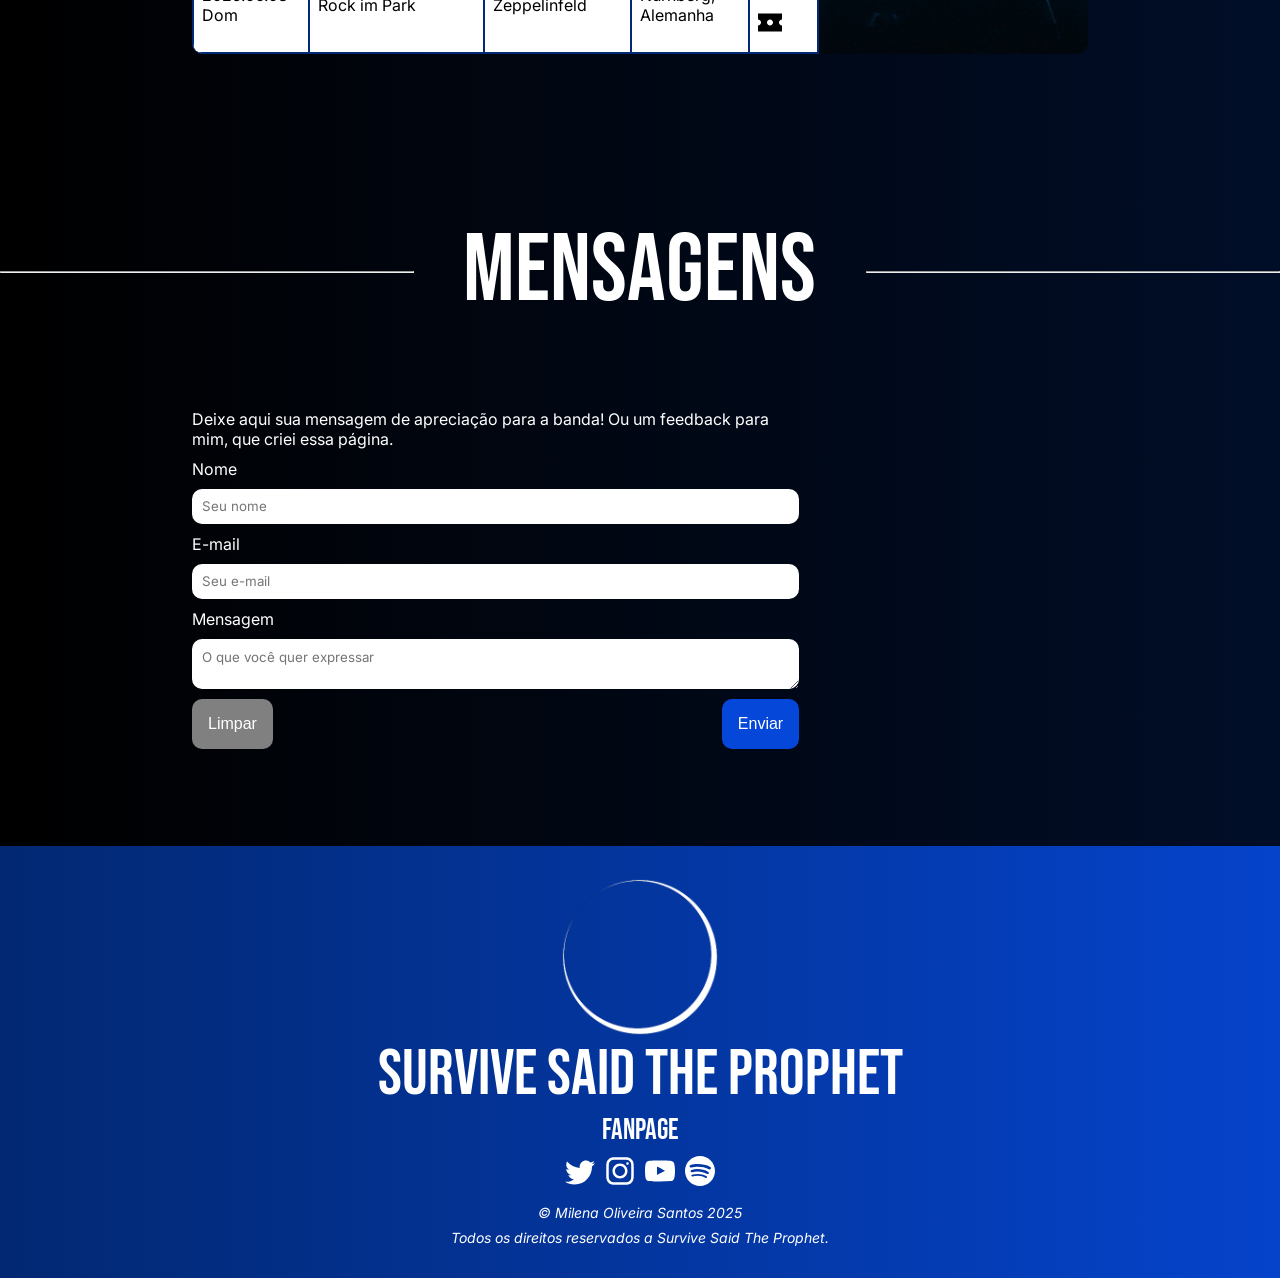
==== commit 1a62b8de: "Tornando código mais limpo" ====
--- a/index.html
+++ b/index.html
@@ -24,12 +24,11 @@
         xmlns:xlink="http://www.w3.org/1999/xlink">
 
         <symbol id="youtube" viewBox="0 -3 20 20">
-            <g id="Page-1" stroke="none" stroke-width="1" fill-rule="evenodd">
-                <g id="Dribbble-Light-Preview" transform="translate(-300.000000, -7442.000000)">
-                    <g id="icons" transform="translate(56.000000, 160.000000)">
+            <g stroke="none" stroke-width="1" fill-rule="evenodd">
+                <g transform="translate(-300.000000, -7442.000000)">
+                    <g transform="translate(56.000000, 160.000000)">
                         <path
-                            d="M251.988432,7291.58588 L251.988432,7285.97425 C253.980638,7286.91168 255.523602,7287.8172 257.348463,7288.79353 C255.843351,7289.62824 253.980638,7290.56468 251.988432,7291.58588 M263.090998,7283.18289 C262.747343,7282.73013 262.161634,7282.37809 261.538073,7282.26141 C259.705243,7281.91336 248.270974,7281.91237 246.439141,7282.26141 C245.939097,7282.35515 245.493839,7282.58153 245.111335,7282.93357 C243.49964,7284.42947 244.004664,7292.45151 244.393145,7293.75096 C244.556505,7294.31342 244.767679,7294.71931 245.033639,7294.98558 C245.376298,7295.33761 245.845463,7295.57995 246.384355,7295.68865 C247.893451,7296.0008 255.668037,7296.17532 261.506198,7295.73552 C262.044094,7295.64178 262.520231,7295.39147 262.895762,7295.02447 C264.385932,7293.53455 264.28433,7285.06174 263.090998,7283.18289"
-                            id="youtube-[#168]">
+                            d="M251.988432,7291.58588 L251.988432,7285.97425 C253.980638,7286.91168 255.523602,7287.8172 257.348463,7288.79353 C255.843351,7289.62824 253.980638,7290.56468 251.988432,7291.58588 M263.090998,7283.18289 C262.747343,7282.73013 262.161634,7282.37809 261.538073,7282.26141 C259.705243,7281.91336 248.270974,7281.91237 246.439141,7282.26141 C245.939097,7282.35515 245.493839,7282.58153 245.111335,7282.93357 C243.49964,7284.42947 244.004664,7292.45151 244.393145,7293.75096 C244.556505,7294.31342 244.767679,7294.71931 245.033639,7294.98558 C245.376298,7295.33761 245.845463,7295.57995 246.384355,7295.68865 C247.893451,7296.0008 255.668037,7296.17532 261.506198,7295.73552 C262.044094,7295.64178 262.520231,7295.39147 262.895762,7295.02447 C264.385932,7293.53455 264.28433,7285.06174 263.090998,7283.18289">
                         </path>
                     </g>
                 </g>
@@ -37,46 +36,41 @@
         </symbol>
 
         <symbol id="link" viewBox="0 -3 20 20">
-            <path d="M10 0L9 1L11.2929 3.29289L6.2929 8.29289L7.70711 9.70711L12.7071 4.7071L15 7L16 6V0H10Z"
-             />
+            <path d="M10 0L9 1L11.2929 3.29289L6.2929 8.29289L7.70711 9.70711L12.7071 4.7071L15 7L16 6V0H10Z" />
             <path d="M1 2H6V4H3V13H12V10H14V15H1V2Z" />
         </symbol>
 
         <symbol id="instagram" viewBox="0 0 24 24">
             <path fill-rule="evenodd" clip-rule="evenodd"
-                d="M12 18C15.3137 18 18 15.3137 18 12C18 8.68629 15.3137 6 12 6C8.68629 6 6 8.68629 6 12C6 15.3137 8.68629 18 12 18ZM12 16C14.2091 16 16 14.2091 16 12C16 9.79086 14.2091 8 12 8C9.79086 8 8 9.79086 8 12C8 14.2091 9.79086 16 12 16Z"
-                 />
+                d="M12 18C15.3137 18 18 15.3137 18 12C18 8.68629 15.3137 6 12 6C8.68629 6 6 8.68629 6 12C6 15.3137 8.68629 18 12 18ZM12 16C14.2091 16 16 14.2091 16 12C16 9.79086 14.2091 8 12 8C9.79086 8 8 9.79086 8 12C8 14.2091 9.79086 16 12 16Z" />
             <path
-                d="M18 5C17.4477 5 17 5.44772 17 6C17 6.55228 17.4477 7 18 7C18.5523 7 19 6.55228 19 6C19 5.44772 18.5523 5 18 5Z"
-                 />
+                d="M18 5C17.4477 5 17 5.44772 17 6C17 6.55228 17.4477 7 18 7C18.5523 7 19 6.55228 19 6C19 5.44772 18.5523 5 18 5Z" />
             <path fill-rule="evenodd" clip-rule="evenodd"
-                d="M1.65396 4.27606C1 5.55953 1 7.23969 1 10.6V13.4C1 16.7603 1 18.4405 1.65396 19.7239C2.2292 20.8529 3.14708 21.7708 4.27606 22.346C5.55953 23 7.23969 23 10.6 23H13.4C16.7603 23 18.4405 23 19.7239 22.346C20.8529 21.7708 21.7708 20.8529 22.346 19.7239C23 18.4405 23 16.7603 23 13.4V10.6C23 7.23969 23 5.55953 22.346 4.27606C21.7708 3.14708 20.8529 2.2292 19.7239 1.65396C18.4405 1 16.7603 1 13.4 1H10.6C7.23969 1 5.55953 1 4.27606 1.65396C3.14708 2.2292 2.2292 3.14708 1.65396 4.27606ZM13.4 3H10.6C8.88684 3 7.72225 3.00156 6.82208 3.0751C5.94524 3.14674 5.49684 3.27659 5.18404 3.43597C4.43139 3.81947 3.81947 4.43139 3.43597 5.18404C3.27659 5.49684 3.14674 5.94524 3.0751 6.82208C3.00156 7.72225 3 8.88684 3 10.6V13.4C3 15.1132 3.00156 16.2777 3.0751 17.1779C3.14674 18.0548 3.27659 18.5032 3.43597 18.816C3.81947 19.5686 4.43139 20.1805 5.18404 20.564C5.49684 20.7234 5.94524 20.8533 6.82208 20.9249C7.72225 20.9984 8.88684 21 10.6 21H13.4C15.1132 21 16.2777 20.9984 17.1779 20.9249C18.0548 20.8533 18.5032 20.7234 18.816 20.564C19.5686 20.1805 20.1805 19.5686 20.564 18.816C20.7234 18.5032 20.8533 18.0548 20.9249 17.1779C20.9984 16.2777 21 15.1132 21 13.4V10.6C21 8.88684 20.9984 7.72225 20.9249 6.82208C20.8533 5.94524 20.7234 5.49684 20.564 5.18404C20.1805 4.43139 19.5686 3.81947 18.816 3.43597C18.5032 3.27659 18.0548 3.14674 17.1779 3.0751C16.2777 3.00156 15.1132 3 13.4 3Z"
-                 />
+                d="M1.65396 4.27606C1 5.55953 1 7.23969 1 10.6V13.4C1 16.7603 1 18.4405 1.65396 19.7239C2.2292 20.8529 3.14708 21.7708 4.27606 22.346C5.55953 23 7.23969 23 10.6 23H13.4C16.7603 23 18.4405 23 19.7239 22.346C20.8529 21.7708 21.7708 20.8529 22.346 19.7239C23 18.4405 23 16.7603 23 13.4V10.6C23 7.23969 23 5.55953 22.346 4.27606C21.7708 3.14708 20.8529 2.2292 19.7239 1.65396C18.4405 1 16.7603 1 13.4 1H10.6C7.23969 1 5.55953 1 4.27606 1.65396C3.14708 2.2292 2.2292 3.14708 1.65396 4.27606ZM13.4 3H10.6C8.88684 3 7.72225 3.00156 6.82208 3.0751C5.94524 3.14674 5.49684 3.27659 5.18404 3.43597C4.43139 3.81947 3.81947 4.43139 3.43597 5.18404C3.27659 5.49684 3.14674 5.94524 3.0751 6.82208C3.00156 7.72225 3 8.88684 3 10.6V13.4C3 15.1132 3.00156 16.2777 3.0751 17.1779C3.14674 18.0548 3.27659 18.5032 3.43597 18.816C3.81947 19.5686 4.43139 20.1805 5.18404 20.564C5.49684 20.7234 5.94524 20.8533 6.82208 20.9249C7.72225 20.9984 8.88684 21 10.6 21H13.4C15.1132 21 16.2777 20.9984 17.1779 20.9249C18.0548 20.8533 18.5032 20.7234 18.816 20.564C19.5686 20.1805 20.1805 19.5686 20.564 18.816C20.7234 18.5032 20.8533 18.0548 20.9249 17.1779C20.9984 16.2777 21 15.1132 21 13.4V10.6C21 8.88684 20.9984 7.72225 20.9249 6.82208C20.8533 5.94524 20.7234 5.49684 20.564 5.18404C20.1805 4.43139 19.5686 3.81947 18.816 3.43597C18.5032 3.27659 18.0548 3.14674 17.1779 3.0751C16.2777 3.00156 15.1132 3 13.4 3Z" />
         </symbol>
 
-        <symbol id="spotify"viewBox="84 7319 20 20">
-            
-                        <path
-                            d="M99.915,7327.865 C96.692,7325.951 91.375,7325.775 88.297,7326.709 C87.803,7326.858 87.281,7326.58 87.131,7326.085 C86.981,7325.591 87.26,7325.069 87.754,7324.919 C91.287,7323.846 97.159,7324.053 100.87,7326.256 C101.314,7326.52 101.46,7327.094 101.196,7327.538 C100.934,7327.982 100.358,7328.129 99.915,7327.865 L99.915,7327.865 Z M99.81,7330.7 C99.584,7331.067 99.104,7331.182 98.737,7330.957 C96.05,7329.305 91.952,7328.827 88.773,7329.792 C88.36,7329.916 87.925,7329.684 87.8,7329.272 C87.676,7328.86 87.908,7328.425 88.32,7328.3 C91.951,7327.198 96.466,7327.732 99.553,7329.629 C99.92,7329.854 100.035,7330.334 99.81,7330.7 L99.81,7330.7 Z M98.586,7333.423 C98.406,7333.717 98.023,7333.81 97.729,7333.63 C95.381,7332.195 92.425,7331.871 88.944,7332.666 C88.609,7332.743 88.274,7332.533 88.198,7332.197 C88.121,7331.862 88.33,7331.528 88.667,7331.451 C92.476,7330.58 95.743,7330.955 98.379,7332.566 C98.673,7332.746 98.766,7333.129 98.586,7333.423 L98.586,7333.423 Z M94,7319 C88.477,7319 84,7323.477 84,7329 C84,7334.523 88.477,7339 94,7339 C99.523,7339 104,7334.523 104,7329 C104,7323.478 99.523,7319.001 94,7319.001 L94,7319 Z"
-                            id="spotify-[#162]">
-
-                        </path>
-                    
+        <symbol id="spotify" viewBox="84 7319 20 20">
+
+            <path
+                d="M99.915,7327.865 C96.692,7325.951 91.375,7325.775 88.297,7326.709 C87.803,7326.858 87.281,7326.58 87.131,7326.085 C86.981,7325.591 87.26,7325.069 87.754,7324.919 C91.287,7323.846 97.159,7324.053 100.87,7326.256 C101.314,7326.52 101.46,7327.094 101.196,7327.538 C100.934,7327.982 100.358,7328.129 99.915,7327.865 L99.915,7327.865 Z M99.81,7330.7 C99.584,7331.067 99.104,7331.182 98.737,7330.957 C96.05,7329.305 91.952,7328.827 88.773,7329.792 C88.36,7329.916 87.925,7329.684 87.8,7329.272 C87.676,7328.86 87.908,7328.425 88.32,7328.3 C91.951,7327.198 96.466,7327.732 99.553,7329.629 C99.92,7329.854 100.035,7330.334 99.81,7330.7 L99.81,7330.7 Z M98.586,7333.423 C98.406,7333.717 98.023,7333.81 97.729,7333.63 C95.381,7332.195 92.425,7331.871 88.944,7332.666 C88.609,7332.743 88.274,7332.533 88.198,7332.197 C88.121,7331.862 88.33,7331.528 88.667,7331.451 C92.476,7330.58 95.743,7330.955 98.379,7332.566 C98.673,7332.746 98.766,7333.129 98.586,7333.423 L98.586,7333.423 Z M94,7319 C88.477,7319 84,7323.477 84,7329 C84,7334.523 88.477,7339 94,7339 C99.523,7339 104,7334.523 104,7329 C104,7323.478 99.523,7319.001 94,7319.001 L94,7319 Z"
+                >
+
+            </path>
+
         </symbol>
 
         <symbol id="ticket" viewBox="0 -3 20 20">
             <path fill-rule="evenodd" clip-rule="evenodd"
-                d="M16 2H0V6C1.10457 6 2 6.89543 2 8C2 9.10457 1.10457 10 0 10V14H16V10C14.8954 10 14 9.10457 14 8C14 6.89543 14.8954 6 16 6V2ZM8 10C9.10457 10 10 9.10457 10 8C10 6.89543 9.10457 6 8 6C6.89543 6 6 6.89543 6 8C6 9.10457 6.89543 10 8 10Z"
-             />
+                d="M16 2H0V6C1.10457 6 2 6.89543 2 8C2 9.10457 1.10457 10 0 10V14H16V10C14.8954 10 14 9.10457 14 8C14 6.89543 14.8954 6 16 6V2ZM8 10C9.10457 10 10 9.10457 10 8C10 6.89543 9.10457 6 8 6C6.89543 6 6 6.89543 6 8C6 9.10457 6.89543 10 8 10Z" />
         </symbol>
 
         <symbol id="twitter" viewBox="0 -3 20 20">
-            <g id="Page-1" stroke="none" stroke-width="1" fill-rule="evenodd">
-                <g id="Dribbble-Light-Preview" transform="translate(-60.000000, -7521.000000)">
-                    <g id="icons" transform="translate(56.000000, 160.000000)">
+            <g stroke="none" stroke-width="1" fill-rule="evenodd">
+                <g transform="translate(-60.000000, -7521.000000)">
+                    <g transform="translate(56.000000, 160.000000)">
                         <path
                             d="M10.29,7377 C17.837,7377 21.965,7370.84365 21.965,7365.50546 C21.965,7365.33021 21.965,7365.15595 21.953,7364.98267 C22.756,7364.41163 23.449,7363.70276 24,7362.8915 C23.252,7363.21837 22.457,7363.433 21.644,7363.52751 C22.5,7363.02244 23.141,7362.2289 23.448,7361.2926 C22.642,7361.76321 21.761,7362.095 20.842,7362.27321 C19.288,7360.64674 16.689,7360.56798 15.036,7362.09796 C13.971,7363.08447 13.518,7364.55538 13.849,7365.95835 C10.55,7365.79492 7.476,7364.261 5.392,7361.73762 C4.303,7363.58363 4.86,7365.94457 6.663,7367.12996 C6.01,7367.11125 5.371,7366.93797 4.8,7366.62489 L4.8,7366.67608 C4.801,7368.5989 6.178,7370.2549 8.092,7370.63591 C7.488,7370.79836 6.854,7370.82199 6.24,7370.70483 C6.777,7372.35099 8.318,7373.47829 10.073,7373.51078 C8.62,7374.63513 6.825,7375.24554 4.977,7375.24358 C4.651,7375.24259 4.325,7375.22388 4,7375.18549 C5.877,7376.37088 8.06,7377 10.29,7376.99705"
-                            id="twitter-[#154]">
+                            >
 
                         </path>
                     </g>
@@ -125,7 +119,7 @@
                 </a>
                 <a href="https://open.spotify.com/intl-pt/artist/7zyObVag8rUjItn71SkIrh?si=hjtnUEZfTFW8lbWf81njlQ"
                     target="_blank">
-                <svg class="icon">
+                    <svg class="icon">
                         <use xlink:href="#spotify"></use>
                     </svg>
                 </a>
@@ -144,19 +138,27 @@
                 <li><a href="#shows">Shows</a></li>
                 <li><a href="#msg">Mensagens</a></li>
                 <li class="socialmedia">
-                    <a href="https://x.com/SSTPofficial" target="_blank"><svg class="icon">
-                        <use xlink:href="#twitter"></use>
-                    </svg></a>
-                    <a href="https://www.instagram.com/survivesaidtheprophet/" target="_blank"><svg class="icon">
-                        <use xlink:href="#instagram"></use>
-                    </svg></a>
-                    <a href="https://www.youtube.com/user/SSTPOFFICIAL" target="_blank"><svg class="icon">
-                        <use xlink:href="#youtube"></use>
-                    </svg></a>
+                    <a href="https://x.com/SSTPofficial" target="_blank">
+                        <svg class="icon">
+                            <use xlink:href="#twitter"></use>
+                        </svg>
+                    </a>
+                    <a href="https://www.instagram.com/survivesaidtheprophet/" target="_blank">
+                        <svg class="icon">
+                            <use xlink:href="#instagram"></use>
+                        </svg>
+                    </a>
+                    <a href="https://www.youtube.com/user/SSTPOFFICIAL" target="_blank">
+                        <svg class="icon">
+                            <use xlink:href="#youtube"></use>
+                        </svg>
+                    </a>
                     <a href="https://open.spotify.com/intl-pt/artist/7zyObVag8rUjItn71SkIrh?si=hjtnUEZfTFW8lbWf81njlQ"
-                        target="_blank"><svg class="icon">
-                        <use xlink:href="#spotify"></use>
-                    </svg></i></a>
+                        target="_blank">
+                        <svg class="icon">
+                            <use xlink:href="#spotify"></use>
+                        </svg>
+                    </a>
                 </li>
             </ul>
         </nav>
@@ -342,14 +344,19 @@
                                         </ol>
                                     </div>
                                     <div class="albumbotoes">
-                                        <a href=""><svg class="icon fa-youtube-play">
-                        <use xlink:href="#youtube"></use>
-                    </svg></a>
-                                        <a href=""><svg class="icon fa-spotify">
-                        <use xlink:href="#spotify"></use>
-                    </svg></a>
-                                        <a href="https://tower.jp/item/4925147"
-                                            target="_blank"><button>Comprar</button></a>
+                                        <a href="">
+                                            <svg class="icon fa-youtube-play">
+                                                <use xlink:href="#youtube"></use>
+                                            </svg>
+                                        </a>
+                                        <a href="">
+                                            <svg class="icon fa-spotify">
+                                                <use xlink:href="#spotify"></use>
+                                            </svg>
+                                        </a>
+                                        <a href="https://tower.jp/item/4925147" target="_blank">
+                                            <button>Comprar</button>
+                                        </a>
                                     </div>
                                 </div>
                             </div>
@@ -370,14 +377,19 @@
                                         </ol>
                                     </div>
                                     <div class="albumbotoes">
-                                        <a href=""><svg class="icon fa-youtube-play">
-                        <use xlink:href="#youtube"></use>
-                    </svg></i></a>
-                                        <a href=""><svg class="icon fa-spotify">
-                        <use xlink:href="#spotify"></use>
-                    </svg></i></a>
-                                        <a href="https://www.cdjapan.co.jp/product/SRCL-12477"
-                                            target="_blank"><button>Comprar</button></a>
+                                        <a href="">
+                                            <svg class="icon fa-youtube-play">
+                                                <use xlink:href="#youtube"></use>
+                                            </svg>
+                                        </a>
+                                        <a href="">
+                                            <svg class="icon fa-spotify">
+                                                <use xlink:href="#spotify"></use>
+                                            </svg>
+                                        </a>
+                                        <a href="https://www.cdjapan.co.jp/product/SRCL-12477" target="_blank">
+                                            <button>Comprar</button>
+                                        </a>
                                     </div>
                                 </div>
                             </div>
@@ -396,14 +408,19 @@
                                         </ol>
                                     </div>
                                     <div class="albumbotoes">
-                                        <a href=""><svg class="icon fa-youtube-play">
-                        <use xlink:href="#youtube"></use>
-                    </svg></i></a>
-                                        <a href=""><svg class="icon fa-spotify">
-                        <use xlink:href="#spotify"></use>
-                    </svg></i></a>
-                                        <a href="https://tower.jp/item/5286407"
-                                            target="_blank"><button>Comprar</button></a>
+                                        <a href="">
+                                            <svg class="icon fa-youtube-play">
+                                                <use xlink:href="#youtube"></use>
+                                            </svg>
+                                        </a>
+                                        <a href="">
+                                            <svg class="icon fa-spotify">
+                                                <use xlink:href="#spotify"></use>
+                                            </svg>
+                                        </a>
+                                        <a href="https://tower.jp/item/5286407" target="_blank">
+                                            <button>Comprar</button>
+                                        </a>
                                     </div>
                                 </div>
                             </div>
@@ -417,49 +434,65 @@
                             <div class="audiomusica">
                                 <audio src="audio/mukanjyo.mp3" controls></audio>
                             </div>
-                            <a href="https://youtu.be/5DjFpPSuGR0?si=DpcxHauO88dLpQtG" target="_blank"><svg class="icon fa-youtube-play">
-                        <use xlink:href="#youtube"></use>
-                    </svg></a></td>
+                            <a href="https://youtu.be/5DjFpPSuGR0?si=DpcxHauO88dLpQtG" target="_blank">
+                                <svg class="icon fa-youtube-play">
+                                    <use xlink:href="#youtube"></use>
+                                </svg>
+                            </a>
                             <a href="https://open.spotify.com/intl-pt/track/4MTgIH5OZQHAbdBWgbKSAb?si=0a6eb4cf8771485e"
-                                target="_blank"><svg class="icon fa-spotify">
-                        <use xlink:href="#spotify"></use>
-                    </svg></i></a></td>
+                                target="_blank">
+                                <svg class="icon fa-spotify">
+                                    <use xlink:href="#spotify"></use>
+                                </svg>
+                            </a>
 
                             <p>2. PARADOX</p>
                             <div class="audiomusica">
                                 <audio src="audio/paradox.mp3" controls></audio>
                             </div>
-                            <a href="https://youtu.be/qiPosEYvGzc?si=paB6PRHZHmnYyMO6" target="_blank"><svg class="icon fa-youtube-play">
-                        <use xlink:href="#youtube"></use>
-                    </svg></a>
+                            <a href="https://youtu.be/qiPosEYvGzc?si=paB6PRHZHmnYyMO6" target="_blank">
+                                <svg class="icon fa-youtube-play">
+                                    <use xlink:href="#youtube"></use>
+                                </svg>
+                            </a>
                             <a href="https://open.spotify.com/intl-pt/track/6A7sTvj68RJAVgTduJEQnA?si=48633e173d244a02"
-                                target="_blank"><svg class="icon fa-spotify">
-                        <use xlink:href="#spotify"></use>
-                    </svg></a>
+                                target="_blank">
+                                <svg class="icon fa-spotify">
+                                    <use xlink:href="#spotify"></use>
+                                </svg>
+                            </a>
 
                             <p>3. FOUND & LOST</p>
                             <div class="audiomusica">
                                 <audio src="audio/foundlost.mp3" controls></audio>
                             </div>
-                            <a href="https://youtu.be/VrOOigt76K0?si=9RvzEB3RkAMQtGZy" target="_blank"><svg class="icon fa-youtube-play">
-                        <use xlink:href="#youtube"></use>
-                    </svg></a>
+                            <a href="https://youtu.be/VrOOigt76K0?si=9RvzEB3RkAMQtGZy" target="_blank">
+                                <svg class="icon fa-youtube-play">
+                                    <use xlink:href="#youtube"></use>
+                                </svg>
+                            </a>
                             <a href="https://open.spotify.com/intl-pt/track/6euwgOanJOzsBeZUDTbx29?si=1e8c0f69f1474ebc"
-                                target="_blank"><svg class="icon fa-spotify">
-                        <use xlink:href="#spotify"></use>
-                    </svg></a>
+                                target="_blank">
+                                <svg class="icon fa-spotify">
+                                    <use xlink:href="#spotify"></use>
+                                </svg>
+                            </a>
 
                             <p>4. RED</p>
                             <div class="audiomusica">
                                 <audio src="audio/red.mp3" controls></audio>
                             </div>
-                            <a href="https://youtu.be/4-wbmzQUsZc?si=otDVzgFNcsxwclul" target="_blank"><svg class="icon fa-youtube-play">
-                        <use xlink:href="#youtube"></use>
-                    </svg></a>
+                            <a href="https://youtu.be/4-wbmzQUsZc?si=otDVzgFNcsxwclul" target="_blank">
+                                <svg class="icon fa-youtube-play">
+                                    <use xlink:href="#youtube"></use>
+                                </svg>
+                            </a>
                             <a href="https://open.spotify.com/intl-pt/track/5pz5S3ZqMPnd8or4IGUVho?si=79583810bb45467b"
-                                target="_blank"><svg class="icon fa-spotify">
-                        <use xlink:href="#spotify"></use>
-                    </svg></a>
+                                target="_blank">
+                                <svg class="icon fa-spotify">
+                                    <use xlink:href="#spotify"></use>
+                                </svg>
+                            </a>
 
                             <p>5. FOOL'S GOLD</p>
 
@@ -467,13 +500,17 @@
                                 <audio src="audio/foolsgold.mp3" controls></audio>
                             </div>
 
-                            <a href="https://youtu.be/TG8LbM01pq0?si=Lfq030_c4NfG4nz_" target="_blank"><svg class="icon fa-youtube-play">
-                        <use xlink:href="#youtube"></use>
-                    </svg></a>
+                            <a href="https://youtu.be/TG8LbM01pq0?si=Lfq030_c4NfG4nz_" target="_blank">
+                                <svg class="icon fa-youtube-play">
+                                    <use xlink:href="#youtube"></use>
+                                </svg>
+                            </a>
                             <a href="https://open.spotify.com/intl-pt/track/0IxmOlsU0KpKNQppxOp27W?si=713561c4ed78494c"
-                                target="_blank"><svg class="icon fa-spotify">
-                        <use xlink:href="#spotify"></use>
-                    </svg></a>
+                                target="_blank">
+                                <svg class="icon fa-spotify">
+                                    <use xlink:href="#spotify"></use>
+                                </svg>
+                            </a>
 
                             <p>6. RIGHT AND LEFT</p>
 
@@ -481,13 +518,17 @@
                                 <audio src="audio/rightandleft.mp3" controls></audio>
                             </div>
 
-                            <a href="https://youtu.be/_B6Pg5Ri7oQ?si=PdVe3AMEhNk1z90K" target="_blank"><svg class="icon fa-youtube-play">
-                        <use xlink:href="#youtube"></use>
-                    </svg></a>
+                            <a href="https://youtu.be/_B6Pg5Ri7oQ?si=PdVe3AMEhNk1z90K" target="_blank">
+                                <svg class="icon fa-youtube-play">
+                                    <use xlink:href="#youtube"></use>
+                                </svg>
+                            </a>
                             <a href="https://open.spotify.com/intl-pt/track/0EQPJsCSC0aTwExwbzLVde?si=59dcb8c8eb824fba"
-                                target="_blank"><svg class="icon fa-spotify">
-                        <use xlink:href="#spotify"></use>
-                    </svg></a>
+                                target="_blank">
+                                <svg class="icon fa-spotify">
+                                    <use xlink:href="#spotify"></use>
+                                </svg>
+                            </a>
 
                             <p>7. NE:ONE</p>
 
@@ -495,13 +536,17 @@
                                 <audio src="audio/neone.mp3" controls></audio>
                             </div>
 
-                            <a href="https://youtu.be/wvmF3mpbiU4?si=YrpRUEExpjoTvpNo" target="_blank"><svg class="icon fa-youtube-play">
-                        <use xlink:href="#youtube"></use>
-                    </svg></a>
+                            <a href="https://youtu.be/wvmF3mpbiU4?si=YrpRUEExpjoTvpNo" target="_blank">
+                                <svg class="icon fa-youtube-play">
+                                    <use xlink:href="#youtube"></use>
+                                </svg>
+                            </a>
                             <a href="https://open.spotify.com/intl-pt/track/0ztVNfGIcqDHjdirjwfgfS?si=16c282c4103e44ee"
-                                target="_blank"><svg class="icon fa-spotify">
-                        <use xlink:href="#spotify"></use>
-                    </svg></a>
+                                target="_blank">
+                                <svg class="icon fa-spotify">
+                                    <use xlink:href="#spotify"></use>
+                                </svg>
+                            </a>
 
                             <p>8. BEAUTY QUEEN</p>
 
@@ -509,13 +554,17 @@
                                 <audio src="audio/beautyqueen.mp3" controls></audio>
                             </div>
 
-                            <a href="https://youtu.be/pQoJgfPKCis?si=6NP7wn3HmnAD6HiX" target="_blank"><svg class="icon fa-youtube-play">
-                        <use xlink:href="#youtube"></use>
-                    </svg></a>
+                            <a href="https://youtu.be/pQoJgfPKCis?si=6NP7wn3HmnAD6HiX" target="_blank">
+                                <svg class="icon fa-youtube-play">
+                                    <use xlink:href="#youtube"></use>
+                                </svg>
+                            </a>
                             <a href="https://open.spotify.com/intl-pt/track/4yTOsn5kpUCiNf2c5aveeX?si=818cdf9dd8f74c0e"
-                                target="_blank"><svg class="icon fa-spotify">
-                        <use xlink:href="#spotify"></use>
-                    </svg></a>
+                                target="_blank">
+                                <svg class="icon fa-spotify">
+                                    <use xlink:href="#spotify"></use>
+                                </svg>
+                            </a>
 
                             <p>9. MARY</p>
 
@@ -523,13 +572,17 @@
                                 <audio src="audio/mary.mp3" controls></audio>
                             </div>
 
-                            <a href="https://youtu.be/Bt49cLLHVWE?si=gR_Fant5Yl3uLcSJ" target="_blank"><svg class="icon fa-youtube-play">
-                        <use xlink:href="#youtube"></use>
-                    </svg></a>
+                            <a href="https://youtu.be/Bt49cLLHVWE?si=gR_Fant5Yl3uLcSJ" target="_blank">
+                                <svg class="icon fa-youtube-play">
+                                    <use xlink:href="#youtube"></use>
+                                </svg>
+                            </a>
                             <a href="https://open.spotify.com/intl-pt/track/69D1sD80BMNpzCcEheVdmR?si=5427e284f7364485"
-                                target="_blank"><svg class="icon fa-spotify">
-                        <use xlink:href="#spotify"></use>
-                    </svg></a>
+                                target="_blank">
+                                <svg class="icon fa-spotify">
+                                    <use xlink:href="#spotify"></use>
+                                </svg>
+                            </a>
 
                             <p>10. FIND YOU</p>
 
@@ -537,13 +590,17 @@
                                 <audio src="audio/findyou.mp3" controls></audio>
                             </div>
 
-                            <a href="https://youtu.be/hh41zItumK0?si=RAIsILNzuqjgCQSD" target="_blank"><svg class="icon fa-youtube-play">
-                        <use xlink:href="#youtube"></use>
-                    </svg></a>
+                            <a href="https://youtu.be/hh41zItumK0?si=RAIsILNzuqjgCQSD" target="_blank">
+                                <svg class="icon fa-youtube-play">
+                                    <use xlink:href="#youtube"></use>
+                                </svg>
+                            </a>
                             <a href="https://open.spotify.com/intl-pt/track/5gK10iZU8JbfJbXKXl3ZUH?si=692b3f21b7d04673"
-                                target="_blank"><svg class="icon fa-spotify">
-                        <use xlink:href="#spotify"></use>
-                    </svg></a>
+                                target="_blank">
+                                <svg class="icon fa-spotify">
+                                    <use xlink:href="#spotify"></use>
+                                </svg>
+                            </a>
                         </div>
 
                     </div>
@@ -573,12 +630,16 @@
                                 <td>Prefeitura de Miyagi</td>
                                 <td>
                                     <a href="https://survivesaidtheprophet.com/tour/survive-said-the-prophet-one-man-tour-2025-8/"
-                                        target="_blank"><svg class="icon">
-                        <use xlink:href="#link"></use>
-                    </svg></a>
-                                    <a href="https://ib.eplus.jp/sstp2025" target="_blank"><svg class="icon">
-                        <use xlink:href="#ticket"></use>
-                    </svg></a>
+                                        target="_blank">
+                                        <svg class="icon">
+                                            <use xlink:href="#link"></use>
+                                        </svg>
+                                    </a>
+                                    <a href="https://ib.eplus.jp/sstp2025" target="_blank">
+                                        <svg class="icon">
+                                            <use xlink:href="#ticket"></use>
+                                        </svg>
+                                    </a>
                                 </td>
                             </tr>
                             <tr>
@@ -588,12 +649,16 @@
                                 <td>Hokkaido</td>
                                 <td>
                                     <a href="https://survivesaidtheprophet.com/tour/survive-said-the-prophet-one-man-tour-2025-9/"
-                                        target="_blank"><svg class="icon">
-                        <use xlink:href="#link"></use>
-                    </svg></a>
-                                    <a href="https://ib.eplus.jp/sstp2025" target="_blank"><svg class="icon">
-                        <use xlink:href="#ticket"></use>
-                    </svg></a>
+                                        target="_blank">
+                                        <svg class="icon">
+                                            <use xlink:href="#link"></use>
+                                        </svg>
+                                    </a>
+                                    <a href="https://ib.eplus.jp/sstp2025" target="_blank">
+                                        <svg class="icon">
+                                            <use xlink:href="#ticket"></use>
+                                        </svg>
+                                    </a>
                                 </td>
                             </tr>
                             <tr>
@@ -603,12 +668,16 @@
                                 <td>Hokkaido</td>
                                 <td>
                                     <a href="https://survivesaidtheprophet.com/tour/survive-said-the-prophet-one-man-tour-2025-10/"
-                                        target="_blank"><svg class="icon">
-                        <use xlink:href="#link"></use>
-                    </svg></a>
-                                    <a href="https://ib.eplus.jp/sstp2025" target="_blank"><svg class="icon">
-                        <use xlink:href="#ticket"></use>
-                    </svg></a>
+                                        target="_blank">
+                                        <svg class="icon">
+                                            <use xlink:href="#link"></use>
+                                        </svg>
+                                    </a>
+                                    <a href="https://ib.eplus.jp/sstp2025" target="_blank">
+                                        <svg class="icon">
+                                            <use xlink:href="#ticket"></use>
+                                        </svg>
+                                    </a>
                                 </td>
                             </tr>
                             <tr>
@@ -617,12 +686,16 @@
                                 <td>DIAMOND HALL</td>
                                 <td>Prefeitura de Aichi</td>
                                 <td>
-                                    <a href="https://survivesaidtheprophet.com/tour/grand-slam-2025/" target="_blank"><svg class="icon">
-                        <use xlink:href="#link"></use>
-                    </svg></a>
-                                    <a href="https://sundayfolk.wixsite.com/grandslam-nagoya" target="_blank"><svg class="icon">
-                        <use xlink:href="#ticket"></use>
-                    </svg></a>
+                                    <a href="https://survivesaidtheprophet.com/tour/grand-slam-2025/" target="_blank">
+                                        <svg class="icon">
+                                            <use xlink:href="#link"></use>
+                                        </svg>
+                                    </a>
+                                    <a href="https://sundayfolk.wixsite.com/grandslam-nagoya" target="_blank">
+                                        <svg class="icon">
+                                            <use xlink:href="#ticket"></use>
+                                        </svg>
+                                    </a>
                                 </td>
                             </tr>
                             <tr>
@@ -632,13 +705,16 @@
                                 <td>Prefeitura de Aichi</td>
                                 <td>
                                     <a href="https://survivesaidtheprophet.com/tour/bloodywood-%e3%80%8creturn-of-the-singh-japan-tour-25-%e3%80%8d/"
-                                        target="_blank"><svg class="icon">
-                        <use xlink:href="#link"></use>
-                    </svg></a>
-                                    <a href="https://t.pia.jp/pia/artist/artists.do?artistsCd=M4220004"
-                                        target="_blank"><svg class="icon">
-                        <use xlink:href="#ticket"></use>
-                    </svg></a>
+                                        target="_blank">
+                                        <svg class="icon">
+                                            <use xlink:href="#link"></use>
+                                        </svg>
+                                    </a>
+                                    <a href="https://t.pia.jp/pia/artist/artists.do?artistsCd=M4220004" target="_blank">
+                                        <svg class="icon">
+                                            <use xlink:href="#ticket"></use>
+                                        </svg>
+                                    </a>
                                 </td>
                             </tr>
                             <tr>
@@ -647,14 +723,17 @@
                                 <td>Palco Especial Otaka Green</td>
                                 <td>Prefeitura de Aichi</td>
                                 <td>
-                                    <a href="https://survivesaidtheprophet.com/tour/freedom-nagoya-25/"
-                                        target="_blank"><svg class="icon">
-                        <use xlink:href="#link"></use>
-                    </svg></a>
+                                    <a href="https://survivesaidtheprophet.com/tour/freedom-nagoya-25/" target="_blank">
+                                        <svg class="icon">
+                                            <use xlink:href="#link"></use>
+                                        </svg>
+                                    </a>
                                     <a href="https://t.pia.jp/pia/event/event.do?eventBundleCd=b2556962"
-                                        target="_blank"><svg class="icon">
-                        <use xlink:href="#ticket"></use>
-                    </svg></a>
+                                        target="_blank">
+                                        <svg class="icon">
+                                            <use xlink:href="#ticket"></use>
+                                        </svg>
+                                    </a>
                                 </td>
                             </tr>
                             <tr>
@@ -663,12 +742,16 @@
                                 <td>Parque Kobe Meriken</td>
                                 <td>Prefeitura de Hyogo</td>
                                 <td>
-                                    <a href="https://survivesaidtheprophet.com/tour/coming-kobe25/" target="_blank"><svg class="icon">
-                        <use xlink:href="#link"></use>
-                    </svg></a>
-                                    <a href="https://comingkobe.com/" target="_blank"><svg class="icon">
-                        <use xlink:href="#ticket"></use>
-                    </svg></a>
+                                    <a href="https://survivesaidtheprophet.com/tour/coming-kobe25/" target="_blank">
+                                        <svg class="icon">
+                                            <use xlink:href="#link"></use>
+                                        </svg>
+                                    </a>
+                                    <a href="https://comingkobe.com/" target="_blank">
+                                        <svg class="icon">
+                                            <use xlink:href="#ticket"></use>
+                                        </svg>
+                                    </a>
                                 </td>
                             </tr>
                             <tr>
@@ -677,12 +760,16 @@
                                 <td>Nurburgring</td>
                                 <td>Nurburg, Alemanha</td>
                                 <td>
-                                    <a href="https://survivesaidtheprophet.com/tour/rock-am-ring/" target="_blank"><svg class="icon">
-                        <use xlink:href="#link"></use>
-                    </svg></a>
-                                    <a href="https://www.rock-am-ring.com/en" target="_blank"><svg class="icon">
-                        <use xlink:href="#ticket"></use>
-                    </svg></a>
+                                    <a href="https://survivesaidtheprophet.com/tour/rock-am-ring/" target="_blank">
+                                        <svg class="icon">
+                                            <use xlink:href="#link"></use>
+                                        </svg>
+                                    </a>
+                                    <a href="https://www.rock-am-ring.com/en" target="_blank">
+                                        <svg class="icon">
+                                            <use xlink:href="#ticket"></use>
+                                        </svg>
+                                    </a>
                                 </td>
                             </tr>
                             <tr>
@@ -691,12 +778,16 @@
                                 <td>Zeppelinfeld</td>
                                 <td>Nurnberg, Alemanha</td>
                                 <td>
-                                    <a href="https://survivesaidtheprophet.com/tour/rock-im-ring/" target="_blank"><svg class="icon">
-                        <use xlink:href="#link"></use>
-                    </svg></a>
-                                    <a href="https://www.eventim.de/campaign/rar-rip-ep" target="_blank"><svg class="icon">
-                        <use xlink:href="#ticket"></use>
-                    </svg></a>
+                                    <a href="https://survivesaidtheprophet.com/tour/rock-im-ring/" target="_blank">
+                                        <svg class="icon">
+                                            <use xlink:href="#link"></use>
+                                        </svg>
+                                    </a>
+                                    <a href="https://www.eventim.de/campaign/rar-rip-ep" target="_blank">
+                                        <svg class="icon">
+                                            <use xlink:href="#ticket"></use>
+                                        </svg>
+                                    </a>
                                 </td>
                             </tr>
                         </table>
@@ -733,7 +824,7 @@
                     <div class="msgembed fade-in">
                         <iframe style="border-radius:12px"
                             src="https://open.spotify.com/embed/playlist/1Vb0uiv9Y9MFxZdwSxHN5Y?utm_source=generator"
-                            width="100%" height="352" allowfullscreen=""
+                            height="352" allowfullscreen=""
                             allow="autoplay; clipboard-write; encrypted-media; fullscreen; picture-in-picture"
                             loading="lazy" frameborder="0"></iframe>
                     </div>
@@ -751,19 +842,27 @@
         </div>
 
         <div class="socialmedia footericon">
-            <a href="https://x.com/SSTPofficial" target="_blank"><svg class="icon">
-                        <use xlink:href="#twitter"></use>
-                    </svg></a>
-            <a href="https://www.instagram.com/survivesaidtheprophet/" target="_blank"><svg class="icon">
-                        <use xlink:href="#instagram"></use>
-                    </svg></a>
-            <a href="" target="_blank"><svg class="icon">
-                        <use xlink:href="#youtube"></use>
-                    </svg></a>
+            <a href="https://x.com/SSTPofficial" target="_blank">
+                <svg class="icon">
+                    <use xlink:href="#twitter"></use>
+                </svg>
+            </a>
+            <a href="https://www.instagram.com/survivesaidtheprophet/" target="_blank">
+                <svg class="icon">
+                    <use xlink:href="#instagram"></use>
+                </svg>
+            </a>
+            <a href="" target="_blank">
+                <svg class="icon">
+                    <use xlink:href="#youtube"></use>
+                </svg>
+            </a>
             <a href="https://open.spotify.com/intl-pt/artist/7zyObVag8rUjItn71SkIrh?si=hjtnUEZfTFW8lbWf81njlQ"
-                target="_blank"><svg class="icon">
-                        <use xlink:href="#spotify"></use>
-                    </svg></a>
+                target="_blank">
+                <svg class="icon">
+                    <use xlink:href="#spotify"></use>
+                </svg>
+            </a>
         </div>
 
         <p><em>© Milena Oliveira Santos 2025</em></p>
--- a/estilos/css.css
+++ b/estilos/css.css
@@ -545,7 +545,7 @@
     width: 70%;
     background-color: rgba(0, 0, 0, 0.8);
     backdrop-filter: blur(10px);
-    box-shadow: -10px o 10px rgba(0, 0, 0, 0.1);
+    box-shadow: -10px 10px rgba(0, 0, 0, 0.1);
     flex-direction: column;
     align-items: flex-start;
     justify-content: flex-start;
@@ -566,7 +566,7 @@
 .grid {
     display: grid;
     grid-template-columns: 2.8fr 4fr 1fr 1fr;
-    grid-template-rows: repeat(1fr 10);
+    grid-template-rows: repeat(10 1fr);
     width: 100%;
     justify-content: center;
     align-items: center;
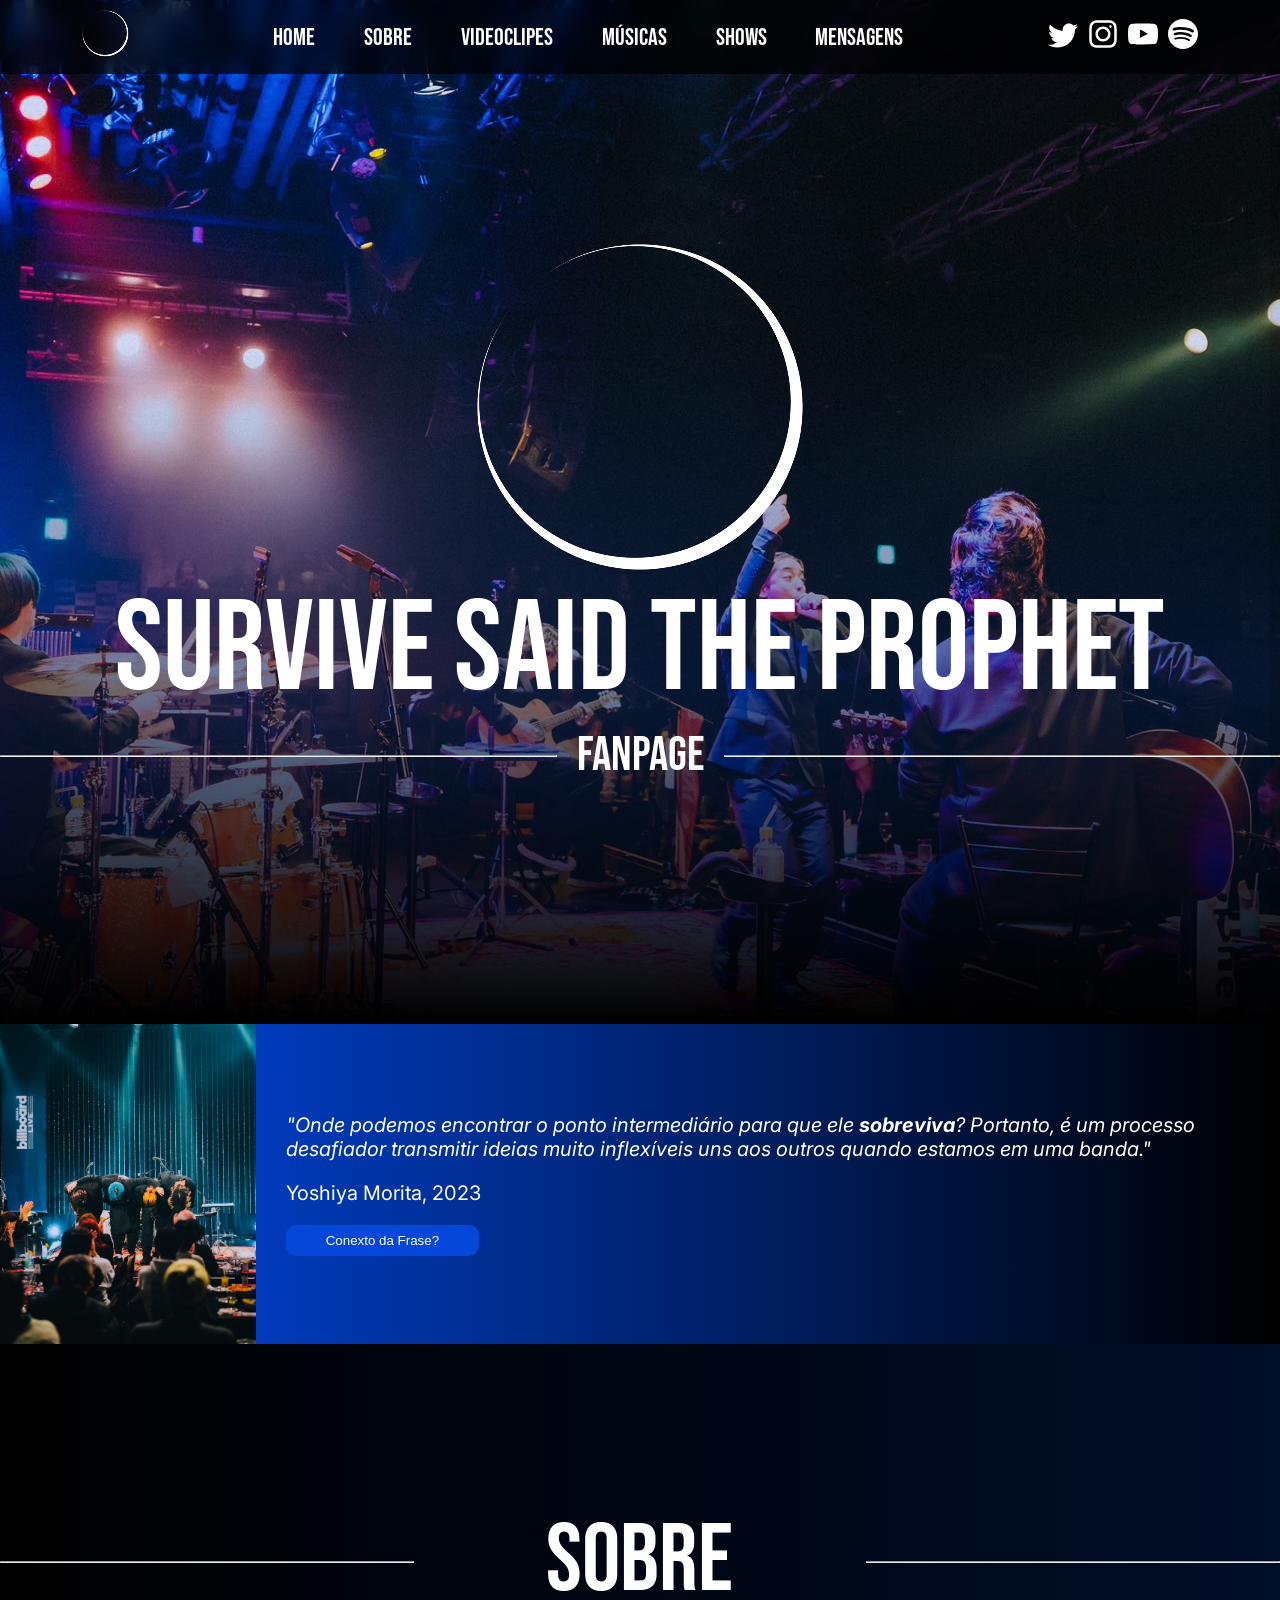
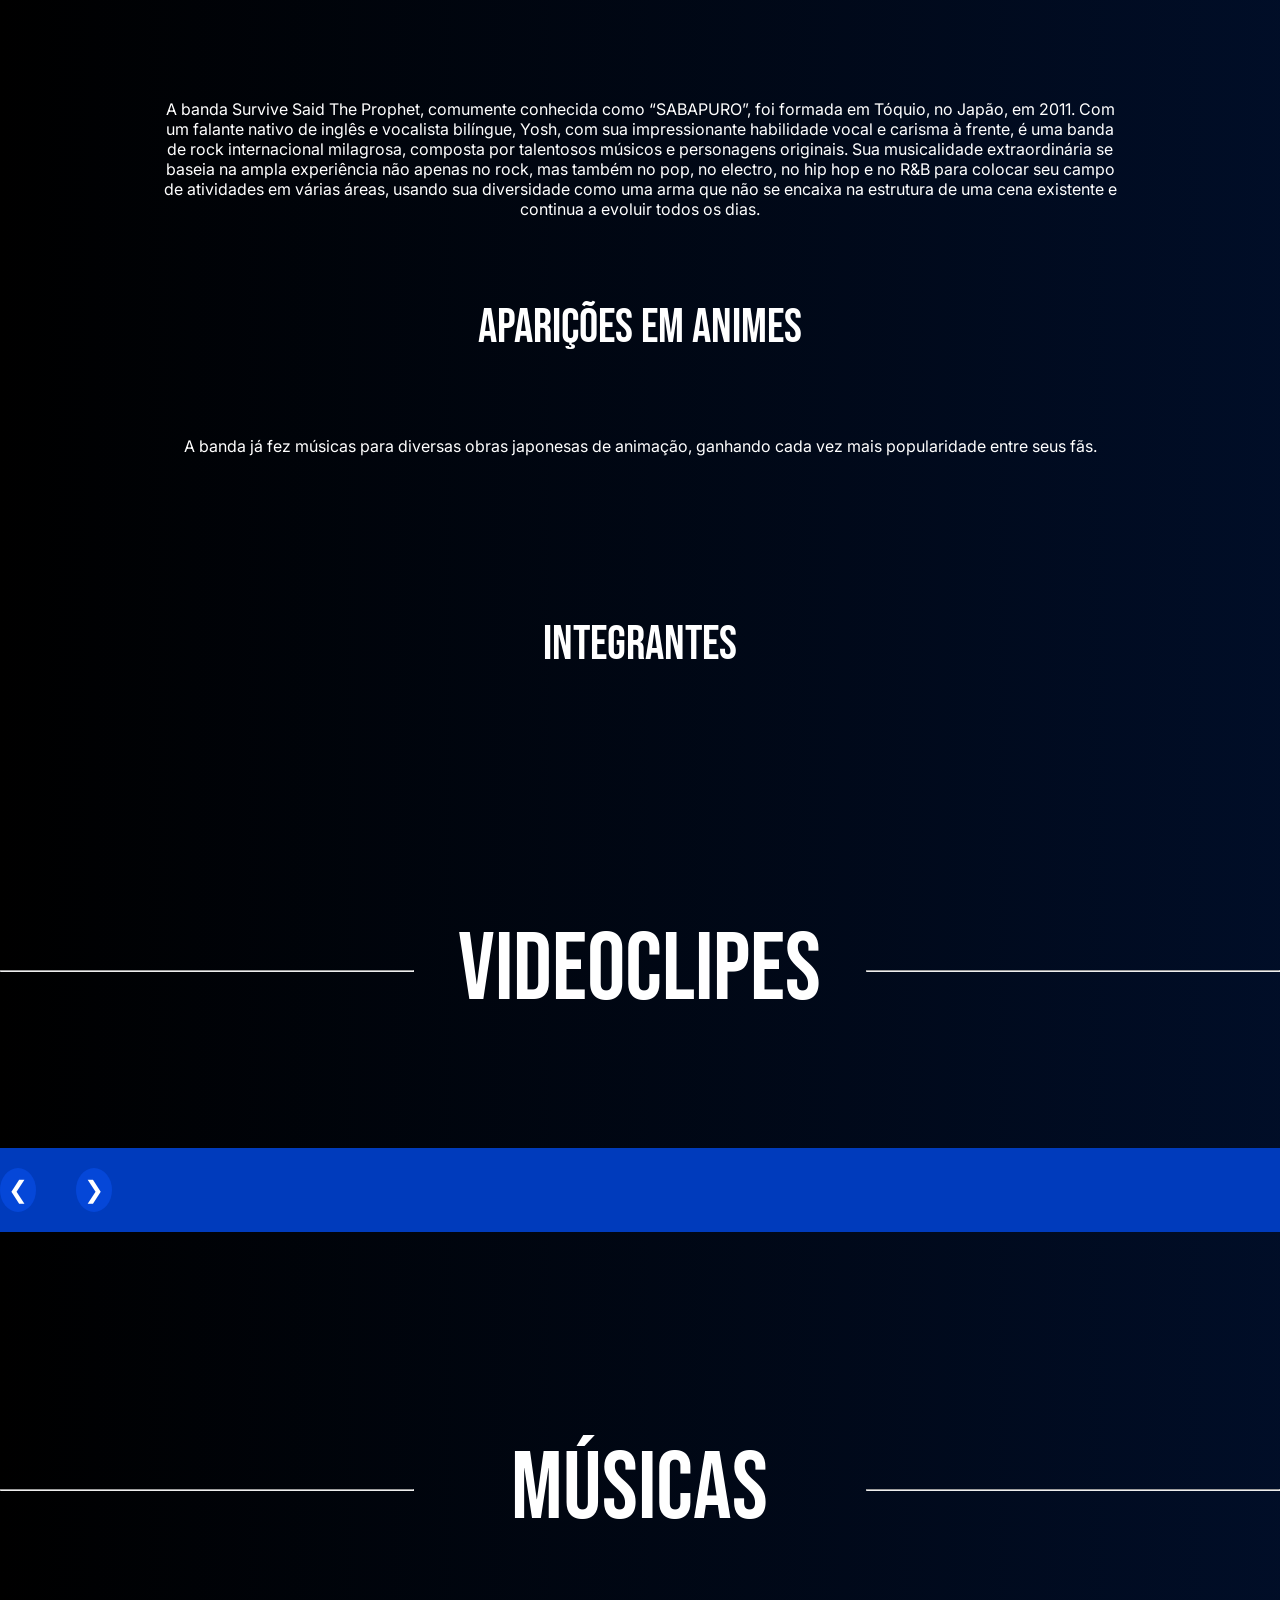
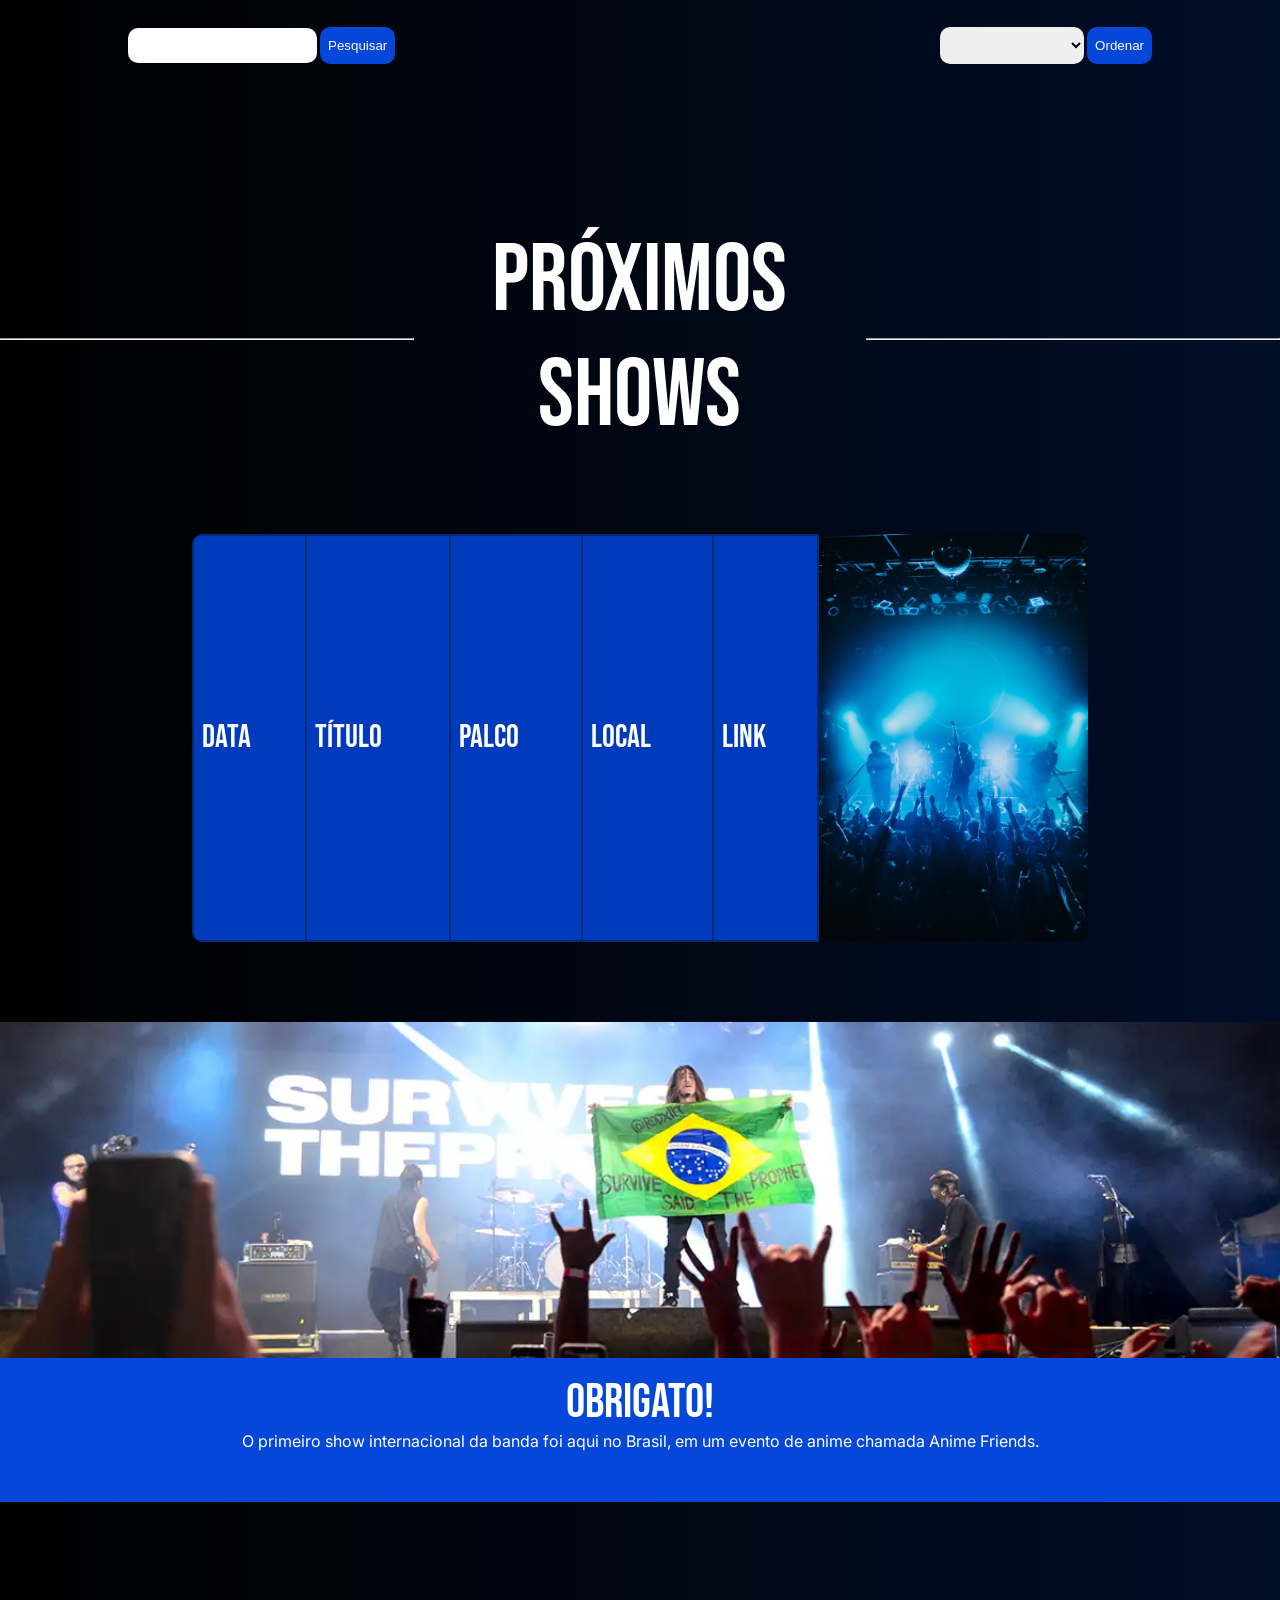
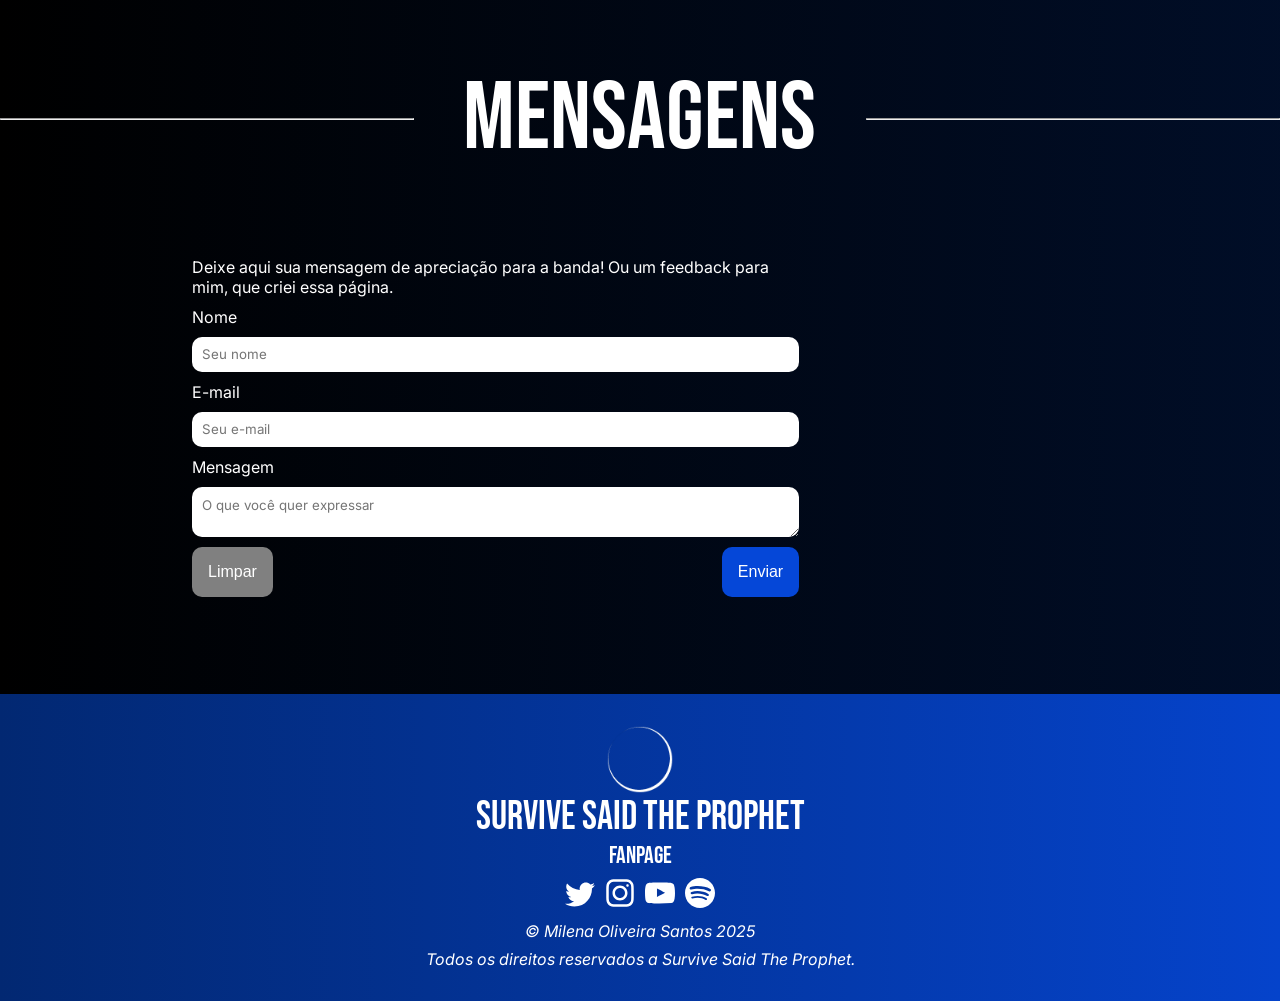
==== commit d39471bf: "Modificações radicais para adição de js" ====
--- a/index.html
+++ b/index.html
@@ -16,6 +16,15 @@
     <meta name="keywords"
         content="SSTP, survive, sabapuro, survive said the prophet, banana fish opening, vinland saga opening, found and lost, paradox, mukanjyo, yosh morita">
 
+    <meta property="og:title" content="Survive Said The Prophet Fanpage">
+    <meta property="og:description" content="Fanpage para a Banda Survive Said The Prophet.">
+    <meta property="og:image" content="https://survive-said-the-prophet-fanpage.onrender.com/imagens/thumb.png">
+    <meta property="og:type" content="website" />
+    <meta property="og:image:type" content="image/png">
+    <meta property="og:url" content="https://survive-said-the-prophet-fanpage.onrender.com/">
+    <meta property="og:author" content="Milena Oliveira Santos">
+
+    <script src="javascript/musicas.js"></script>
     <script src="javascript/scripts.js" defer></script>
 </head>
 
@@ -52,8 +61,7 @@
         <symbol id="spotify" viewBox="84 7319 20 20">
 
             <path
-                d="M99.915,7327.865 C96.692,7325.951 91.375,7325.775 88.297,7326.709 C87.803,7326.858 87.281,7326.58 87.131,7326.085 C86.981,7325.591 87.26,7325.069 87.754,7324.919 C91.287,7323.846 97.159,7324.053 100.87,7326.256 C101.314,7326.52 101.46,7327.094 101.196,7327.538 C100.934,7327.982 100.358,7328.129 99.915,7327.865 L99.915,7327.865 Z M99.81,7330.7 C99.584,7331.067 99.104,7331.182 98.737,7330.957 C96.05,7329.305 91.952,7328.827 88.773,7329.792 C88.36,7329.916 87.925,7329.684 87.8,7329.272 C87.676,7328.86 87.908,7328.425 88.32,7328.3 C91.951,7327.198 96.466,7327.732 99.553,7329.629 C99.92,7329.854 100.035,7330.334 99.81,7330.7 L99.81,7330.7 Z M98.586,7333.423 C98.406,7333.717 98.023,7333.81 97.729,7333.63 C95.381,7332.195 92.425,7331.871 88.944,7332.666 C88.609,7332.743 88.274,7332.533 88.198,7332.197 C88.121,7331.862 88.33,7331.528 88.667,7331.451 C92.476,7330.58 95.743,7330.955 98.379,7332.566 C98.673,7332.746 98.766,7333.129 98.586,7333.423 L98.586,7333.423 Z M94,7319 C88.477,7319 84,7323.477 84,7329 C84,7334.523 88.477,7339 94,7339 C99.523,7339 104,7334.523 104,7329 C104,7323.478 99.523,7319.001 94,7319.001 L94,7319 Z"
-                >
+                d="M99.915,7327.865 C96.692,7325.951 91.375,7325.775 88.297,7326.709 C87.803,7326.858 87.281,7326.58 87.131,7326.085 C86.981,7325.591 87.26,7325.069 87.754,7324.919 C91.287,7323.846 97.159,7324.053 100.87,7326.256 C101.314,7326.52 101.46,7327.094 101.196,7327.538 C100.934,7327.982 100.358,7328.129 99.915,7327.865 L99.915,7327.865 Z M99.81,7330.7 C99.584,7331.067 99.104,7331.182 98.737,7330.957 C96.05,7329.305 91.952,7328.827 88.773,7329.792 C88.36,7329.916 87.925,7329.684 87.8,7329.272 C87.676,7328.86 87.908,7328.425 88.32,7328.3 C91.951,7327.198 96.466,7327.732 99.553,7329.629 C99.92,7329.854 100.035,7330.334 99.81,7330.7 L99.81,7330.7 Z M98.586,7333.423 C98.406,7333.717 98.023,7333.81 97.729,7333.63 C95.381,7332.195 92.425,7331.871 88.944,7332.666 C88.609,7332.743 88.274,7332.533 88.198,7332.197 C88.121,7331.862 88.33,7331.528 88.667,7331.451 C92.476,7330.58 95.743,7330.955 98.379,7332.566 C98.673,7332.746 98.766,7333.129 98.586,7333.423 L98.586,7333.423 Z M94,7319 C88.477,7319 84,7323.477 84,7329 C84,7334.523 88.477,7339 94,7339 C99.523,7339 104,7334.523 104,7329 C104,7323.478 99.523,7319.001 94,7319.001 L94,7319 Z">
 
             </path>
 
@@ -69,8 +77,7 @@
                 <g transform="translate(-60.000000, -7521.000000)">
                     <g transform="translate(56.000000, 160.000000)">
                         <path
-                            d="M10.29,7377 C17.837,7377 21.965,7370.84365 21.965,7365.50546 C21.965,7365.33021 21.965,7365.15595 21.953,7364.98267 C22.756,7364.41163 23.449,7363.70276 24,7362.8915 C23.252,7363.21837 22.457,7363.433 21.644,7363.52751 C22.5,7363.02244 23.141,7362.2289 23.448,7361.2926 C22.642,7361.76321 21.761,7362.095 20.842,7362.27321 C19.288,7360.64674 16.689,7360.56798 15.036,7362.09796 C13.971,7363.08447 13.518,7364.55538 13.849,7365.95835 C10.55,7365.79492 7.476,7364.261 5.392,7361.73762 C4.303,7363.58363 4.86,7365.94457 6.663,7367.12996 C6.01,7367.11125 5.371,7366.93797 4.8,7366.62489 L4.8,7366.67608 C4.801,7368.5989 6.178,7370.2549 8.092,7370.63591 C7.488,7370.79836 6.854,7370.82199 6.24,7370.70483 C6.777,7372.35099 8.318,7373.47829 10.073,7373.51078 C8.62,7374.63513 6.825,7375.24554 4.977,7375.24358 C4.651,7375.24259 4.325,7375.22388 4,7375.18549 C5.877,7376.37088 8.06,7377 10.29,7376.99705"
-                            >
+                            d="M10.29,7377 C17.837,7377 21.965,7370.84365 21.965,7365.50546 C21.965,7365.33021 21.965,7365.15595 21.953,7364.98267 C22.756,7364.41163 23.449,7363.70276 24,7362.8915 C23.252,7363.21837 22.457,7363.433 21.644,7363.52751 C22.5,7363.02244 23.141,7362.2289 23.448,7361.2926 C22.642,7361.76321 21.761,7362.095 20.842,7362.27321 C19.288,7360.64674 16.689,7360.56798 15.036,7362.09796 C13.971,7363.08447 13.518,7364.55538 13.849,7365.95835 C10.55,7365.79492 7.476,7364.261 5.392,7361.73762 C4.303,7363.58363 4.86,7365.94457 6.663,7367.12996 C6.01,7367.11125 5.371,7366.93797 4.8,7366.62489 L4.8,7366.67608 C4.801,7368.5989 6.178,7370.2549 8.092,7370.63591 C7.488,7370.79836 6.854,7370.82199 6.24,7370.70483 C6.777,7372.35099 8.318,7373.47829 10.073,7373.51078 C8.62,7374.63513 6.825,7375.24554 4.977,7375.24358 C4.651,7375.24259 4.325,7375.22388 4,7375.18549 C5.877,7376.37088 8.06,7377 10.29,7376.99705">
 
                         </path>
                     </g>
@@ -94,7 +101,7 @@
                 <li><a href="#shows">Shows</a></li>
                 <li><a href="#msg">Mensagens</a></li>
             </ul>
-            <div onclick=mostrarMenu() class="celular">
+            <div id="menu" class="celular">
                 <a>
                     <svg xmlns="http://www.w3.org/2000/svg" height="35" viewBox="0 -960 960 960" width="35" fill="#fff">
                         <path d="M120-240v-80h720v80H120Zm0-200v-80h720v80H120Zm0-200v-80h720v80H120Z" />
@@ -126,7 +133,7 @@
             </div>
 
             <ul class="sidebar">
-                <li onclick=fecharMenu()><a><svg xmlns="http://www.w3.org/2000/svg" height="30" viewBox="0 -960 960 960"
+                <li id="fechanav"><a><svg xmlns="http://www.w3.org/2000/svg" height="30" viewBox="0 -960 960 960"
                             width="30" fill="#fff">
                             <path
                                 d="m256-200-56-56 224-224-224-224 56-56 224 224 224-224 56 56-224 224 224 224-56 56-224-224-224 224Z" />
@@ -167,14 +174,14 @@
     <main>
         <dialog class="fade-in">
             <p>mensagem</p>
-            <button onclick="fechar()">Fechar</button>
+            <button id="fechaModal">Fechar</button>
         </dialog>
         <div class="cover">
-            <img class="fade-in" src="imagens/symbol.png" alt="Logo da banda Survive Said The Prophet">
-            <h1 class="fade-in">SURVIVE SAID THE PROPHET</h1>
+            <img class="fade-comeco" src="imagens/symbol.png" alt="Logo da banda Survive Said The Prophet">
+            <h1 class="fade-comeco">SURVIVE SAID THE PROPHET</h1>
             <div class="titulo">
                 <hr>
-                <h3 class="fade-in">FANPAGE</h3>
+                <h3 class="fade-comeco">FANPAGE</h3>
                 <hr>
             </div>
         </div>
@@ -190,9 +197,9 @@
                         uma banda."</em>
                 </p>
                 <p class="fade-in">Yoshiya Morita, 2023</p>
+                <button type="button">Conexto da Frase?</button>
             </div>
         </div>
-
 
         <div id="sobre"></div>
         <div class="container">
@@ -210,86 +217,31 @@
                     experiência não apenas no rock, mas também no pop, no electro, no hip hop e no R&B para colocar seu
                     campo de atividades em várias áreas, usando sua diversidade como uma arma que não se encaixa na
                     estrutura de uma cena existente e continua a evoluir todos os dias.</p>
-                <div class="membros">
-                    <div class="membro fade-in">
-                        <div class="membroimg">
-                            <img src="imagens/yosh.jpeg"
-                                alt="Yoshiya Morita, vocalista da banda Survive Said The Prophet">
-                        </div>
-                        <div class="membrotxt">
-                            <h3>YOSHIYA MORITA (YOSH)</h3>
-                            <h4>VOCALISTA</h4>
-                            <p>Nascido em Tóquio, ele estudou em uma escola internacional. Depois de se formar, ele
-                                estudou na Full Sail University, nos Estados Unidos. Quando era estudante, participou do
-                                clube de luta livre e também foi presidente do conselho estudantil. Ele é ex-integrante
-                                da banda Yesterday Fall. Ele usa microfones Shure.</p>
-                        </div>
-                    </div>
-                    <div class="membro fade-in">
-                        <div class="membroimg">
-                            <img src="imagens/ivan.jpeg"
-                                alt="Ivan Kwong, guitarrista da banda Survive Said The Prophet">
-                        </div>
-                        <div class="membrotxt">
-                            <h3>IVAN KWONG</h3>
-                            <h4>GUITARRISTA</h4>
-                            <p>Originário de Hong Kong, ele veio para o Japão aos 19 anos de idade e, portanto, é
-                                fluente em japonês, inglês, cantonês e mandarim. O vocalista do Supper Moment, Sunny
-                                Chan, é um amigo de infância; ele e Sunny se apresentaram juntos ao vivo nas ruas de
-                                Hong Kong. Ele é ex-integrante da banda Aphelion. Ele também é responsável pela venda de
-                                produtos e pelo design das capas dos CDs.</p>
-                        </div>
-                    </div>
-                    <div class="membro fade-in">
-                        <div class="membroimg">
-                            <img src="imagens/sho.jpg" alt="Sho Okada, baterista da banda Survive Said The Prophet">
-                        </div>
-                        <div class="membrotxt">
-                            <h3>SHO OKADA</h3>
-                            <h4>BATERISTA</h4>
-                            <p>Nascido na cidade de Machida, Tóquio, estudou caratê e tornou-se faixa preta na 5ª série.
-                                Começou a tocar bateria por meio da DrumMania. É ex-integrante das bandas fly sleep fly
-                                e RAVAR, da qual foi líder, e membro da El Tempo. Ele assinou contratos de patrocínio
-                                com a Pearl e a Sabian. Desde que Yudai deixou o grupo, ele também tem atuado como parte
-                                do scream.</p>
-                        </div>
-                    </div>
-                    <div class="membro fade-in">
-                        <div class="membroimg">
-                            <img src="imagens/tatsuya.jpg"
-                                alt="Tatsuya Kato, guitarrista da banda Survive Said The Prophet">
-                        </div>
-                        <div class="membrotxt">
-                            <h3>TATSUYA KATO</h3>
-                            <h4>GUITARRISTA</h4>
-                            <p>Nascido em Sendai, ele e Yudai se conhecem desde o ensino fundamental. Seus hobbies são
-                                andar de skate, pescar e fazer musculação. Ele é ex-integrante da banda Fake Face. Ele
-                                toca uma guitarra Schecter AR-06 (See Thru Black).</p>
-                        </div>
-                    </div>
+                <h3>Aparições em Animes</h3>
+                <p>A banda já fez músicas para diversas obras japonesas de animação, ganhando cada vez mais popularidade
+                    entre seus fãs.</p>
+                <div class="animes">
+                </div>
+                <h3>Integrantes</h3>
+                <div class="membros" id="container-membros">
                 </div>
                 <div id="videos"></div>
             </section>
+
             <section>
                 <div class="titulo">
                     <hr>
                     <h2>VIDEOCLIPES</h2>
                     <hr>
                 </div>
-                <div class="videos fade-in">
-                    <div class="frames">
-                        <iframe src="https://www.youtube.com/embed/CtsK3wrqm2A" frameborder="0"></iframe>
-                        <iframe src="https://www.youtube.com/embed/5DjFpPSuGR0" frameborder="0"></iframe>
-                        <iframe src="https://www.youtube.com/embed/VrOOigt76K0" frameborder="0"></iframe>
-                    </div>
-                    <div class="titulo">
-                        <h4>INSIDE / YOUR HEAD</h4>
-                        <hr>
-                        <h4>MUKANJYO</h4>
-                        <hr>
-                        <h4>FOUND & LOST</h4>
-                    </div>
-                </div>
+                <div class="videos">
+                    <button class="seta esq">❮</button>
+                    <div class="carrossel fade-in">
+                    </div>
+                    <button class="seta dir">❯</button>
+                </div>
+                
+
                 <div class="videosmobile">
                     <div class="frames">
                         <iframe src="https://www.youtube.com/embed/CtsK3wrqm2A" frameborder="0"></iframe>
@@ -318,295 +270,37 @@
                 </div>
                 <div id="musicas"></div>
             </section>
+
             <section>
                 <div class="titulo">
                     <hr>
                     <h2>MÚSICAS</h2>
                     <hr>
                 </div>
-                <div class="musicacoluna">
-                    <div class="album fade-in">
-                        <h3>ÚLTIMOS ÁLBUNS</h3>
-                        <div class="albumcards">
-                            <div class="albumcard">
-                                <div class="albumimg">
-                                    <img src="imagens/mukanjyo.jpg"
-                                        alt="Arte do CD do álbum Mukanjyo, por Survive Said The Prophet">
-                                </div>
-                                <div class="albuminfo">
-                                    <div class="albumtxt">
-                                        <h6>MUKANJYO</h6>
-                                        <p>Lançamento: 2019.08.21</p>
-                                        <ol>
-                                            <li>MUKANJYO</li>
-                                            <li>Right and Left -“s p a c e [ s ] TOUR 2018-19 FINAL”LIVE Ver.-</li>
-                                            <li>MUKANJYO –Instrumental-</li>
-                                        </ol>
-                                    </div>
-                                    <div class="albumbotoes">
-                                        <a href="">
-                                            <svg class="icon fa-youtube-play">
-                                                <use xlink:href="#youtube"></use>
-                                            </svg>
-                                        </a>
-                                        <a href="">
-                                            <svg class="icon fa-spotify">
-                                                <use xlink:href="#spotify"></use>
-                                            </svg>
-                                        </a>
-                                        <a href="https://tower.jp/item/4925147" target="_blank">
-                                            <button>Comprar</button>
-                                        </a>
-                                    </div>
-                                </div>
-                            </div>
-                            <div class="albumcard">
-                                <div class="albumimg">
-                                    <img src="imagens/paradox.jpg"
-                                        alt="Arte do CD do single Paradox, por Survive Said The Prophet">
-                                </div>
-                                <div class="albuminfo">
-                                    <div class="albumtxt">
-                                        <h6>PARADOX</h6>
-                                        <p>Lançamento: 2023.5.17</p>
-                                        <ol>
-                                            <li>Paradox</li>
-                                            <li>Mukanjyo -Acoustic-</li>
-                                            <li>Paradox –Instrumental-</li>
-                                            <li>Paradox -TV Edit-</li>
-                                        </ol>
-                                    </div>
-                                    <div class="albumbotoes">
-                                        <a href="">
-                                            <svg class="icon fa-youtube-play">
-                                                <use xlink:href="#youtube"></use>
-                                            </svg>
-                                        </a>
-                                        <a href="">
-                                            <svg class="icon fa-spotify">
-                                                <use xlink:href="#spotify"></use>
-                                            </svg>
-                                        </a>
-                                        <a href="https://www.cdjapan.co.jp/product/SRCL-12477" target="_blank">
-                                            <button>Comprar</button>
-                                        </a>
-                                    </div>
-                                </div>
-                            </div>
-                            <div class="albumcard">
-                                <div class="albumimg">
-                                    <img src="imagens/papersky.jpg"
-                                        alt="Arte do CD do álbum Papersky, por Survive Said The Prophet">
-                                </div>
-                                <div class="albuminfo">
-                                    <div class="albumtxt">
-                                        <h6>Papersky | Win / Lose</h6>
-                                        <p>Lançamento: 2022.02.02</p>
-                                        <ol>
-                                            <li>Papersky</li>
-                                            <li>Win / Lose</li>
-                                        </ol>
-                                    </div>
-                                    <div class="albumbotoes">
-                                        <a href="">
-                                            <svg class="icon fa-youtube-play">
-                                                <use xlink:href="#youtube"></use>
-                                            </svg>
-                                        </a>
-                                        <a href="">
-                                            <svg class="icon fa-spotify">
-                                                <use xlink:href="#spotify"></use>
-                                            </svg>
-                                        </a>
-                                        <a href="https://tower.jp/item/5286407" target="_blank">
-                                            <button>Comprar</button>
-                                        </a>
-                                    </div>
-                                </div>
-                            </div>
+                <div class="musicas">
+                    <div class="filtros">
+                        <div class="pesquisar">
+                            <input type="text">
+                            <button>Pesquisar</button>
                         </div>
-
-                    </div>
-                    <div class="popular fade-in">
-                        <h3>POPULARES</h3>
-                        <div class="grid">
-                            <p>1. MUKANJYO</p>
-                            <div class="audiomusica">
-                                <audio src="audio/mukanjyo.mp3" controls></audio>
-                            </div>
-                            <a href="https://youtu.be/5DjFpPSuGR0?si=DpcxHauO88dLpQtG" target="_blank">
-                                <svg class="icon fa-youtube-play">
-                                    <use xlink:href="#youtube"></use>
-                                </svg>
-                            </a>
-                            <a href="https://open.spotify.com/intl-pt/track/4MTgIH5OZQHAbdBWgbKSAb?si=0a6eb4cf8771485e"
-                                target="_blank">
-                                <svg class="icon fa-spotify">
-                                    <use xlink:href="#spotify"></use>
-                                </svg>
-                            </a>
-
-                            <p>2. PARADOX</p>
-                            <div class="audiomusica">
-                                <audio src="audio/paradox.mp3" controls></audio>
-                            </div>
-                            <a href="https://youtu.be/qiPosEYvGzc?si=paB6PRHZHmnYyMO6" target="_blank">
-                                <svg class="icon fa-youtube-play">
-                                    <use xlink:href="#youtube"></use>
-                                </svg>
-                            </a>
-                            <a href="https://open.spotify.com/intl-pt/track/6A7sTvj68RJAVgTduJEQnA?si=48633e173d244a02"
-                                target="_blank">
-                                <svg class="icon fa-spotify">
-                                    <use xlink:href="#spotify"></use>
-                                </svg>
-                            </a>
-
-                            <p>3. FOUND & LOST</p>
-                            <div class="audiomusica">
-                                <audio src="audio/foundlost.mp3" controls></audio>
-                            </div>
-                            <a href="https://youtu.be/VrOOigt76K0?si=9RvzEB3RkAMQtGZy" target="_blank">
-                                <svg class="icon fa-youtube-play">
-                                    <use xlink:href="#youtube"></use>
-                                </svg>
-                            </a>
-                            <a href="https://open.spotify.com/intl-pt/track/6euwgOanJOzsBeZUDTbx29?si=1e8c0f69f1474ebc"
-                                target="_blank">
-                                <svg class="icon fa-spotify">
-                                    <use xlink:href="#spotify"></use>
-                                </svg>
-                            </a>
-
-                            <p>4. RED</p>
-                            <div class="audiomusica">
-                                <audio src="audio/red.mp3" controls></audio>
-                            </div>
-                            <a href="https://youtu.be/4-wbmzQUsZc?si=otDVzgFNcsxwclul" target="_blank">
-                                <svg class="icon fa-youtube-play">
-                                    <use xlink:href="#youtube"></use>
-                                </svg>
-                            </a>
-                            <a href="https://open.spotify.com/intl-pt/track/5pz5S3ZqMPnd8or4IGUVho?si=79583810bb45467b"
-                                target="_blank">
-                                <svg class="icon fa-spotify">
-                                    <use xlink:href="#spotify"></use>
-                                </svg>
-                            </a>
-
-                            <p>5. FOOL'S GOLD</p>
-
-                            <div class="audiomusica">
-                                <audio src="audio/foolsgold.mp3" controls></audio>
-                            </div>
-
-                            <a href="https://youtu.be/TG8LbM01pq0?si=Lfq030_c4NfG4nz_" target="_blank">
-                                <svg class="icon fa-youtube-play">
-                                    <use xlink:href="#youtube"></use>
-                                </svg>
-                            </a>
-                            <a href="https://open.spotify.com/intl-pt/track/0IxmOlsU0KpKNQppxOp27W?si=713561c4ed78494c"
-                                target="_blank">
-                                <svg class="icon fa-spotify">
-                                    <use xlink:href="#spotify"></use>
-                                </svg>
-                            </a>
-
-                            <p>6. RIGHT AND LEFT</p>
-
-                            <div class="audiomusica">
-                                <audio src="audio/rightandleft.mp3" controls></audio>
-                            </div>
-
-                            <a href="https://youtu.be/_B6Pg5Ri7oQ?si=PdVe3AMEhNk1z90K" target="_blank">
-                                <svg class="icon fa-youtube-play">
-                                    <use xlink:href="#youtube"></use>
-                                </svg>
-                            </a>
-                            <a href="https://open.spotify.com/intl-pt/track/0EQPJsCSC0aTwExwbzLVde?si=59dcb8c8eb824fba"
-                                target="_blank">
-                                <svg class="icon fa-spotify">
-                                    <use xlink:href="#spotify"></use>
-                                </svg>
-                            </a>
-
-                            <p>7. NE:ONE</p>
-
-                            <div class="audiomusica">
-                                <audio src="audio/neone.mp3" controls></audio>
-                            </div>
-
-                            <a href="https://youtu.be/wvmF3mpbiU4?si=YrpRUEExpjoTvpNo" target="_blank">
-                                <svg class="icon fa-youtube-play">
-                                    <use xlink:href="#youtube"></use>
-                                </svg>
-                            </a>
-                            <a href="https://open.spotify.com/intl-pt/track/0ztVNfGIcqDHjdirjwfgfS?si=16c282c4103e44ee"
-                                target="_blank">
-                                <svg class="icon fa-spotify">
-                                    <use xlink:href="#spotify"></use>
-                                </svg>
-                            </a>
-
-                            <p>8. BEAUTY QUEEN</p>
-
-                            <div class="audiomusica">
-                                <audio src="audio/beautyqueen.mp3" controls></audio>
-                            </div>
-
-                            <a href="https://youtu.be/pQoJgfPKCis?si=6NP7wn3HmnAD6HiX" target="_blank">
-                                <svg class="icon fa-youtube-play">
-                                    <use xlink:href="#youtube"></use>
-                                </svg>
-                            </a>
-                            <a href="https://open.spotify.com/intl-pt/track/4yTOsn5kpUCiNf2c5aveeX?si=818cdf9dd8f74c0e"
-                                target="_blank">
-                                <svg class="icon fa-spotify">
-                                    <use xlink:href="#spotify"></use>
-                                </svg>
-                            </a>
-
-                            <p>9. MARY</p>
-
-                            <div class="audiomusica">
-                                <audio src="audio/mary.mp3" controls></audio>
-                            </div>
-
-                            <a href="https://youtu.be/Bt49cLLHVWE?si=gR_Fant5Yl3uLcSJ" target="_blank">
-                                <svg class="icon fa-youtube-play">
-                                    <use xlink:href="#youtube"></use>
-                                </svg>
-                            </a>
-                            <a href="https://open.spotify.com/intl-pt/track/69D1sD80BMNpzCcEheVdmR?si=5427e284f7364485"
-                                target="_blank">
-                                <svg class="icon fa-spotify">
-                                    <use xlink:href="#spotify"></use>
-                                </svg>
-                            </a>
-
-                            <p>10. FIND YOU</p>
-
-                            <div class="audiomusica">
-                                <audio src="audio/findyou.mp3" controls></audio>
-                            </div>
-
-                            <a href="https://youtu.be/hh41zItumK0?si=RAIsILNzuqjgCQSD" target="_blank">
-                                <svg class="icon fa-youtube-play">
-                                    <use xlink:href="#youtube"></use>
-                                </svg>
-                            </a>
-                            <a href="https://open.spotify.com/intl-pt/track/5gK10iZU8JbfJbXKXl3ZUH?si=692b3f21b7d04673"
-                                target="_blank">
-                                <svg class="icon fa-spotify">
-                                    <use xlink:href="#spotify"></use>
-                                </svg>
-                            </a>
+                        <div class="pesquisar">
+                            <select id="ordena">
+                                <option value=""></option>
+                                <option value="popular">Mais Populares</option>
+                                <option value="menospopular">Menos Populares</option>
+                                <option value="recente">Mais Recente</option>
+                                <option value="antigo">Mais Antigo</option>
+                            </select>
+                            <button>Ordenar</button>
                         </div>
-
-                    </div>
-                </div>
-                <div id="shows"></div>
+                    </div>
+                    <div id="musicas-container">
+                    </div>
+                    <div id="shows"></div>
+                </div>
+
             </section>
+
             <section>
                 <div class="titulo">
                     <hr>
@@ -623,181 +317,22 @@
                                 <th>LOCAL</th>
                                 <th>LINK</th>
                             </tr>
-                            <tr>
-                                <td>2025.04.19 Sáb</td>
-                                <td>State Of Mind Tour</td>
-                                <td>Sendai Darwin</td>
-                                <td>Prefeitura de Miyagi</td>
-                                <td>
-                                    <a href="https://survivesaidtheprophet.com/tour/survive-said-the-prophet-one-man-tour-2025-8/"
-                                        target="_blank">
-                                        <svg class="icon">
-                                            <use xlink:href="#link"></use>
-                                        </svg>
-                                    </a>
-                                    <a href="https://ib.eplus.jp/sstp2025" target="_blank">
-                                        <svg class="icon">
-                                            <use xlink:href="#ticket"></use>
-                                        </svg>
-                                    </a>
-                                </td>
-                            </tr>
-                            <tr>
-                                <td>2025.04.25 Sex</td>
-                                <td>State Of Mind Tour</td>
-                                <td>Sapporo PENNY LANE24</td>
-                                <td>Hokkaido</td>
-                                <td>
-                                    <a href="https://survivesaidtheprophet.com/tour/survive-said-the-prophet-one-man-tour-2025-9/"
-                                        target="_blank">
-                                        <svg class="icon">
-                                            <use xlink:href="#link"></use>
-                                        </svg>
-                                    </a>
-                                    <a href="https://ib.eplus.jp/sstp2025" target="_blank">
-                                        <svg class="icon">
-                                            <use xlink:href="#ticket"></use>
-                                        </svg>
-                                    </a>
-                                </td>
-                            </tr>
-                            <tr>
-                                <td>2025.04.26 Sáb</td>
-                                <td>State Of Mind Tour</td>
-                                <td>Tomakomai ELLCUBE</td>
-                                <td>Hokkaido</td>
-                                <td>
-                                    <a href="https://survivesaidtheprophet.com/tour/survive-said-the-prophet-one-man-tour-2025-10/"
-                                        target="_blank">
-                                        <svg class="icon">
-                                            <use xlink:href="#link"></use>
-                                        </svg>
-                                    </a>
-                                    <a href="https://ib.eplus.jp/sstp2025" target="_blank">
-                                        <svg class="icon">
-                                            <use xlink:href="#ticket"></use>
-                                        </svg>
-                                    </a>
-                                </td>
-                            </tr>
-                            <tr>
-                                <td>2025.05.05 Seg</td>
-                                <td>GRAND SLAM 2025</td>
-                                <td>DIAMOND HALL</td>
-                                <td>Prefeitura de Aichi</td>
-                                <td>
-                                    <a href="https://survivesaidtheprophet.com/tour/grand-slam-2025/" target="_blank">
-                                        <svg class="icon">
-                                            <use xlink:href="#link"></use>
-                                        </svg>
-                                    </a>
-                                    <a href="https://sundayfolk.wixsite.com/grandslam-nagoya" target="_blank">
-                                        <svg class="icon">
-                                            <use xlink:href="#ticket"></use>
-                                        </svg>
-                                    </a>
-                                </td>
-                            </tr>
-                            <tr>
-                                <td>2025.05.07 Qua</td>
-                                <td>RETURN OF THE SINGH – JAPAN TOUR ’25 –</td>
-                                <td>Nagoya CLUB QUATTRO</td>
-                                <td>Prefeitura de Aichi</td>
-                                <td>
-                                    <a href="https://survivesaidtheprophet.com/tour/bloodywood-%e3%80%8creturn-of-the-singh-japan-tour-25-%e3%80%8d/"
-                                        target="_blank">
-                                        <svg class="icon">
-                                            <use xlink:href="#link"></use>
-                                        </svg>
-                                    </a>
-                                    <a href="https://t.pia.jp/pia/artist/artists.do?artistsCd=M4220004" target="_blank">
-                                        <svg class="icon">
-                                            <use xlink:href="#ticket"></use>
-                                        </svg>
-                                    </a>
-                                </td>
-                            </tr>
-                            <tr>
-                                <td>2025.05.17 Sáb</td>
-                                <td>FREEDOM NAGOYA 25</td>
-                                <td>Palco Especial Otaka Green</td>
-                                <td>Prefeitura de Aichi</td>
-                                <td>
-                                    <a href="https://survivesaidtheprophet.com/tour/freedom-nagoya-25/" target="_blank">
-                                        <svg class="icon">
-                                            <use xlink:href="#link"></use>
-                                        </svg>
-                                    </a>
-                                    <a href="https://t.pia.jp/pia/event/event.do?eventBundleCd=b2556962"
-                                        target="_blank">
-                                        <svg class="icon">
-                                            <use xlink:href="#ticket"></use>
-                                        </svg>
-                                    </a>
-                                </td>
-                            </tr>
-                            <tr>
-                                <td>2025.05.18 Dom</td>
-                                <td>COMING KOBE25</td>
-                                <td>Parque Kobe Meriken</td>
-                                <td>Prefeitura de Hyogo</td>
-                                <td>
-                                    <a href="https://survivesaidtheprophet.com/tour/coming-kobe25/" target="_blank">
-                                        <svg class="icon">
-                                            <use xlink:href="#link"></use>
-                                        </svg>
-                                    </a>
-                                    <a href="https://comingkobe.com/" target="_blank">
-                                        <svg class="icon">
-                                            <use xlink:href="#ticket"></use>
-                                        </svg>
-                                    </a>
-                                </td>
-                            </tr>
-                            <tr>
-                                <td>2025.06.06 Sex</td>
-                                <td>Rock am Ring</td>
-                                <td>Nurburgring</td>
-                                <td>Nurburg, Alemanha</td>
-                                <td>
-                                    <a href="https://survivesaidtheprophet.com/tour/rock-am-ring/" target="_blank">
-                                        <svg class="icon">
-                                            <use xlink:href="#link"></use>
-                                        </svg>
-                                    </a>
-                                    <a href="https://www.rock-am-ring.com/en" target="_blank">
-                                        <svg class="icon">
-                                            <use xlink:href="#ticket"></use>
-                                        </svg>
-                                    </a>
-                                </td>
-                            </tr>
-                            <tr>
-                                <td>2025.06.08 Dom</td>
-                                <td>Rock im Park</td>
-                                <td>Zeppelinfeld</td>
-                                <td>Nurnberg, Alemanha</td>
-                                <td>
-                                    <a href="https://survivesaidtheprophet.com/tour/rock-im-ring/" target="_blank">
-                                        <svg class="icon">
-                                            <use xlink:href="#link"></use>
-                                        </svg>
-                                    </a>
-                                    <a href="https://www.eventim.de/campaign/rar-rip-ep" target="_blank">
-                                        <svg class="icon">
-                                            <use xlink:href="#ticket"></use>
-                                        </svg>
-                                    </a>
-                                </td>
-                            </tr>
                         </table>
                     </div>
                     <div class="showsimg">
                         <img src="imagens/shows.jpeg" alt="Banda Survive Said The Prophet se apresentando ao vivo">
                     </div>
                 </div>
+                <div class="brazil">
+                    <img src="imagens/brazil.webp" alt="Survive Said The Prophet se apresentando no Brasil">
+                    <div>
+                        <h3>OBRIGATO!</h3>
+                        <p>O primeiro show internacional da banda foi aqui no Brasil, em um evento de anime chamada Anime Friends.</p>
+                    </div>
+                </div>
                 <div id="msg"></div>
             </section>
+
             <section>
                 <div class="titulo">
                     <hr>
@@ -816,13 +351,13 @@
                             <label>Mensagem</label>
                             <textarea placeholder="O que você quer expressar"></textarea>
                             <div>
-                                <button onclick="LimpaForm()">Limpar</button>
-                                <button onclick="EnviaForm()">Enviar</button>
+                                <button type="button" id="limpar">Limpar</button>
+                                <button type="button" id="enviar">Enviar</button>
                             </div>
                         </form>
                     </div>
                     <div class="msgembed fade-in">
-                        <iframe style="border-radius:12px"
+                        <iframe class="spotify"
                             src="https://open.spotify.com/embed/playlist/1Vb0uiv9Y9MFxZdwSxHN5Y?utm_source=generator"
                             height="352" allowfullscreen=""
                             allow="autoplay; clipboard-write; encrypted-media; fullscreen; picture-in-picture"
--- a/estilos/css.css
+++ b/estilos/css.css
@@ -3,6 +3,7 @@
     padding: 0;
     box-sizing: border-box;
     scroll-behavior: smooth;
+    -ms-high-contrast: none !important;
 }
 
 :root {
@@ -38,11 +39,11 @@
 }
 
 h3 {
-    font-size: 4rem;
+    font-size: 3rem;
 }
 
 h4 {
-    font-size: 1.8rem;
+    font-size: 1.5rem;
 }
 
 h5 {
@@ -150,7 +151,7 @@
     display: flex;
     flex-direction: column;
     justify-content: center;
-    gap: 10px;
+    gap: 20px;
 }
 
 .quotetxt p {
@@ -201,6 +202,16 @@
     overflow: hidden;
 }
 
+.membrotitle {
+    display: flex;
+    justify-content: space-between;
+}
+
+.membrotitle div {
+    display: flex;
+    gap: 10px;
+}
+
 .membroimg {
     height: 50%;
     overflow: hidden;
@@ -224,9 +235,22 @@
     height: 50%;
     display: flex;
     flex-direction: column;
-    align-items: center;
-    padding-top: 1.5rem;
-    padding-bottom: 1.5rem;
+    align-items: left;
+    padding: 1.5rem;
+    text-align: left;
+    gap: 10px;
+}
+
+.membrotxt p {
+    width: 100% !important;
+    font-size: 0.9rem;
+}
+
+.membrotxt button {
+    width: 30%;
+    background-color: var(--borda);
+    align-self: end;
+    justify-self: flex-end;
 }
 
 section {
@@ -243,20 +267,55 @@
 
 .videos {
     display: flex;
-    flex-direction: column;
     padding-top: 20px;
     padding-bottom: 20px;
     background-color: var(--fundo);
     width: 100%;
     gap: 20px;
-}
-
-.frames {
+    align-items: center;
+    position: relative;
+    margin: 40px auto;
+    overflow: hidden;
+}
+
+.carrossel {
+  display: flex;
+  transition: transform 0.5s ease;
+  gap: 20px;
+}
+
+.item {
+    min-width: 300px;
+    flex-shrink: 0;
+    text-align: center;
+    color: white;
+}
+
+.seta {
+    border: none;
+    font-size: 24px;
+    cursor: pointer;
+    z-index: 1;
+    border-radius: 50%;
+    height: fit-content;
+}
+
+.seta.esq {
+  left: 10px;
+}
+
+.seta.dir {
+  right: 10px;
+}
+
+.item iframe {
     display: flex;
     gap: 30px;
-    height: 300px;
     justify-content: space-between;
     align-items: center;
+    width: 100%;
+    height: 180px;
+    border-radius: 8px;
 }
 
 .musicacoluna {
@@ -332,10 +391,20 @@
 }
 
 .albumcard {
+    display: flex;
+    flex-direction: column;
+    margin: 10px;
+}
+
+.albumcontent {
     width: 100%;
     display: flex;
     height: 12rem;
     margin: 10px;
+}
+
+.albumcard audio {
+    width: 100%;
 }
 
 .albumimg img {
@@ -349,17 +418,22 @@
 .albuminfo {
     display: flex;
     flex-direction: column;
-    width: 60%;
+    width: 50%;
+}
+
+.albumimg {
+    width: 50%;
 }
 
 .albumbotoes {
     display: flex;
     font-size: 2rem;
     padding: 10px 20px;
-    gap: 10px;
-}
-
-.albumbotoes button, form button {
+    gap: 5px;
+    flex-wrap: wrap;
+}
+
+button {
     border-radius: 10px;
     background-color: var(--botao);
     color: white;
@@ -450,7 +524,7 @@
     gap: 10px;
 }
 
-input, textarea {
+input, textarea, select {
     border: none;
     border-radius: 10px;
     padding: 10px;
@@ -501,16 +575,16 @@
 }
 
 .footerlogo img {
-    width: 30%;
-}
-
-.footericon {
-    font-size: 2rem;
+    width: 20%;
 }
 
 footer p {
-    font-size: 14px;
+    font-size: 1rem;
     text-align: center;
+}
+
+footer h3 {
+    font-size: 2.5rem;
 }
 
 td a {
@@ -584,7 +658,7 @@
     width: 100%;
 }
 
-.fade-in {
+/* .fade-in {
     opacity: 0;
     transition: opacity 250ms ease-in;
     transform: translateY(100px);
@@ -597,6 +671,26 @@
     transform: translateX(0);
     animation: fade 1s;
 }
+
+.fade-comeco {
+    opacity: 0;
+    transition: opacity 250ms ease-in;
+    transform: translateY(100px);
+    transition: transform 1s;
+}
+
+.fade-comeco.appear {
+    opacity: 1;
+    transform: translateY(0);
+    transform: translateX(0);
+    animation: fade 1s;
+}
+
+.fade-in.disappear {
+    opacity: 0;
+    transform: translateY(100px);
+    animation: fade 1s;
+} */
 
 .msgform div {
     width: 100%;
@@ -658,6 +752,78 @@
 
 td a .icon:hover {
     transform: scale(1.2);
+}
+
+.spotify {
+    border-radius: 12px;
+}
+
+.quotetxt button {
+    width: 20%;
+}
+
+.animes {
+    display: flex;
+    gap: 15px;
+    width: 80%;
+}
+
+.animes .membroimg {
+    height: 70%;
+}
+
+.animes .membrotxt {
+    height: 30%;
+}
+
+.animes .membro {
+    height: 30rem;
+}
+
+#musicas-container {
+    display: grid;
+    grid-template-columns: repeat(4, 1fr);
+    grid-template-rows: repeat(3, 1fr);
+    gap: 40px;
+    width: 100%;
+}
+
+.musicas {
+    display: flex;
+    flex-direction: column;
+    align-items: center;
+    width: 80%;
+}
+
+.filtros {
+    display: flex;
+    justify-content: space-between;
+    width: 100%;
+}
+
+.pesquisar button {
+    height: 100%;
+}
+
+.brazil {
+    display: flex;
+    width: 100%;
+    flex-direction: column;
+    height: 30em;
+}
+
+.brazil img {
+    height: 70%;
+    object-fit: cover;
+}
+
+.brazil div {
+    height: 30%;
+    background-color: var(--botao);
+    padding: 1em;
+    display: flex;
+    flex-direction: column;
+    align-items: center;
 }
 
 @media screen and (max-width: 768px) {
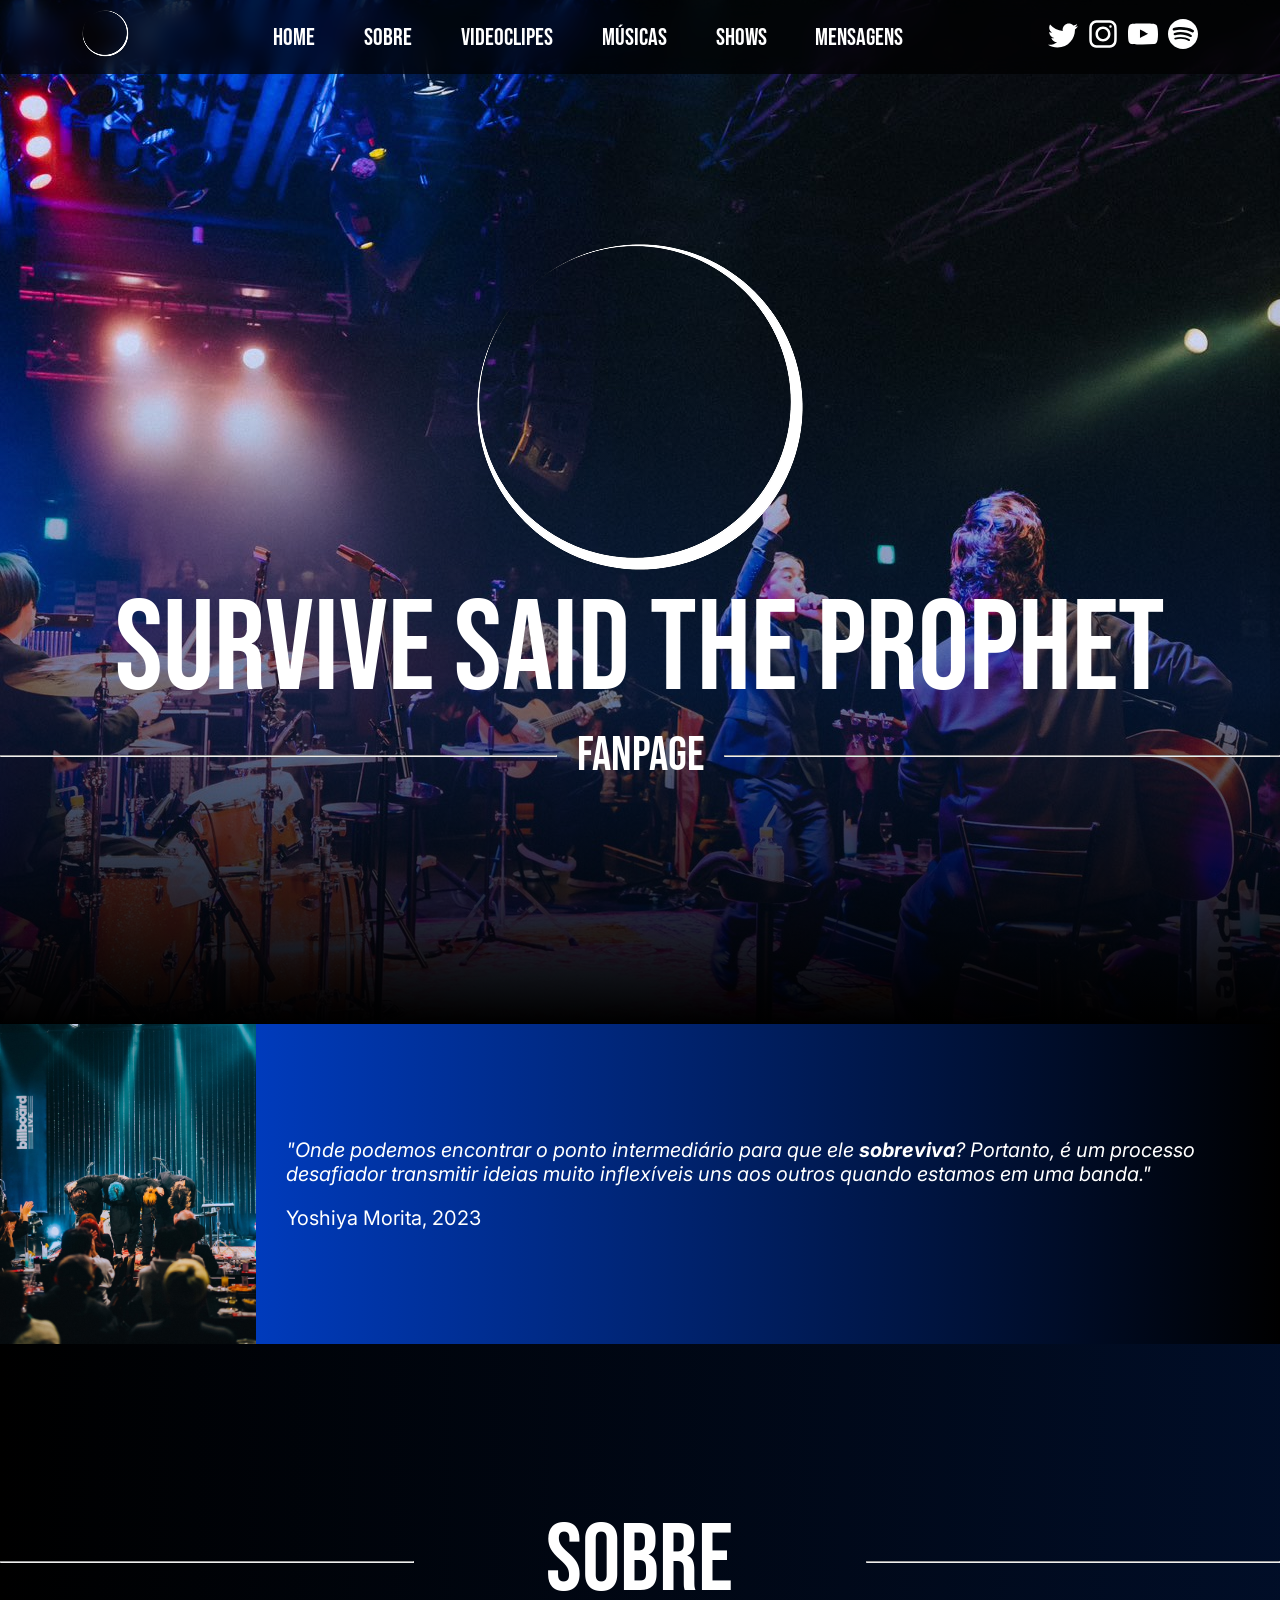
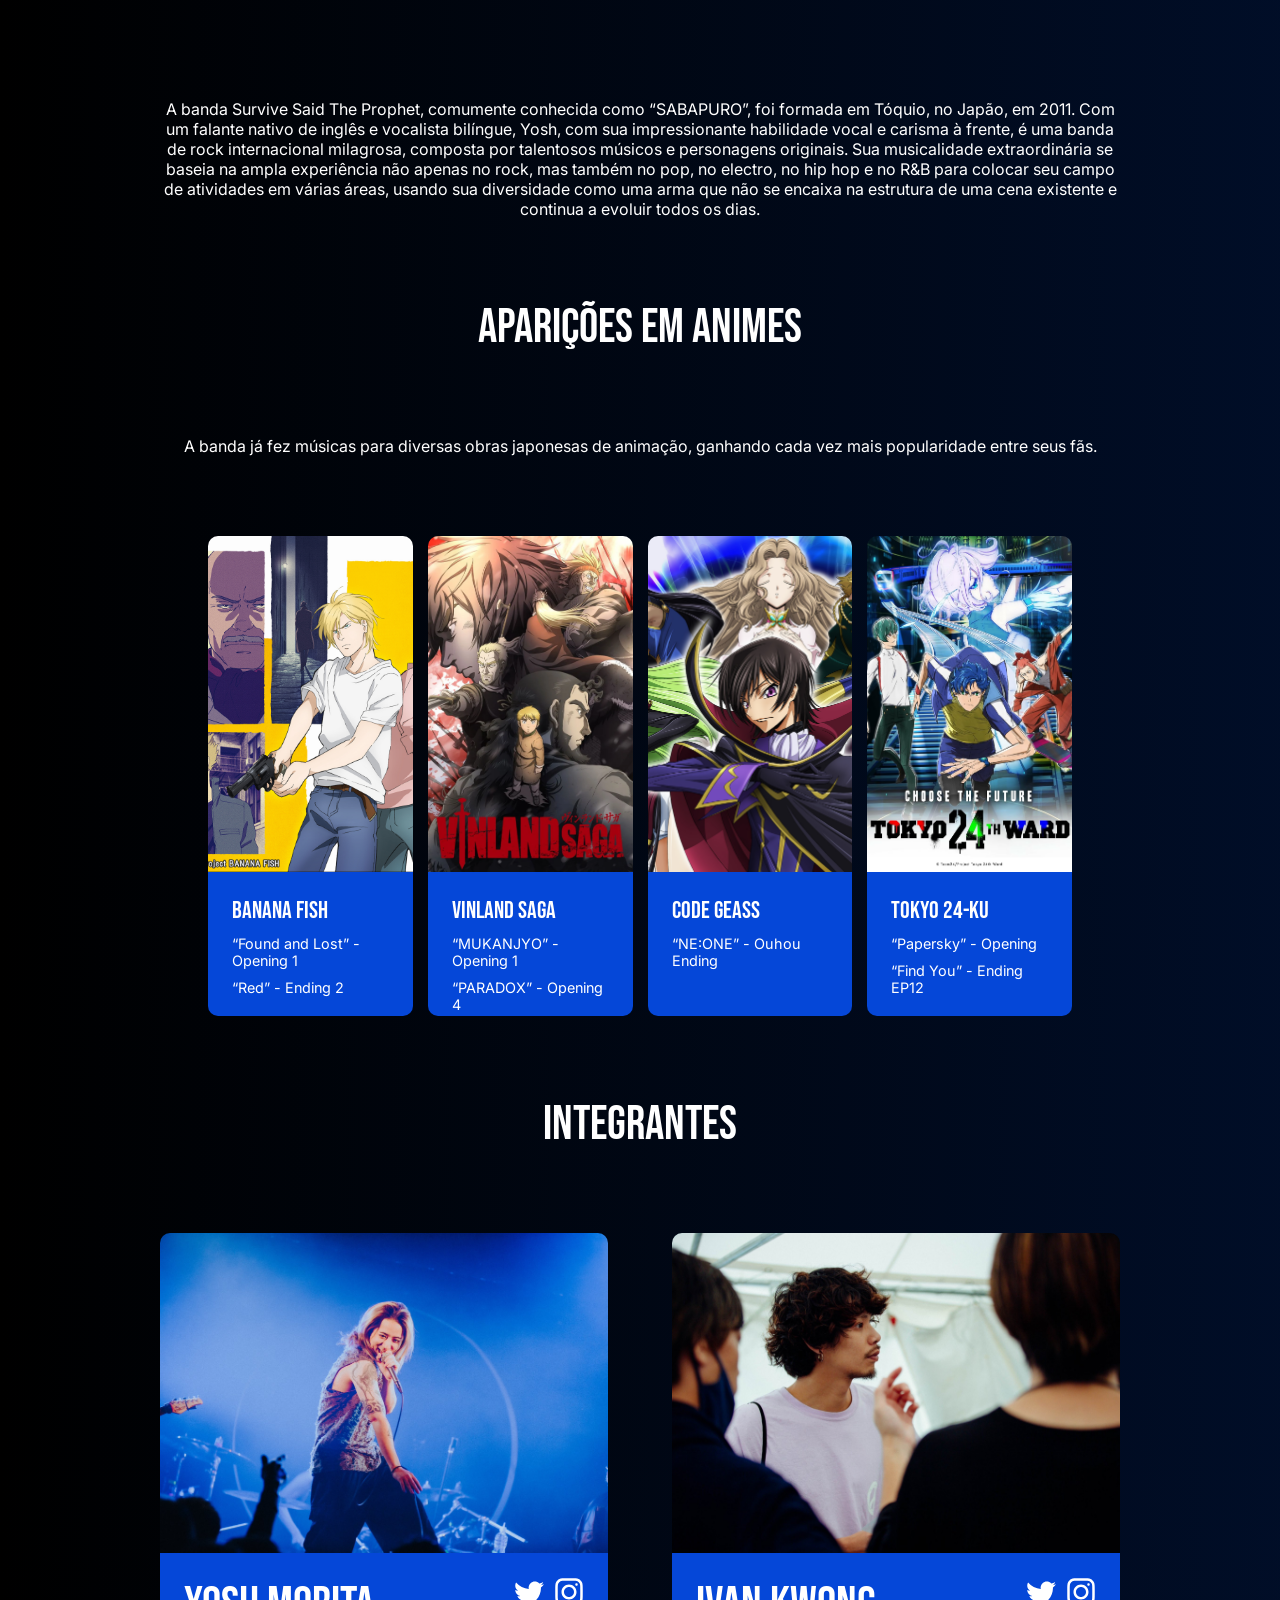
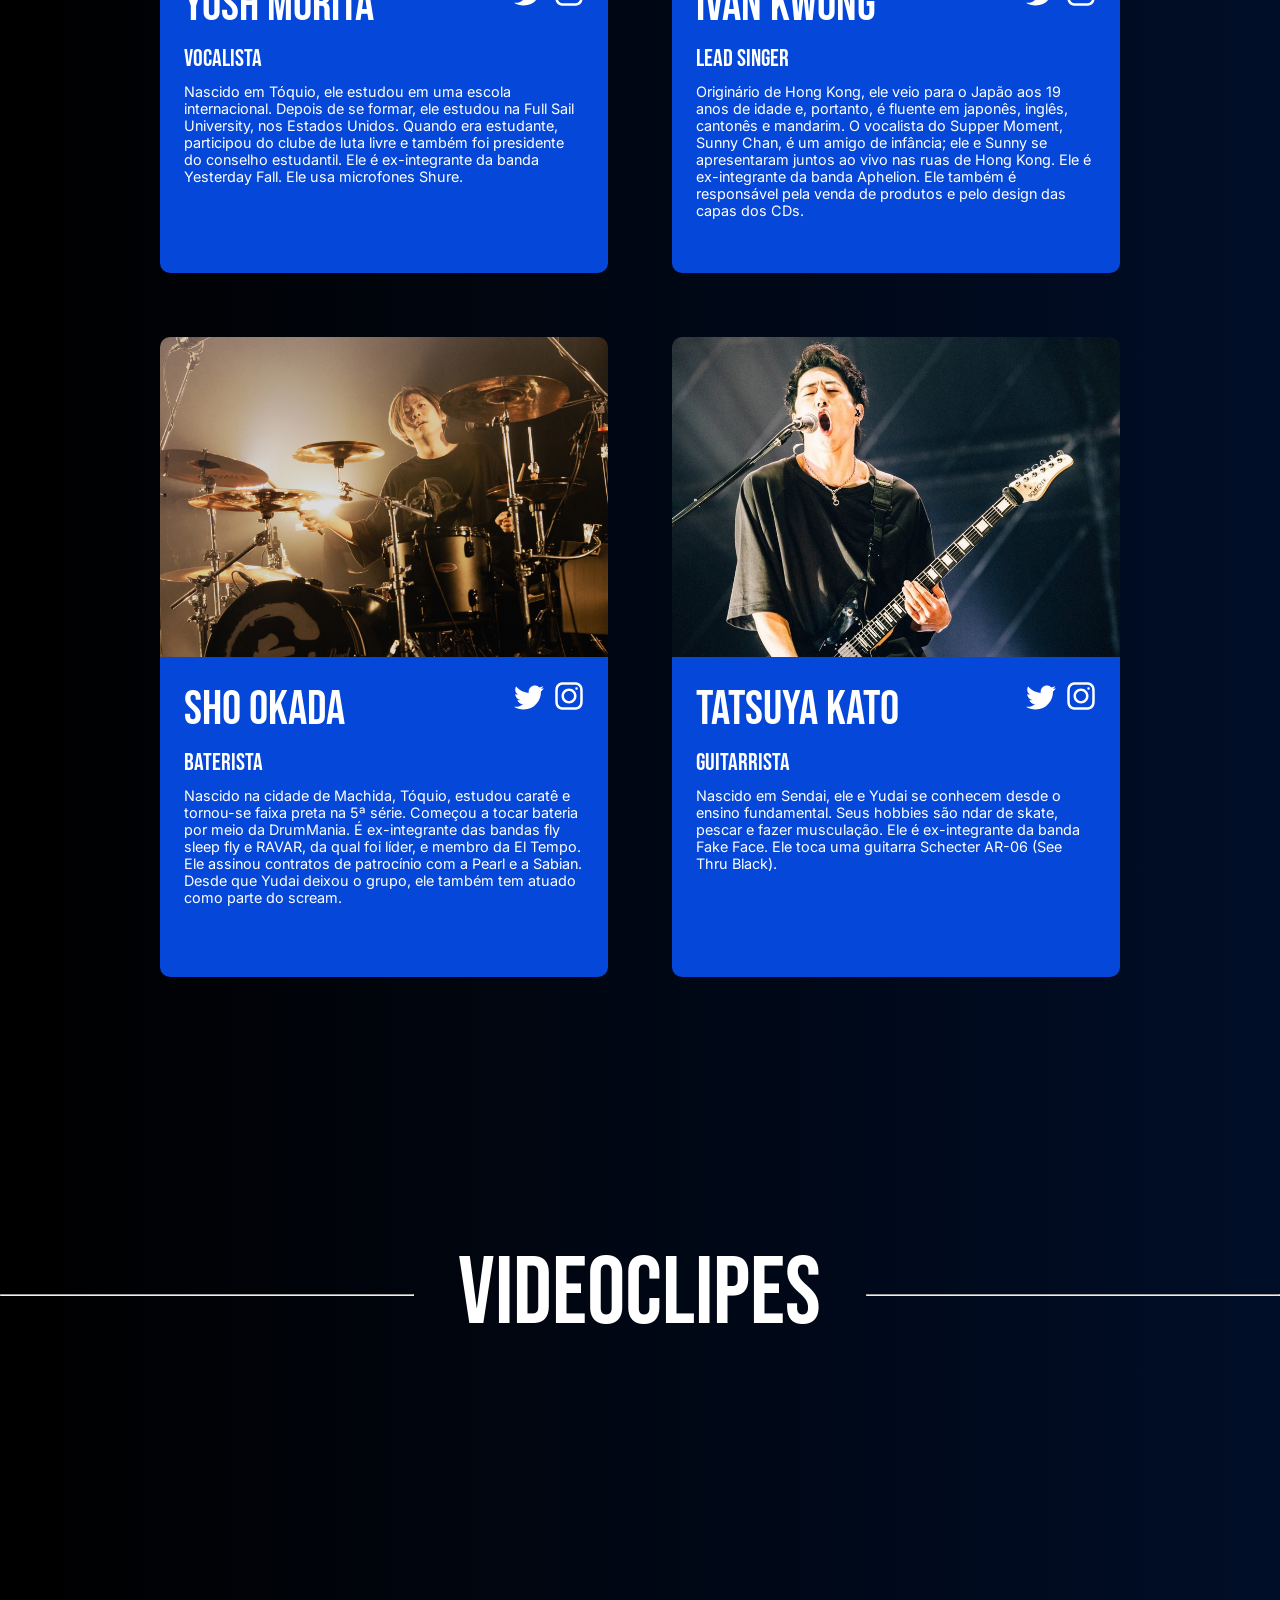
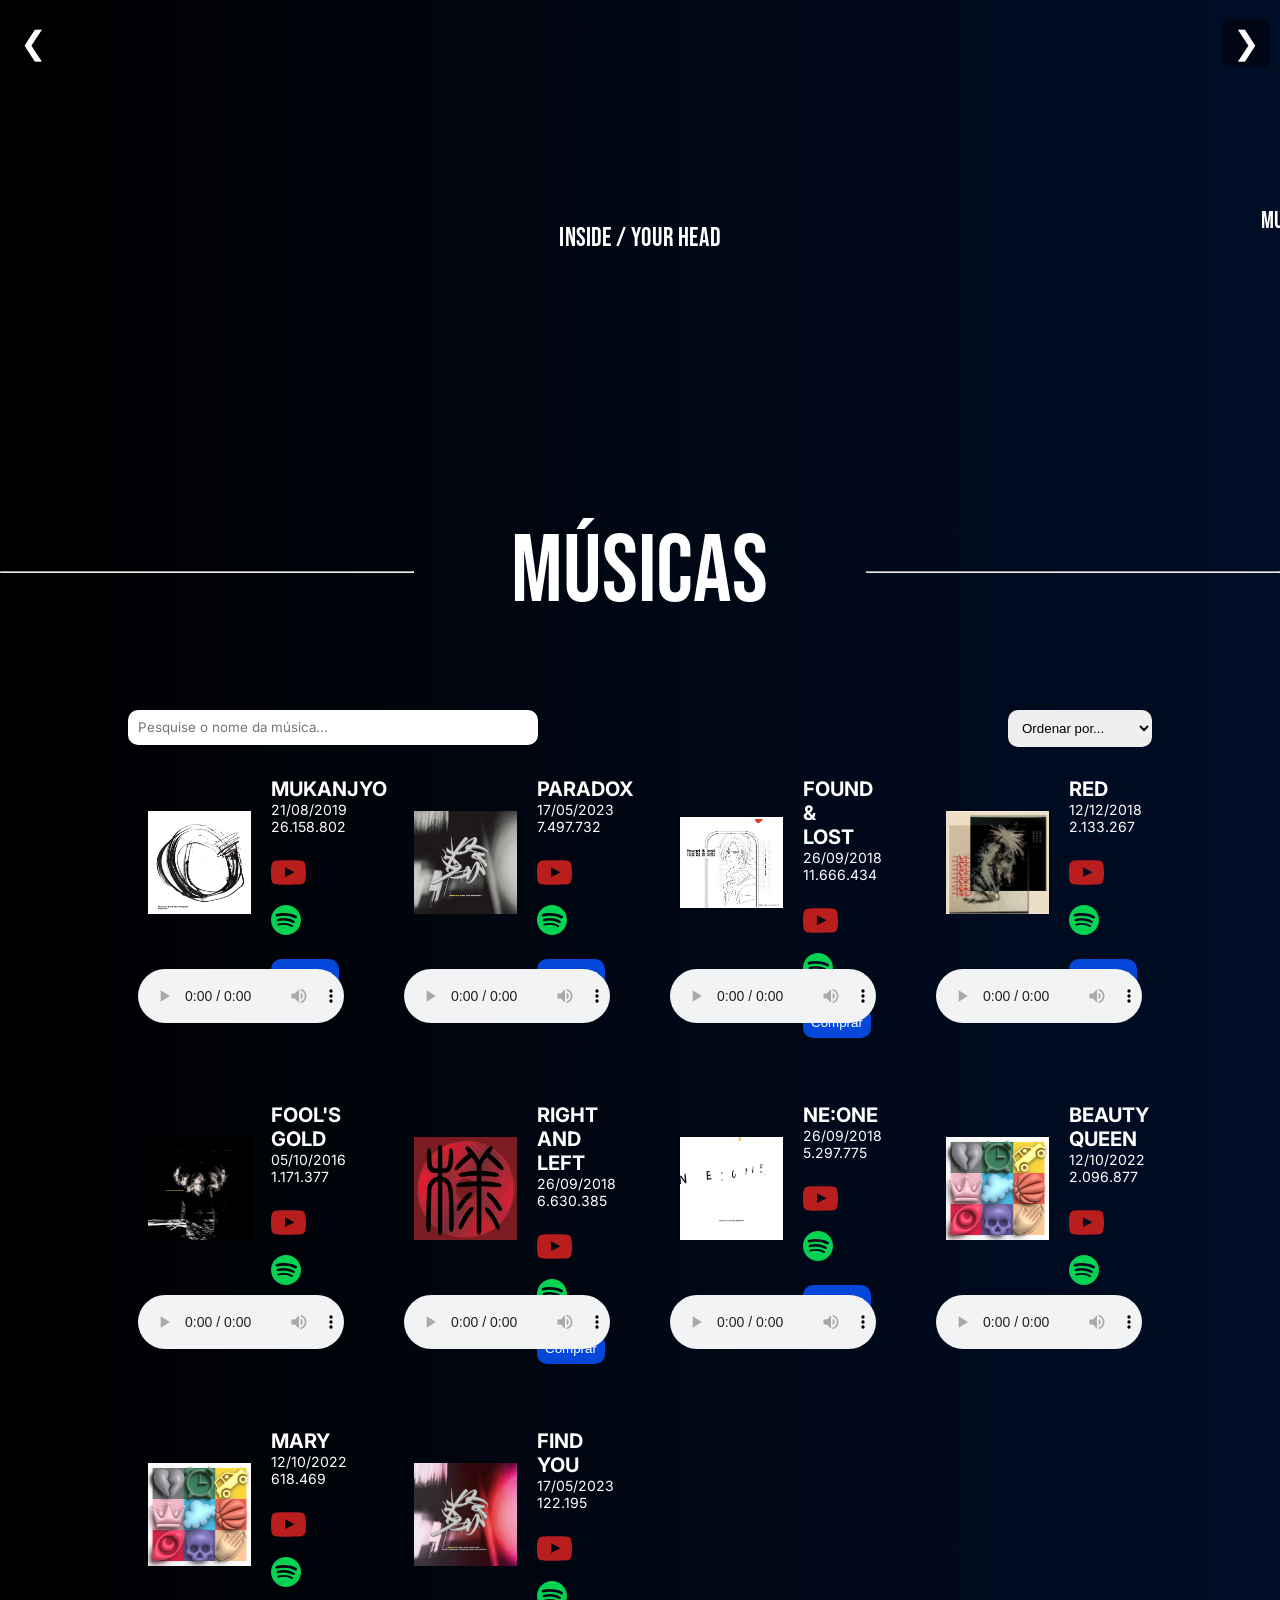
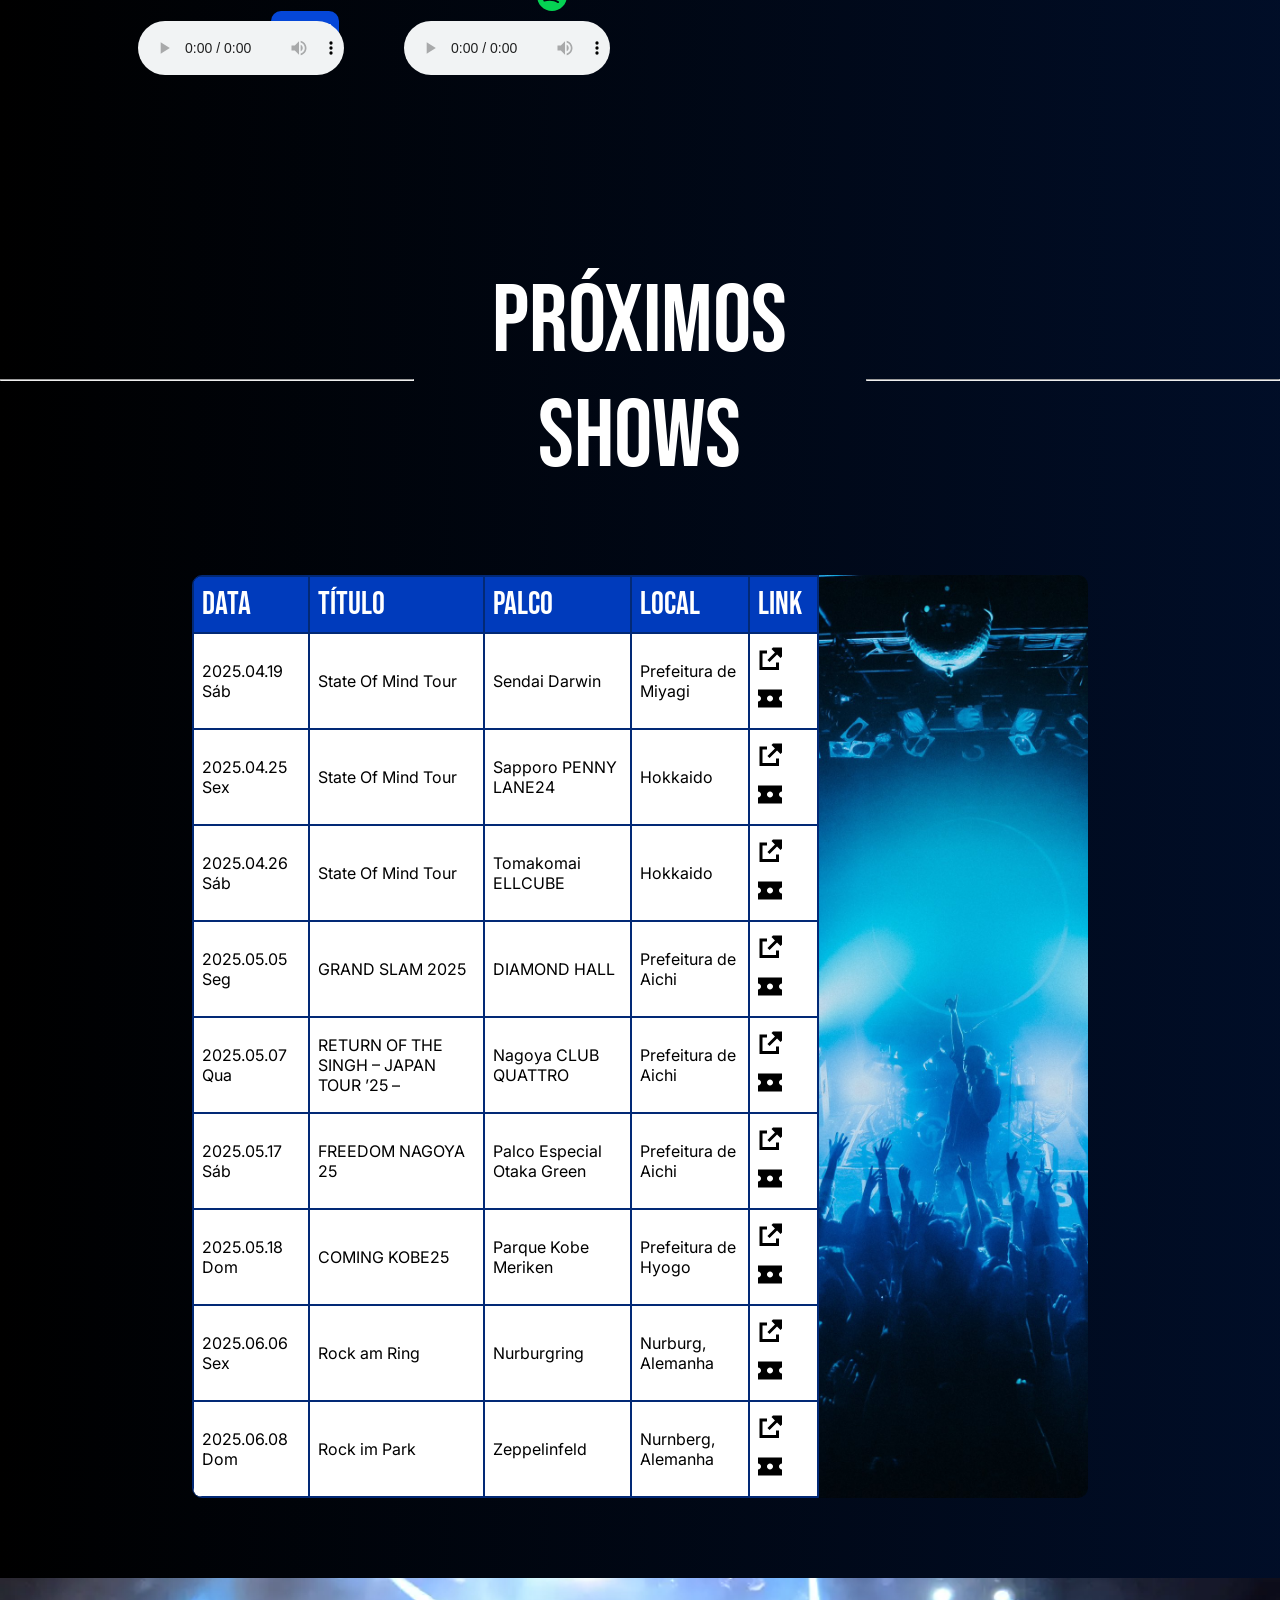
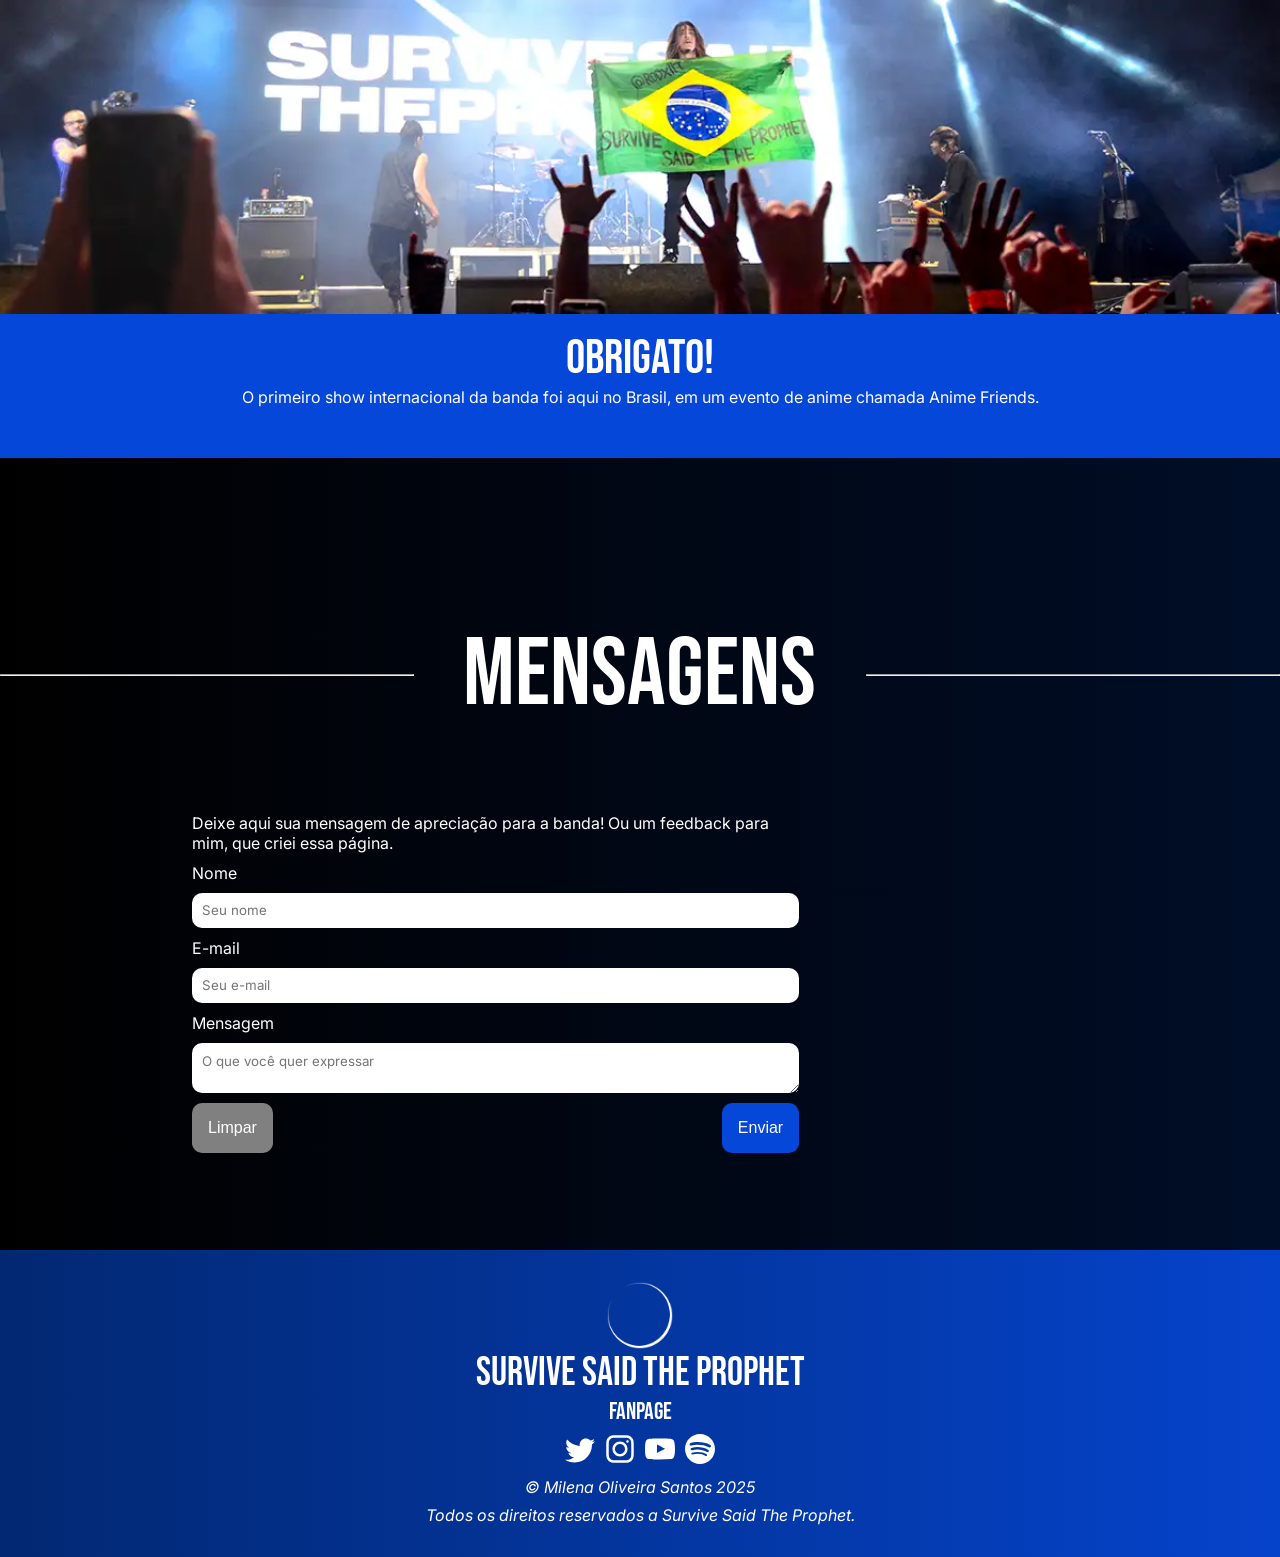
==== commit d8a2fe41: "Finalizado por enquanto." ====
--- a/index.html
+++ b/index.html
@@ -197,7 +197,7 @@
                         uma banda."</em>
                 </p>
                 <p class="fade-in">Yoshiya Morita, 2023</p>
-                <button type="button">Conexto da Frase?</button>
+                <!-- <button type="button">Conexto da Frase?</button> -->
             </div>
         </div>
 
@@ -240,34 +240,7 @@
                     </div>
                     <button class="seta dir">❯</button>
                 </div>
-                
-
-                <div class="videosmobile">
-                    <div class="frames">
-                        <iframe src="https://www.youtube.com/embed/CtsK3wrqm2A" frameborder="0"></iframe>
-                    </div>
-                    <div class="titulo">
-                        <hr>
-                        <h4>INSIDE / YOUR HEAD</h4>
-                        <hr>
-                    </div>
-                    <div class="frames">
-                        <iframe src="https://www.youtube.com/embed/5DjFpPSuGR0" frameborder="0"></iframe>
-                    </div>
-                    <div class="titulo">
-                        <hr>
-                        <h4>MUKANJYO</h4>
-                        <hr>
-                    </div>
-                    <div class="frames">
-                        <iframe src="https://www.youtube.com/embed/VrOOigt76K0" frameborder="0"></iframe>
-                    </div>
-                    <div class="titulo">
-                        <hr>
-                        <h4>FOUND & LOST</h4>
-                        <hr>
-                    </div>
-                </div>
+
                 <div id="musicas"></div>
             </section>
 
@@ -280,18 +253,16 @@
                 <div class="musicas">
                     <div class="filtros">
                         <div class="pesquisar">
-                            <input type="text">
-                            <button>Pesquisar</button>
+                            <input type="text" id="pesquisar" placeholder="Pesquise o nome da música...">
                         </div>
                         <div class="pesquisar">
                             <select id="ordena">
-                                <option value=""></option>
+                                <option value="">Ordenar por...</option>
                                 <option value="popular">Mais Populares</option>
                                 <option value="menospopular">Menos Populares</option>
                                 <option value="recente">Mais Recente</option>
                                 <option value="antigo">Mais Antigo</option>
                             </select>
-                            <button>Ordenar</button>
                         </div>
                     </div>
                     <div id="musicas-container">
@@ -327,7 +298,8 @@
                     <img src="imagens/brazil.webp" alt="Survive Said The Prophet se apresentando no Brasil">
                     <div>
                         <h3>OBRIGATO!</h3>
-                        <p>O primeiro show internacional da banda foi aqui no Brasil, em um evento de anime chamada Anime Friends.</p>
+                        <p>O primeiro show internacional da banda foi aqui no Brasil, em um evento de anime chamada
+                            Anime Friends.</p>
                     </div>
                 </div>
                 <div id="msg"></div>
--- a/estilos/css.css
+++ b/estilos/css.css
@@ -20,11 +20,17 @@
     z-index: 1;
 }
 
-h1, h2, h3, h4, h5 {
+h1,
+h2,
+h3,
+h4,
+h5 {
     font-weight: 400;
 }
 
-.titulo h1, .titulo h2, .titulo h4 {
+.titulo h1,
+.titulo h2,
+.titulo h4 {
     width: -webkit-fill-available;
 }
 
@@ -89,11 +95,15 @@
     gap: 10px;
 }
 
-nav li, nav a, .socialmedia svg {
+nav li,
+nav a,
+.socialmedia svg {
     transition: transform 0.5s;
 }
 
-nav a:hover, nav li:hover, .socialmedia svg:hover {
+nav a:hover,
+nav li:hover,
+.socialmedia svg:hover {
     color: var(--link);
     fill: var(--link);
     transform: scale(1.1);
@@ -177,9 +187,11 @@
     0% {
         background-position: 0% 0%;
     }
+
     50% {
         background-position: 100% 100%;
     }
+
     100% {
         background-position: 0% 0%;
     }
@@ -226,7 +238,8 @@
     transition: transform .2s;
 }
 
-.membroimg img:hover, .showsimg img:hover {
+.membroimg img:hover,
+.showsimg img:hover {
     transform: scale(1.1);
 }
 
@@ -267,66 +280,73 @@
 
 .videos {
     display: flex;
-    padding-top: 20px;
-    padding-bottom: 20px;
-    background-color: var(--fundo);
-    width: 100%;
+    align-items: center;
+    justify-content: center;
+    gap: 10px;
+    overflow: hidden;
+    width: 100%;
+    padding: 20px 0;
+    position: relative;
+    box-sizing: border-box;
+}
+
+.carrossel {
+    display: flex;
     gap: 20px;
-    align-items: center;
-    position: relative;
-    margin: 40px auto;
-    overflow: hidden;
-}
-
-.carrossel {
-  display: flex;
-  transition: transform 0.5s ease;
-  gap: 20px;
+    transition: transform 0.5s ease;
+    width: 100%;
+    box-sizing: border-box;
 }
 
 .item {
-    min-width: 300px;
-    flex-shrink: 0;
+    flex: 0 0 50%;
+    box-sizing: border-box;
+    padding: 0 10px;
+    max-width: 100%;
     text-align: center;
+}
+
+.item iframe {
+    width: 100%;
+    height: auto;
+    aspect-ratio: 16 / 9;
+    max-width: 100%;
+    border: none;
+    border-radius: 8px;
+}
+
+.seta {
+    position: absolute;
+    top: 50%;
+    transform: translateY(-50%);
+    background: rgba(0, 0, 0, 0.5);
     color: white;
-}
-
-.seta {
     border: none;
-    font-size: 24px;
+    font-size: 2rem;
+    padding: 5px 10px;
     cursor: pointer;
     z-index: 1;
-    border-radius: 50%;
-    height: fit-content;
+    border-radius: 5px;
+}
+
+
+.item.ativo {
+    opacity: 1;
+    transform: scale(1.1);
 }
 
 .seta.esq {
-  left: 10px;
+    left: 10px;
 }
 
 .seta.dir {
-  right: 10px;
-}
-
-.item iframe {
-    display: flex;
-    gap: 30px;
-    justify-content: space-between;
-    align-items: center;
-    width: 100%;
-    height: 180px;
-    border-radius: 8px;
+    right: 10px;
 }
 
 .musicacoluna {
     display: flex;
     width: 100%;
     justify-content: center;
-}
-
-.videos iframe {
-    width: 30%;
-    height: 100%;
 }
 
 .audios {
@@ -339,26 +359,39 @@
     padding: 0.5rem;
 }
 
-.grid a .fa-youtube-play, .albumbotoes .fa-youtube-play, .grid a .fa-spotify, .albumbotoes .fa-spotify, .fa-external-link-square, .fa-ticket {
+.grid a .fa-youtube-play,
+.albumbotoes .fa-youtube-play,
+.grid a .fa-spotify,
+.albumbotoes .fa-spotify,
+.fa-external-link-square,
+.fa-ticket {
     transition: transform 0.5s;
 }
 
 
-.grid a .fa-youtube-play:hover, .albumbotoes .fa-youtube-play:hover, .grid a .fa-spotify:hover, .albumbotoes .fa-spotify:hover, .fa-external-link-square:hover, .fa-ticket:hover {
+.grid a .fa-youtube-play:hover,
+.albumbotoes .fa-youtube-play:hover,
+.grid a .fa-spotify:hover,
+.albumbotoes .fa-spotify:hover,
+.fa-external-link-square:hover,
+.fa-ticket:hover {
     transform: scale(1.2);
 }
 
-.grid a .fa-youtube-play, .albumbotoes .fa-youtube-play {
+.grid a .fa-youtube-play,
+.albumbotoes .fa-youtube-play {
     fill: #B91E1E;
     height: 35px;
     width: 35px;
 }
 
-.grid a .fa-spotify, .albumbotoes .fa-spotify {
+.grid a .fa-spotify,
+.albumbotoes .fa-spotify {
     fill: #05D253;
 }
 
-.grid a .fa-spotify, .grid a .fa-youtube-play {
+.grid a .fa-spotify,
+.grid a .fa-youtube-play {
     font-size: 2.5rem;
 }
 
@@ -378,7 +411,8 @@
     width: 35%;
 }
 
-.album h3, .popular h3{
+.album h3,
+.popular h3 {
     width: 100%;
     text-align: left;
 }
@@ -462,7 +496,8 @@
     list-style-position: inside;
 }
 
-.shows, .msg {
+.shows,
+.msg {
     display: flex;
     justify-content: center;
     width: 70%;
@@ -515,7 +550,8 @@
     color: black;
 }
 
-.msgform, form {
+.msgform,
+form {
     display: flex;
     flex-direction: column;
     text-align: left;
@@ -524,7 +560,9 @@
     gap: 10px;
 }
 
-input, textarea, select {
+input,
+textarea,
+select {
     border: none;
     border-radius: 10px;
     padding: 10px;
@@ -554,7 +592,8 @@
     width: 100%;
 }
 
-input::placeholder, textarea::placeholder {
+input::placeholder,
+textarea::placeholder {
     font-family: 'Inter';
 }
 
@@ -599,11 +638,6 @@
 
 button:hover {
     background-color: #002C8E;
-    transform: scale(1.1);
-}
-
-.videosmobile {
-    display: none;
 }
 
 .celular {
@@ -706,18 +740,20 @@
     from {
         color: transparent;
     }
+
     to {
         color: white;
     }
 }
 
 ::backdrop {
-  background-color: rgba(0, 0, 0, 0.5);
+    background-color: rgba(0, 0, 0, 0.5);
 }
 
 dialog {
     align-self: center;
     justify-self: center;
+    margin: auto;
     display: none;
     flex-direction: column;
     justify-content: center;
@@ -766,18 +802,29 @@
     display: flex;
     gap: 15px;
     width: 80%;
+    flex-wrap: wrap;
+    align-items: center;
+    justify-content: center;
 }
 
 .animes .membroimg {
     height: 70%;
 }
 
+#videos,
+#musicas,
+#shows,
+#mensagem {
+    padding-top: 100px;
+}
+
 .animes .membrotxt {
     height: 30%;
 }
 
 .animes .membro {
     height: 30rem;
+    max-width: 20%;
 }
 
 #musicas-container {
@@ -805,6 +852,14 @@
     height: 100%;
 }
 
+.pesquisar:first-child {
+    width: 40%;
+}
+
+.pesquisar:first-child input {
+    width: 100%;
+}
+
 .brazil {
     display: flex;
     width: 100%;
@@ -827,144 +882,1246 @@
 }
 
 @media screen and (max-width: 768px) {
+    .animes .membro {
+        height: 30rem;
+        max-width: 90%;
+    }
+
     .grid {
         padding: 1em;
     }
+
     nav {
         font-size: 1.2rem;
     }
+
     nav ul {
         gap: 10px;
     }
+
     .cover h1 {
         font-size: 4rem;
     }
+
     .cover h2 {
         font-size: 2rem;
     }
-    .quotetxt p{
+
+    .quotetxt p {
         width: 100%;
         font-size: 1rem;
     }
+
     .quoteimg {
         width: 40%;
     }
+
     .titulo h1 {
         font-size: 3rem;
     }
-    .container p{
+
+    .container p {
         font-size: 0.8rem;
     }
+
     .membrolinha {
         flex-direction: column;
     }
+
     .membro {
         width: 80%;
         height: fit-content;
     }
+
     .membrotxt h1 {
         font-size: 3rem;
     }
+
     .membrotxt h2 {
         font-size: 2rem;
     }
+
+    .musicacoluna {
+        flex-direction: column;
+    }
+
+    .album {
+        width: 100%;
+        margin-bottom: 20px;
+        padding: 1em;
+    }
+
+    .album h1,
+    .popular h1 {
+        text-align: center;
+        font-size: 2.3rem;
+    }
+
+    .albumcard {
+        justify-content: center;
+    }
+
+    td {
+        font-size: 1.5rem;
+    }
+
+    table {
+        width: 90%;
+    }
+
+    td a * {
+        margin: 0;
+        padding: 0;
+        box-sizing: border-box;
+        scroll-behavior: smooth;
+        -ms-high-contrast: none !important;
+    }
+
+    :root {
+        --link: #11AEFC;
+        --fundo: #003BBC;
+        --borda: #022976;
+        --botao: #0547D8;
+    }
+
+    body {
+        font-family: 'Bebas Neue', 'Inter';
+        width: 100%;
+        align-items: center;
+        z-index: 1;
+    }
+
+    h1,
+    h2,
+    h3,
+    h4,
+    h5 {
+        font-weight: 400;
+    }
+
+    .titulo h1,
+    .titulo h2,
+    .titulo h4 {
+        width: -webkit-fill-available;
+    }
+
+    h1 {
+        font-size: 8rem;
+        text-align: center;
+    }
+
+    h2 {
+        font-size: 6rem;
+        text-align: center;
+    }
+
+    h3 {
+        font-size: 3rem;
+    }
+
+    h4 {
+        font-size: 1.5rem;
+    }
+
+    h5 {
+        font-size: 1.5rem;
+    }
+
+    h6 {
+        font-size: 1.25rem;
+        font-family: 'Inter';
+    }
+
+    nav {
+        background-color: rgba(0, 0, 0, 0.7);
+        justify-content: space-around;
+        display: flex;
+        color: white;
+        align-items: center;
+        font-size: 1.5rem;
+        position: fixed;
+        width: 100%;
+        padding: 10px;
+        backdrop-filter: blur(10px);
+        z-index: 1;
+    }
+
+    nav img {
+        transition: transform 1s;
+    }
+
+    nav img:hover {
+        transform: scale(1.2);
+    }
+
+    nav ul {
+        display: flex;
+        width: 50%;
+        list-style-type: none;
+        justify-content: space-between;
+    }
+
+    .socialmedia {
+        display: flex;
+        gap: 10px;
+    }
+
+    nav li,
+    nav a,
+    .socialmedia svg {
+        transition: transform 0.5s;
+    }
+
+    nav a:hover,
+    nav li:hover,
+    .socialmedia svg:hover {
+        color: var(--link);
+        fill: var(--link);
+        transform: scale(1.1);
+    }
+
+    a {
+        color: white;
+        text-decoration: none;
+    }
+
+    p {
+        font-family: 'Inter';
+    }
+
+    .cover {
+        background-image: linear-gradient(to bottom, rgba(0, 0, 0, 0), rgba(0, 0, 0, 0), rgba(02, 29, 76, 0.5), rgb(0, 0, 0)), url(../imagens/cover.jpeg);
+        background-position: center;
+        height: 1024px;
+        display: flex;
+        flex-direction: column;
+        align-items: center;
+        justify-content: center;
+        color: white;
+    }
+
+    .titulo {
+        display: flex;
+        width: 100%;
+        align-items: center;
+        gap: 20px;
+    }
+
+    .quotecard {
+        display: flex;
+        color: white;
+        align-items: stretch;
+        height: 20rem;
+    }
+
+    .quoteimg {
+        width: 20%;
+    }
+
+    .quoteimg img {
+        object-fit: cover;
+        width: 100%;
+        height: 100%;
+        display: block;
+    }
+
+    .quotetxt {
+        width: 80%;
+        background: linear-gradient(to right, var(--fundo), black);
+        padding: 30px;
+        display: flex;
+        flex-direction: column;
+        justify-content: center;
+        gap: 20px;
+    }
+
+    .quotetxt p {
+        font-size: 20px;
+        margin: 0;
+    }
+
+    hr {
+        display: inline-block;
+        width: 100%;
+    }
+
+    .container {
+        background-image: linear-gradient(90deg, black, var(--borda), var(--link));
+        background-size: 600% 100%;
+        color: white;
+        text-align: center;
+        padding: 80px 0;
+        animation: gradiente 8s ease infinite;
+    }
+
+    @keyframes gradiente {
+        0% {
+            background-position: 0% 0%;
+        }
+
+        50% {
+            background-position: 100% 100%;
+        }
+
+        100% {
+            background-position: 0% 0%;
+        }
+    }
+
+    .membros {
+        display: flex;
+        align-items: center;
+        justify-content: center;
+        gap: 4rem;
+        flex-wrap: wrap;
+    }
+
+    .membro {
+        width: 35%;
+        border-radius: 10px;
+        color: white;
+        align-items: stretch;
+        height: 40rem;
+        overflow: hidden;
+    }
+
+    .membrotitle {
+        display: flex;
+        justify-content: space-between;
+    }
+
+    .membrotitle div {
+        display: flex;
+        gap: 10px;
+    }
+
+    .membroimg {
+        height: 50%;
+        overflow: hidden;
+    }
+
+    .membroimg img {
+        flex-grow: 1;
+        object-fit: cover;
+        width: 100%;
+        height: 100%;
+        display: block;
+        transition: transform .2s;
+    }
+
+    .membroimg img:hover,
+    .showsimg img:hover {
+        transform: scale(1.1);
+    }
+
+    .membrotxt {
+        background-color: var(--botao);
+        height: 50%;
+        display: flex;
+        flex-direction: column;
+        align-items: left;
+        padding: 1.5rem;
+        text-align: left;
+        gap: 10px;
+    }
+
+    .membrotxt p {
+        width: 100% !important;
+        font-size: 0.9rem;
+    }
+
+    .membrotxt button {
+        width: 30%;
+        background-color: var(--borda);
+        align-self: end;
+        justify-self: flex-end;
+    }
+
+    section {
+        display: flex;
+        flex-direction: column;
+        align-items: center;
+        gap: 80px;
+        margin-top: 80px;
+    }
+
+    .container p {
+        width: 75%;
+    }
+
     .videos {
-        display: none;
-    }
-    .videosmobile {
-        display: flex;
-        flex-direction: column;
+        display: flex;
         padding-top: 20px;
         padding-bottom: 20px;
         background-color: var(--fundo);
         width: 100%;
         gap: 20px;
-    }
-    .videosmobile .frames {
+        align-items: center;
+        position: relative;
+        margin: 40px auto;
+        overflow: hidden;
+        height: 600px;
+    }
+
+    .carrossel {
+        display: flex;
+        transition: transform 0.5s ease;
+        gap: 20px;
+    }
+
+    .item {
+        flex: 0 0 60%;
+        max-width: 60%;
+        opacity: 0.6;
+        flex-shrink: 0;
+        transform: scale(1);
+        transition: all 0.3s ease;
+        text-align: center;
+        color: white;
+    }
+
+    .item.ativo {
+        opacity: 1;
+        transform: scale(1.1);
+    }
+
+    .seta {
+        border: none;
+        font-size: 24px;
+        cursor: pointer;
+        z-index: 1;
+        border-radius: 50%;
+        height: fit-content;
+    }
+
+    .seta.esq {
+        left: 10px;
+    }
+
+    .seta.dir {
+        right: 10px;
+    }
+
+    .item iframe {
+        display: flex;
+        gap: 30px;
+        justify-content: space-between;
+        align-items: center;
+        width: 100%;
+        height: 180px;
+        border-radius: 8px;
+        height: 100%;
+
+    }
+
+    .musicacoluna {
+        display: flex;
         width: 100%;
         justify-content: center;
     }
-    .videosmobile iframe {
-        width: 90%;
+
+    .audios {
+        display: flex;
+    }
+
+    td {
+        text-align: left;
+        vertical-align: middle;
+        padding: 0.5rem;
+    }
+
+    .grid a .fa-youtube-play,
+    .albumbotoes .fa-youtube-play,
+    .grid a .fa-spotify,
+    .albumbotoes .fa-spotify,
+    .fa-external-link-square,
+    .fa-ticket {
+        transition: transform 0.5s;
+    }
+
+
+    .grid a .fa-youtube-play:hover,
+    .albumbotoes .fa-youtube-play:hover,
+    .grid a .fa-spotify:hover,
+    .albumbotoes .fa-spotify:hover,
+    .fa-external-link-square:hover,
+    .fa-ticket:hover {
+        transform: scale(1.2);
+    }
+
+    .grid a .fa-youtube-play,
+    .albumbotoes .fa-youtube-play {
+        fill: #B91E1E;
+        height: 35px;
+        width: 35px;
+    }
+
+    .grid a .fa-spotify,
+    .albumbotoes .fa-spotify {
+        fill: #05D253;
+    }
+
+    .grid a .fa-spotify,
+    .grid a .fa-youtube-play {
+        font-size: 2.5rem;
+    }
+
+    .audiomusica {
+        display: flex;
+        align-items: center;
         height: 100%;
     }
-    .videosmobile h1 {
+
+    .controles {
+        display: flex;
+        flex-direction: column;
+        gap: 5px;
+    }
+
+    .album {
+        width: 35%;
+    }
+
+    .album h3,
+    .popular h3 {
+        width: 100%;
+        text-align: left;
+    }
+
+    .albumcards {
+        display: flex;
+        flex-direction: column;
+        justify-content: space-between;
+        height: auto;
+    }
+
+    .albumcard {
+        display: flex;
+        flex-direction: column;
+        margin: 10px;
+    }
+
+    .albumcontent {
+        width: 100%;
+        display: flex;
+        height: 12rem;
+        margin: 10px;
+    }
+
+    .albumcard audio {
+        width: 100%;
+    }
+
+    .albumimg img {
+        flex-grow: 1;
+        object-fit: contain;
+        width: 100%;
+        height: 100%;
+        display: block;
+    }
+
+    .albuminfo {
+        display: flex;
+        flex-direction: column;
+        width: 50%;
+    }
+
+    .albumimg {
+        width: 50%;
+    }
+
+    .albumbotoes {
+        display: flex;
         font-size: 2rem;
-    }
-    .musicacoluna {
+        padding: 10px 20px;
+        gap: 5px;
+        flex-wrap: wrap;
+    }
+
+    button {
+        border-radius: 10px;
+        background-color: var(--botao);
+        color: white;
+        border: none;
+        padding: 0.5rem;
+    }
+
+    .albumtxt img {
+        font-size: 12px;
+        font-family: 'Inter';
+    }
+
+    .albumtxt {
+        text-align: left;
+        padding: 10px 20px;
+    }
+
+    .albumtxt p {
+        font-size: 14px;
+        gap: 10px;
+    }
+
+    .albumtxt ol {
+        padding-left: 0;
+        margin-left: 0;
+        list-style-position: inside;
+    }
+
+    .shows,
+    .msg {
+        display: flex;
+        justify-content: center;
+        width: 70%;
+        height: 100%;
+    }
+
+    .showsimg {
+        width: 30%;
+        overflow: hidden;
+    }
+
+    .showsimg img {
+        width: 100%;
+        height: 100%;
+        border-top-right-radius: 10px;
+        border-bottom-right-radius: 10px;
+        object-fit: cover;
+        transition: transform 0.5s;
+    }
+
+    .showstabela {
+        width: 70%;
+        text-align: left;
+    }
+
+    .showstabela table {
+        border-spacing: 0;
+        border: 1px solid var(--borda);
+        border-top-left-radius: 10px;
+        border-bottom-left-radius: 10px;
+        overflow: hidden;
+        width: 100%;
+        height: 100%;
+    }
+
+    .showstabela th {
+        font-size: 2rem;
+        font-weight: 400;
+        padding: 0.5rem;
+        background-color: var(--fundo);
+        border: 1px solid var(--borda);
+    }
+
+    .showstabela td {
+        font-family: 'Inter';
+        font-size: 1rem;
+        font-weight: 400;
+        border: 1px solid var(--borda);
+        background-color: white;
+        color: black;
+    }
+
+    .msgform,
+    form {
+        display: flex;
         flex-direction: column;
-    }
-    .album {
-        width: 100%;
-        margin-bottom: 20px;
+        text-align: left;
+        font-family: 'Inter';
+        height: 100%;
+        gap: 10px;
+    }
+
+    input,
+    textarea,
+    select {
+        border: none;
+        border-radius: 10px;
+        padding: 10px;
+    }
+
+    form button {
+        width: fit-content;
+        align-self: flex-end;
+        justify-content: flex-end;
+        padding: 1rem;
+        font-size: 16px;
+    }
+
+    .msg {
+        gap: 20px;
+    }
+
+    .msgform {
+        width: 70%;
+    }
+
+    .msgembed {
+        width: 30%;
+    }
+
+    .msgform p {
+        width: 100%;
+    }
+
+    input::placeholder,
+    textarea::placeholder {
+        font-family: 'Inter';
+    }
+
+    footer {
+        background-image: linear-gradient(to right, #022872, #0543CB);
+        color: white;
+        display: flex;
+        flex-direction: column;
+        align-items: center;
+        padding: 2rem;
+        gap: 0.5rem;
+    }
+
+    .footerlogo {
+        display: flex;
+        flex-direction: column;
+        align-items: center;
+    }
+
+    .footerlogo img {
+        width: 20%;
+    }
+
+    footer p {
+        font-size: 1rem;
+        text-align: center;
+    }
+
+    footer h3 {
+        font-size: 2.5rem;
+    }
+
+    td a {
+        color: black;
+        font-size: 2rem;
+        text-align: center;
+    }
+
+    button {
+        transition: transform 0.5s;
+    }
+
+    .celular {
+        display: none;
+    }
+
+    .sidebar {
+        position: fixed;
+        top: 0;
+        right: 0;
+        height: 100vh;
+        z-index: 999;
+        width: 70%;
+        background-color: rgba(0, 0, 0, 0.8);
+        backdrop-filter: blur(10px);
+        box-shadow: -10px 10px rgba(0, 0, 0, 0.1);
+        flex-direction: column;
+        align-items: flex-start;
+        justify-content: flex-start;
+        transition: transform 0.5s;
+        transform: translateX(100%);
+    }
+
+    .sidebar li:first-child {
+        text-align: end;
+    }
+
+    .sidebar li {
+        width: 100%;
+        text-align: left;
+        padding: 7px 30px;
+    }
+
+    .grid {
+        display: grid;
+        grid-template-columns: 2.8fr 4fr 1fr 1fr;
+        grid-template-rows: repeat(10 1fr);
+        width: 100%;
+        justify-content: center;
+        align-items: center;
+        gap: 0.5em;
+    }
+
+    .grid p {
+        font-size: 1.5rem;
+        text-align: left;
+        vertical-align: middle;
+        color: white;
+        padding: 0.2em;
+        font-family: 'Bebas Neue';
+        text-align: left;
+        width: 100%;
+    }
+
+    /* .fade-in {
+        opacity: 0;
+        transition: opacity 250ms ease-in;
+        transform: translateY(100px);
+        transition: transform 1s;
+    }
+    
+    .fade-in.appear {
+        opacity: 1;
+        transform: translateY(0);
+        transform: translateX(0);
+        animation: fade 1s;
+    }
+    
+    .fade-comeco {
+        opacity: 0;
+        transition: opacity 250ms ease-in;
+        transform: translateY(100px);
+        transition: transform 1s;
+    }
+    
+    .fade-comeco.appear {
+        opacity: 1;
+        transform: translateY(0);
+        transform: translateX(0);
+        animation: fade 1s;
+    }
+    
+    .fade-in.disappear {
+        opacity: 0;
+        transform: translateY(100px);
+        animation: fade 1s;
+    } */
+
+    .msgform div {
+        width: 100%;
+        display: flex;
+        justify-content: space-between;
+    }
+
+    .msgform div button:first-child {
+        background-color: gray;
+    }
+
+    @keyframes fade {
+        from {
+            color: transparent;
+        }
+
+        to {
+            color: white;
+        }
+    }
+
+    ::backdrop {
+        background-color: rgba(0, 0, 0, 0.5);
+    }
+
+    dialog {
+        align-self: center;
+        justify-self: center;
+        margin: auto;
+        display: none;
+        flex-direction: column;
+        justify-content: center;
+        align-items: center;
+        border: none;
+        border-radius: 10px;
         padding: 1em;
-    }
-    .album h1, .popular h1 {
-        text-align: center;
-        font-size: 2.3rem;
-    }
-    .albumcard {
-        justify-content: center;
-    }
-    td {
-        font-size: 1.5rem;
-    }
-    table {
-        width: 90%;
-    }
-    td a {
+        gap: 1em;
+        z-index: 99;
+        background-color: var(--fundo);
+        color: white;
+    }
+
+    dialog button {
+        border: none;
+        border-radius: inherit;
+        padding: 0.8em;
+        color: inherit;
+        background-color: var(--link);
+    }
+
+    .icon {
+        width: 30px;
+        height: 30px;
+        fill: white;
+    }
+
+    td a .icon {
+        fill: black;
+        transition: transform 0.5s;
+    }
+
+    td a .icon:hover {
+        transform: scale(1.2);
+    }
+
+    .spotify {
+        border-radius: 12px;
+    }
+
+    .quotetxt button {
+        width: 20%;
+    }
+
+    .animes {
+        display: flex;
+        gap: 15px;
+        width: 80%;
+    }
+
+    .animes .membroimg {
+        height: 70%;
+    }
+
+    .animes .membrotxt {
+        height: 30%;
+    }
+
+    .animes .membro {
+        height: 30rem;
+    }
+
+    #musicas-container {
+        display: grid;
+        grid-template-columns: repeat(4, 1fr);
+        grid-template-rows: repeat(3, 1fr);
+        gap: 40px;
+        width: 100%;
+    }
+
+    .musicas {
+        display: flex;
+        flex-direction: column;
+        align-items: center;
+        width: 80%;
+    }
+
+    .filtros {
+        display: flex;
+        justify-content: space-between;
+        width: 100%;
+    }
+
+    .pesquisar button {
+        height: 100%;
+    }
+
+    .pesquisar:first-child {
+        width: 40%;
+    }
+
+    .pesquisar:first-child input {
+        width: 100%;
+    }
+
+    .brazil {
+        display: flex;
+        width: 100%;
+        flex-direction: column;
+        height: 30em;
+    }
+
+    .brazil img {
+        height: 70%;
+        object-fit: cover;
+    }
+
+    .brazil div {
+        height: 30%;
+        background-color: var(--botao);
+        padding: 1em;
+        display: flex;
+        flex-direction: column;
+        align-items: center;
+    }
+
+    @media screen and (max-width: 768px) {
+        .grid {
+            padding: 1em;
+        }
+
+        nav {
+            font-size: 1.2rem;
+        }
+
+        nav ul {
+            gap: 10px;
+        }
+
+        .cover h1 {
+            font-size: 4rem;
+        }
+
+        .cover h2 {
+            font-size: 2rem;
+        }
+
+        .quotetxt p {
+            width: 100%;
+            font-size: 1rem;
+        }
+
+        .quoteimg {
+            width: 40%;
+        }
+
+        .titulo h1 {
+            font-size: 3rem;
+        }
+
+        .container p {
+            font-size: 0.8rem;
+        }
+
+        .membrolinha {
+            flex-direction: column;
+        }
+
+        .membro {
+            width: 80%;
+            height: fit-content;
+        }
+
+        .membrotxt h1 {
+            font-size: 3rem;
+        }
+
+        .membrotxt h2 {
+            font-size: 2rem;
+        }
+
+        .musicacoluna {
+            flex-direction: column;
+        }
+
+        .album {
+            width: 100%;
+            margin-bottom: 20px;
+            padding: 1em;
+        }
+
+        .album h1,
+        .popular h1 {
+            text-align: center;
+            font-size: 2.3rem;
+        }
+
+        .albumcard {
+            justify-content: center;
+        }
+
+        td {
+            font-size: 1.5rem;
+        }
+
+        table {
+            width: 90%;
+        }
+
+        td a {
+            font-size: 1rem;
+        }
+
+        .popular {
+            display: flex;
+            flex-direction: column;
+            align-items: center;
+            justify-content: center;
+        }
+
+        .shows {
+            flex-direction: column;
+            height: 70rem;
+            width: 90%;
+        }
+
+        .showstabela,
+        .showsimg {
+            width: 100%;
+        }
+
+        .showstabela table {
+            border-top-right-radius: 10px;
+            border-bottom-left-radius: 0;
+        }
+
+        .showstabela {
+            overflow: auto;
+        }
+
+        .showsimg {
+            height: 20%;
+            overflow: hidden;
+            border-top-right-radius: 0;
+            border-bottom-left-radius: 10px;
+            border-bottom-right-radius: 10px;
+        }
+
+        .showsimg img {
+            height: 100%;
+            border-top-right-radius: 0;
+        }
+
+        .showstabela td {
+            font-size: 0.8rem;
+        }
+
+        .showstabela th {
+            font-size: 1.5rem;
+        }
+
+        .msg {
+            flex-direction: column;
+        }
+
+        .msgform,
+        .msgembed {
+            width: 100%;
+        }
+
+        .celular {
+            display: flex;
+        }
+
+        .computador {
+            display: none;
+        }
+
+        nav {
+            justify-content: space-between;
+            padding: 10px;
+        }
+
+        .grid p {
+            font-size: 1.5rem;
+        }
+
+        .grid a .fa-spotify,
+        .grid a .fa-youtube-play {
+            font-size: 1.8rem;
+        }
+
+        .audiomusica {
+            display: flex;
+            align-items: center;
+        }
+
+        .audiomusica audio {
+            height: 40px;
+            width: 100%;
+        }
+
+        .popular h3,
+        .album h3 {
+            text-align: center;
+            font-size: 2.5rem;
+        }
+
+        h2 {
+            font-size: 3rem;
+        }
+
+        h3 {
+            font-size: 2.5rem;
+        }
+
+        footer h3 {
+            font-size: 2.3rem;
+        }
+
+        .albumimg {
+            width: 30%;
+        }
+
+        .cover img {
+            width: 60%;
+            margin-bottom: 2em;
+        }
+
+        section {
+            margin-top: 0;
+        }
+    }
+
+    @media screen and (max-width: 630px) {
+        nav ul {
+            display: flex;
+            flex-direction: column;
+            text-align: center;
+        }
+    }
+
+    h3 {
         font-size: 1rem;
     }
+
     .popular {
         display: flex;
         flex-direction: column;
         align-items: center;
         justify-content: center;
     }
+
     .shows {
         flex-direction: column;
         height: 70rem;
         width: 90%;
     }
-    .showstabela, .showsimg {
-        width: 100%;
-    }
-    .showstabela table{
+
+    .showstabela,
+    .showsimg {
+        width: 100%;
+    }
+
+    .showstabela table {
         border-top-right-radius: 10px;
         border-bottom-left-radius: 0;
     }
+
     .showstabela {
         overflow: auto;
     }
-    .showsimg{
+
+    .showsimg {
         height: 20%;
         overflow: hidden;
         border-top-right-radius: 0;
         border-bottom-left-radius: 10px;
         border-bottom-right-radius: 10px;
     }
-    .showsimg img{
+
+    .showsimg img {
         height: 100%;
         border-top-right-radius: 0;
     }
+
     .showstabela td {
         font-size: 0.8rem;
     }
+
     .showstabela th {
         font-size: 1.5rem;
     }
+
     .msg {
         flex-direction: column;
     }
-    .msgform, .msgembed {
-        width: 100%;
-    }
+
+    .msgform,
+    .msgembed {
+        width: 100%;
+    }
+
     .celular {
         display: flex;
     }
+
     .computador {
         display: none;
     }
+
     nav {
         justify-content: space-between;
         padding: 10px;
@@ -974,7 +2131,8 @@
         font-size: 1.5rem;
     }
 
-    .grid a .fa-spotify, .grid a .fa-youtube-play {
+    .grid a .fa-spotify,
+    .grid a .fa-youtube-play {
         font-size: 1.8rem;
     }
 
@@ -982,11 +2140,14 @@
         display: flex;
         align-items: center;
     }
+
     .audiomusica audio {
         height: 40px;
         width: 100%;
     }
-    .popular h3, .album h3 {
+
+    .popular h3,
+    .album h3 {
         text-align: center;
         font-size: 2.5rem;
     }
@@ -996,15 +2157,17 @@
     }
 
     h3 {
-        text-align: center;
         font-size: 2.5rem;
     }
+
     footer h3 {
         font-size: 2.3rem;
     }
+
     .albumimg {
         width: 30%;
     }
+
     .cover img {
         width: 60%;
         margin-bottom: 2em;
@@ -1021,4 +2184,74 @@
         flex-direction: column;
         text-align: center;
     }
-}
+
+    .item {
+        flex: 0 0 100%;
+        max-width: 100%;
+    }
+}
+
+@media screen and (max-width: 768px) {
+    .videos {
+        height: auto;
+        padding: 1em;
+    }
+
+    .carrossel {
+        gap: 10px;
+    }
+
+    .item {
+        flex: 0 0 90%;
+        max-width: 90%;
+        height: auto;
+        transform: scale(1);
+    }
+
+    .item iframe {
+        height: 200px;
+    }
+
+    #musicas-container {
+        grid-template-columns: repeat(2, 1fr);
+        grid-template-rows: none;
+        gap: 20px;
+    }
+
+    .filtros {
+        flex-direction: column;
+        gap: 10px;
+    }
+
+    .pesquisar:first-child {
+        width: 100%;
+    }
+
+    .seta {
+        font-size: 2rem;
+    }
+}
+
+
+@media screen and (max-width: 500px) {
+
+    .item iframe {
+        height: 180px;
+    }
+
+    #musicas-container {
+        grid-template-columns: 1fr;
+    }
+
+    .item {
+        flex: 0 0 90%;
+        max-width: 90%;
+    }
+}
+
+@media (max-width: 480px) {
+    .seta {
+        font-size: 1.5rem;
+        padding: 4px 8px;
+    }
+}
